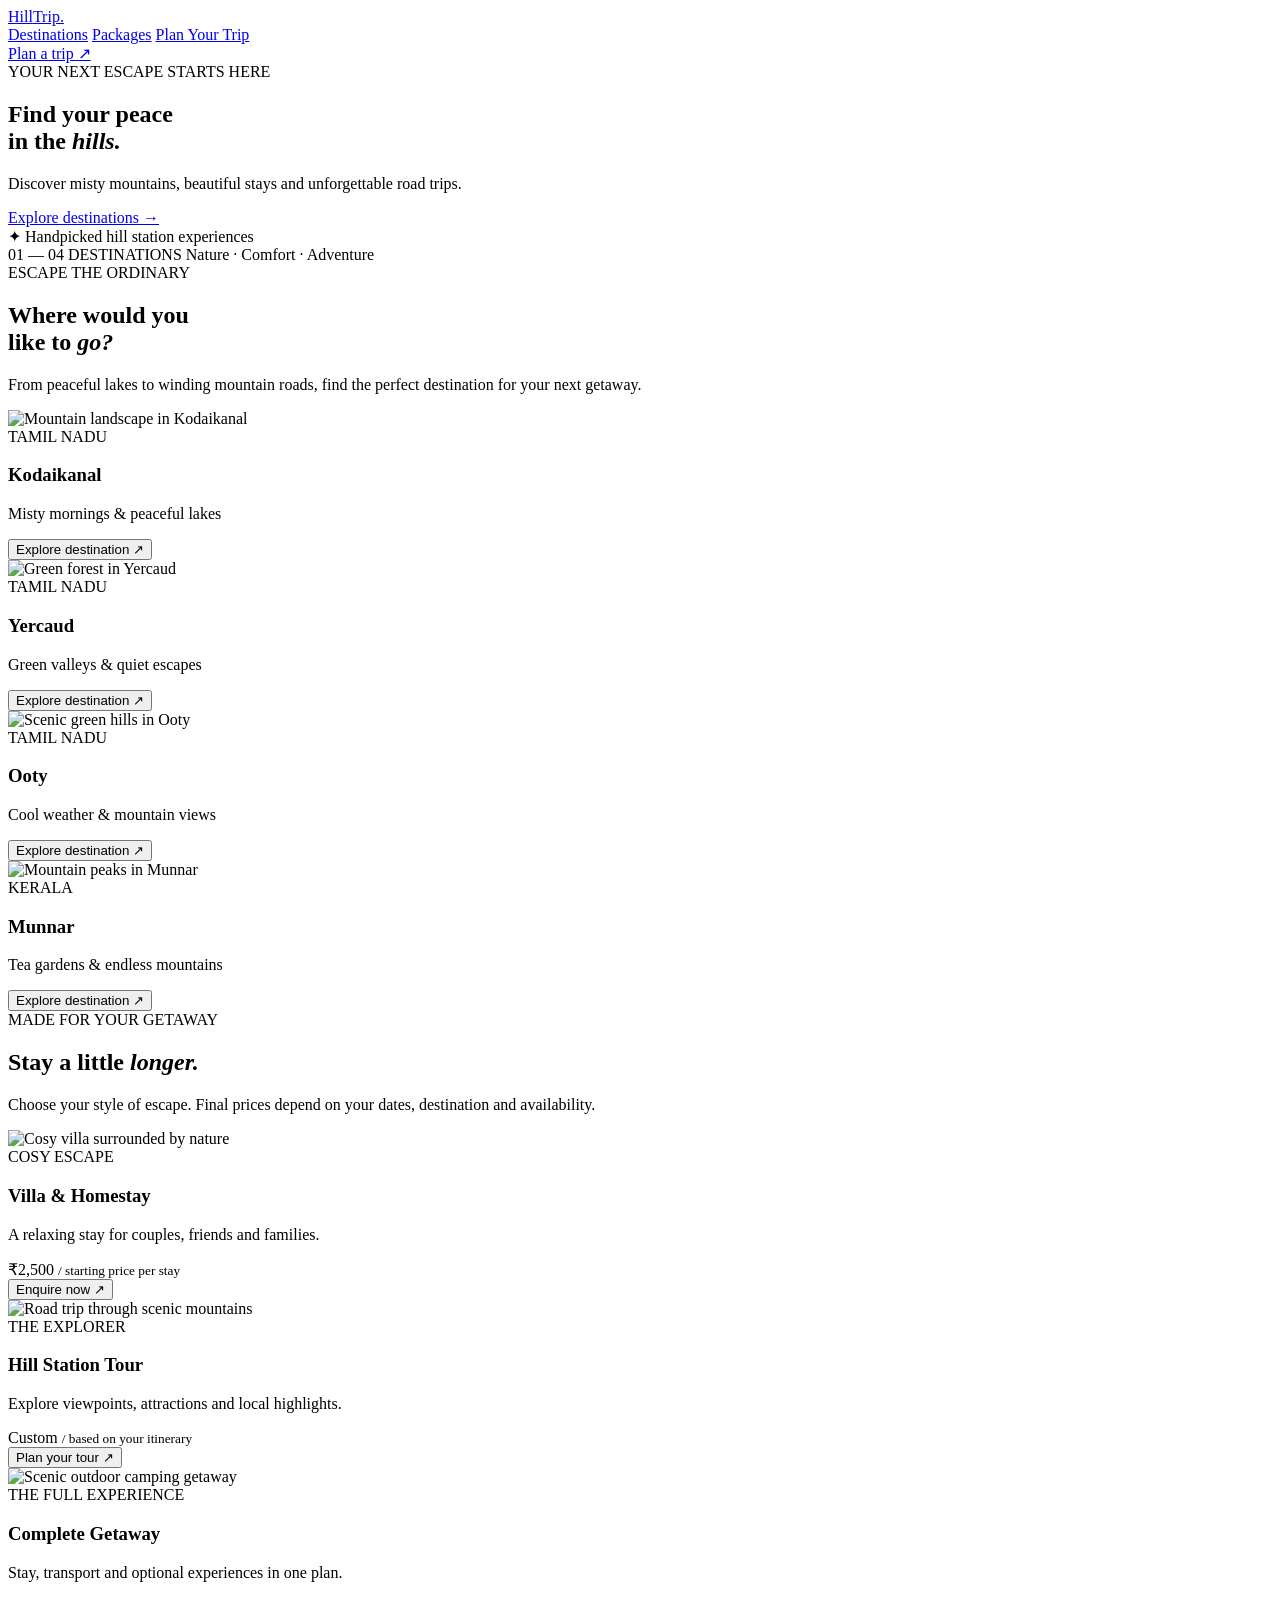
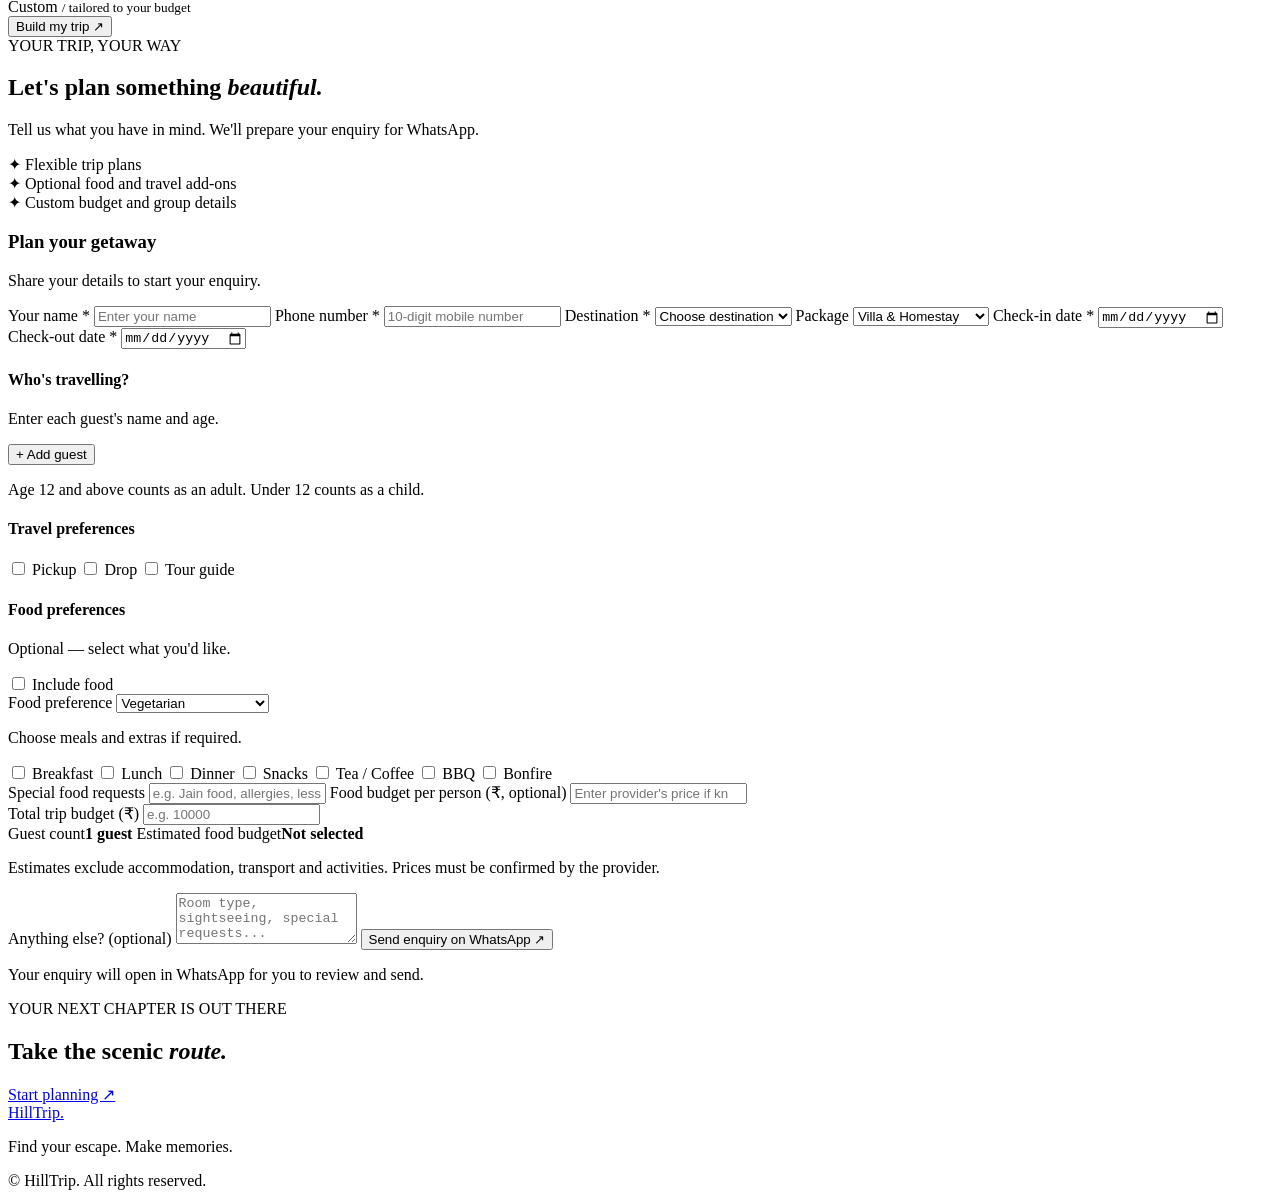
==== index.html @ aba10ba5 "Create index.html" ====
<!DOCTYPE html>
<html lang="en">
<head>
  <meta charset="UTF-8">
  <meta name="viewport" content="width=device-width, initial-scale=1.0">
  <meta name="description" content="Explore hill station trips, villa stays and holiday packages.">
  <title>HillTrip | Your Next Escape</title>
  <link rel="stylesheet" href="style.css">
  <link rel="preconnect" href="https://fonts.googleapis.com">
  <link rel="preconnect" href="https://fonts.gstatic.com" crossorigin>
  <link href="https://fonts.googleapis.com/css2?family=DM+Sans:wght@400;500;600;700&family=Playfair+Display:wght@600;700&display=swap" rel="stylesheet">
</head>
<body>
  <header class="navbar">
    <a href="#" class="logo">Hill<span>Trip.</span></a>
    <nav>
      <a href="#destinations">Destinations</a>
      <a href="#packages">Packages</a>
      <a href="#planner">Plan Your Trip</a>
    </nav>
    <a href="#planner" class="nav-btn">Plan a trip ↗</a>
  </header>

  <main>
    <section class="hero">
      <div class="hero-overlay"></div>
      <div class="hero-content">
        <span class="eyebrow">YOUR NEXT ESCAPE STARTS HERE</span>
        <h1>Find your peace<br>in the <em>hills.</em></h1>
        <p>Discover misty mountains, beautiful stays and unforgettable road trips.</p>
        <a href="#destinations" class="primary-btn">Explore destinations <span>→</span></a>
        <div class="hero-note">✦ Handpicked hill station experiences</div>
      </div>
      <div class="hero-bottom">
        <span>01 — 04 DESTINATIONS</span>
        <span>Nature · Comfort · Adventure</span>
      </div>
    </section>

    <section class="section intro" id="destinations">
      <div>
        <span class="eyebrow dark">ESCAPE THE ORDINARY</span>
        <h2>Where would you<br>like to <em>go?</em></h2>
      </div>
      <p class="section-desc">From peaceful lakes to winding mountain roads, find the perfect destination for your next getaway.</p>
    </section>

    <section class="destination-grid">
      <article class="destination-card">
        <img src="https://images.unsplash.com/photo-1626621341517-bbf3d9990a23?auto=format&fit=crop&w=900&q=85" alt="Mountain landscape in Kodaikanal" loading="lazy">
        <div class="card-shade"></div>
        <div class="destination-info">
          <span>TAMIL NADU</span>
          <h3>Kodaikanal</h3>
          <p>Misty mornings & peaceful lakes</p>
          <button class="text-btn" onclick="chooseDestination('Kodaikanal')">Explore destination ↗</button>
        </div>
      </article>

      <article class="destination-card">
        <img src="https://images.unsplash.com/photo-1511497584788-876760111969?auto=format&fit=crop&w=900&q=85" alt="Green forest in Yercaud" loading="lazy">
        <div class="card-shade"></div>
        <div class="destination-info">
          <span>TAMIL NADU</span>
          <h3>Yercaud</h3>
          <p>Green valleys & quiet escapes</p>
          <button class="text-btn" onclick="chooseDestination('Yercaud')">Explore destination ↗</button>
        </div>
      </article>

      <article class="destination-card">
        <img src="https://images.unsplash.com/photo-1500530855697-b586d89ba3ee?auto=format&fit=crop&w=900&q=85" alt="Scenic green hills in Ooty" loading="lazy">
        <div class="card-shade"></div>
        <div class="destination-info">
          <span>TAMIL NADU</span>
          <h3>Ooty</h3>
          <p>Cool weather & mountain views</p>
          <button class="text-btn" onclick="chooseDestination('Ooty')">Explore destination ↗</button>
        </div>
      </article>

      <article class="destination-card">
        <img src="https://images.unsplash.com/photo-1464822759023-fed622ff2c3b?auto=format&fit=crop&w=900&q=85" alt="Mountain peaks in Munnar" loading="lazy">
        <div class="card-shade"></div>
        <div class="destination-info">
          <span>KERALA</span>
          <h3>Munnar</h3>
          <p>Tea gardens & endless mountains</p>
          <button class="text-btn" onclick="chooseDestination('Munnar')">Explore destination ↗</button>
        </div>
      </article>
    </section>

    <section class="section packages" id="packages">
      <div class="section-heading">
        <div>
          <span class="eyebrow dark">MADE FOR YOUR GETAWAY</span>
          <h2>Stay a little <em>longer.</em></h2>
        </div>
        <p>Choose your style of escape. Final prices depend on your dates, destination and availability.</p>
      </div>

      <div class="package-grid">
        <article class="package-card">
          <img src="https://images.unsplash.com/photo-1449158743715-0a90ebb6d2d8?auto=format&fit=crop&w=800&q=85" alt="Cosy villa surrounded by nature" loading="lazy">
          <div class="package-body">
            <span class="package-tag">COSY ESCAPE</span>
            <h3>Villa & Homestay</h3>
            <p>A relaxing stay for couples, friends and families.</p>
            <div class="price">₹2,500 <small>/ starting price per stay</small></div>
            <button class="outline-btn" onclick="choosePackage('Villa & Homestay')">Enquire now ↗</button>
          </div>
        </article>

        <article class="package-card">
          <img src="https://images.unsplash.com/photo-1500534623283-312aade485b7?auto=format&fit=crop&w=800&q=85" alt="Road trip through scenic mountains" loading="lazy">
          <div class="package-body">
            <span class="package-tag">THE EXPLORER</span>
            <h3>Hill Station Tour</h3>
            <p>Explore viewpoints, attractions and local highlights.</p>
            <div class="price">Custom <small>/ based on your itinerary</small></div>
            <button class="outline-btn" onclick="choosePackage('Hill Station Tour')">Plan your tour ↗</button>
          </div>
        </article>

        <article class="package-card">
          <img src="https://images.unsplash.com/photo-1470770841072-f978cf4d019e?auto=format&fit=crop&w=800&q=85" alt="Scenic outdoor camping getaway" loading="lazy">
          <div class="package-body">
            <span class="package-tag">THE FULL EXPERIENCE</span>
            <h3>Complete Getaway</h3>
            <p>Stay, transport and optional experiences in one plan.</p>
            <div class="price">Custom <small>/ tailored to your budget</small></div>
            <button class="outline-btn" onclick="choosePackage('Complete Getaway')">Build my trip ↗</button>
          </div>
        </article>
      </div>
    </section>

    <section class="planner-section" id="planner">
      <div class="planner-intro">
        <span class="eyebrow">YOUR TRIP, YOUR WAY</span>
        <h2>Let's plan something <em>beautiful.</em></h2>
        <p>Tell us what you have in mind. We'll prepare your enquiry for WhatsApp.</p>
        <div class="planner-benefit">✦ Flexible trip plans</div>
        <div class="planner-benefit">✦ Optional food and travel add-ons</div>
        <div class="planner-benefit">✦ Custom budget and group details</div>
      </div>

      <form id="bookingForm" class="booking-form">
        <h3>Plan your getaway</h3>
        <p class="form-subtitle">Share your details to start your enquiry.</p>

        <div class="form-grid">
          <label>
            Your name *
            <input type="text" id="customerName" placeholder="Enter your name" required>
          </label>
          <label>
            Phone number *
            <input type="tel" id="customerPhone" placeholder="10-digit mobile number" pattern="[0-9+\-\s]{10,15}" required>
          </label>
          <label>
            Destination *
            <select id="destination" required>
              <option value="">Choose destination</option>
              <option>Kodaikanal</option>
              <option>Yercaud</option>
              <option>Ooty</option>
              <option>Munnar</option>
            </select>
          </label>
          <label>
            Package
            <select id="packageType">
              <option>Villa & Homestay</option>
              <option>Hill Station Tour</option>
              <option>Complete Getaway</option>
              <option>Custom Plan</option>
            </select>
          </label>
          <label>
            Check-in date *
            <input type="date" id="checkIn" required>
          </label>
          <label>
            Check-out date *
            <input type="date" id="checkOut" required>
          </label>
        </div>

        <div class="guest-heading">
          <div>
            <h4>Who's travelling?</h4>
            <p>Enter each guest's name and age.</p>
          </div>
          <button type="button" class="add-btn" id="addGuest">+ Add guest</button>
        </div>
        <div id="guestList"></div>
        <p class="hint">Age 12 and above counts as an adult. Under 12 counts as a child.</p>

        <div class="divider"></div>
        <h4>Travel preferences</h4>
        <div class="option-grid">
          <label class="check-option"><input type="checkbox" id="pickup"> Pickup</label>
          <label class="check-option"><input type="checkbox" id="drop"> Drop</label>
          <label class="check-option"><input type="checkbox" id="guide"> Tour guide</label>
        </div>

        <div class="divider"></div>
        <div class="food-heading">
          <div>
            <h4>Food preferences</h4>
            <p>Optional — select what you'd like.</p>
          </div>
          <label class="switch-label">
            <input type="checkbox" id="foodToggle">
            Include food
          </label>
        </div>

        <div id="foodOptions" class="food-options hidden">
          <label>
            Food preference
            <select id="foodType">
              <option>Vegetarian</option>
              <option>Non-vegetarian</option>
              <option>Both veg and non-veg</option>
            </select>
          </label>
          <p class="hint">Choose meals and extras if required.</p>
          <div class="option-grid">
            <label class="check-option"><input type="checkbox" name="meal" value="Breakfast"> Breakfast</label>
            <label class="check-option"><input type="checkbox" name="meal" value="Lunch"> Lunch</label>
            <label class="check-option"><input type="checkbox" name="meal" value="Dinner"> Dinner</label>
            <label class="check-option"><input type="checkbox" name="meal" value="Snacks"> Snacks</label>
            <label class="check-option"><input type="checkbox" name="meal" value="Tea/Coffee"> Tea / Coffee</label>
            <label class="check-option"><input type="checkbox" name="meal" value="BBQ"> BBQ</label>
            <label class="check-option"><input type="checkbox" name="meal" value="Bonfire"> Bonfire</label>
          </div>
          <label class="full-label">
            Special food requests
            <input type="text" id="foodNotes" placeholder="e.g. Jain food, allergies, less spicy">
          </label>
          <label class="full-label">
            Food budget per person (₹, optional)
            <input type="number" id="foodPrice" min="0" placeholder="Enter provider's price if known">
          </label>
        </div>

        <div class="divider"></div>
        <label>
          Total trip budget (₹)
          <input type="number" id="budget" min="0" placeholder="e.g. 10000">
        </label>
        <div class="budget-summary">
          <span>Guest count</span><strong id="guestSummary">1 guest</strong>
          <span>Estimated food budget</span><strong id="foodEstimate">Not selected</strong>
        </div>
        <p class="hint">Estimates exclude accommodation, transport and activities. Prices must be confirmed by the provider.</p>

        <label class="full-label">
          Anything else? (optional)
          <textarea id="extraNotes" rows="3" placeholder="Room type, sightseeing, special requests..."></textarea>
        </label>

        <button type="submit" class="submit-btn">Send enquiry on WhatsApp <span>↗</span></button>
        <p class="privacy-note">Your enquiry will open in WhatsApp for you to review and send.</p>
      </form>
    </section>

    <section class="closing">
      <span class="eyebrow">YOUR NEXT CHAPTER IS OUT THERE</span>
      <h2>Take the scenic <em>route.</em></h2>
      <a href="#planner" class="primary-btn">Start planning ↗</a>
    </section>
  </main>

  <footer>
    <a href="#" class="logo">Hill<span>Trip.</span></a>
    <p>Find your escape. Make memories.</p>
    <span>© <span id="year"></span> HillTrip. All rights reserved.</span>
  </footer>

  <script src="script.js"></script>
</body>
</html>
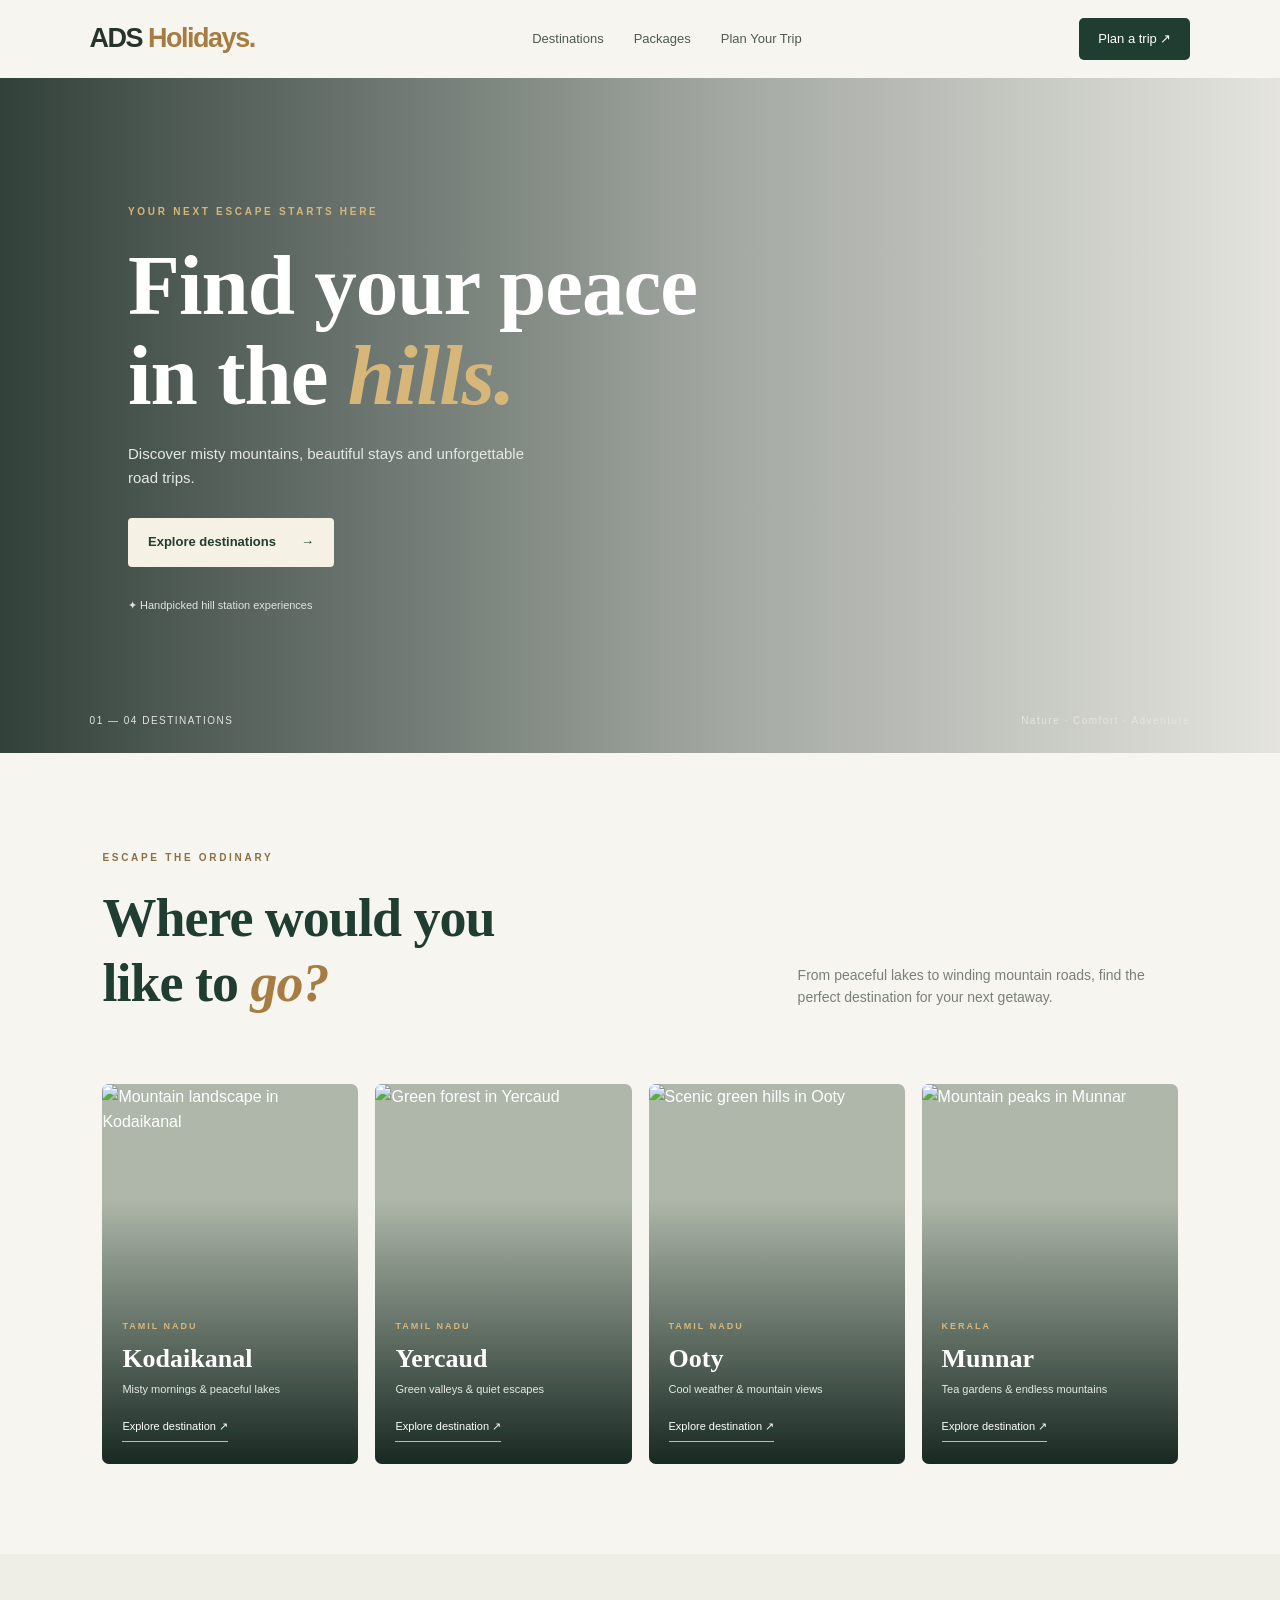
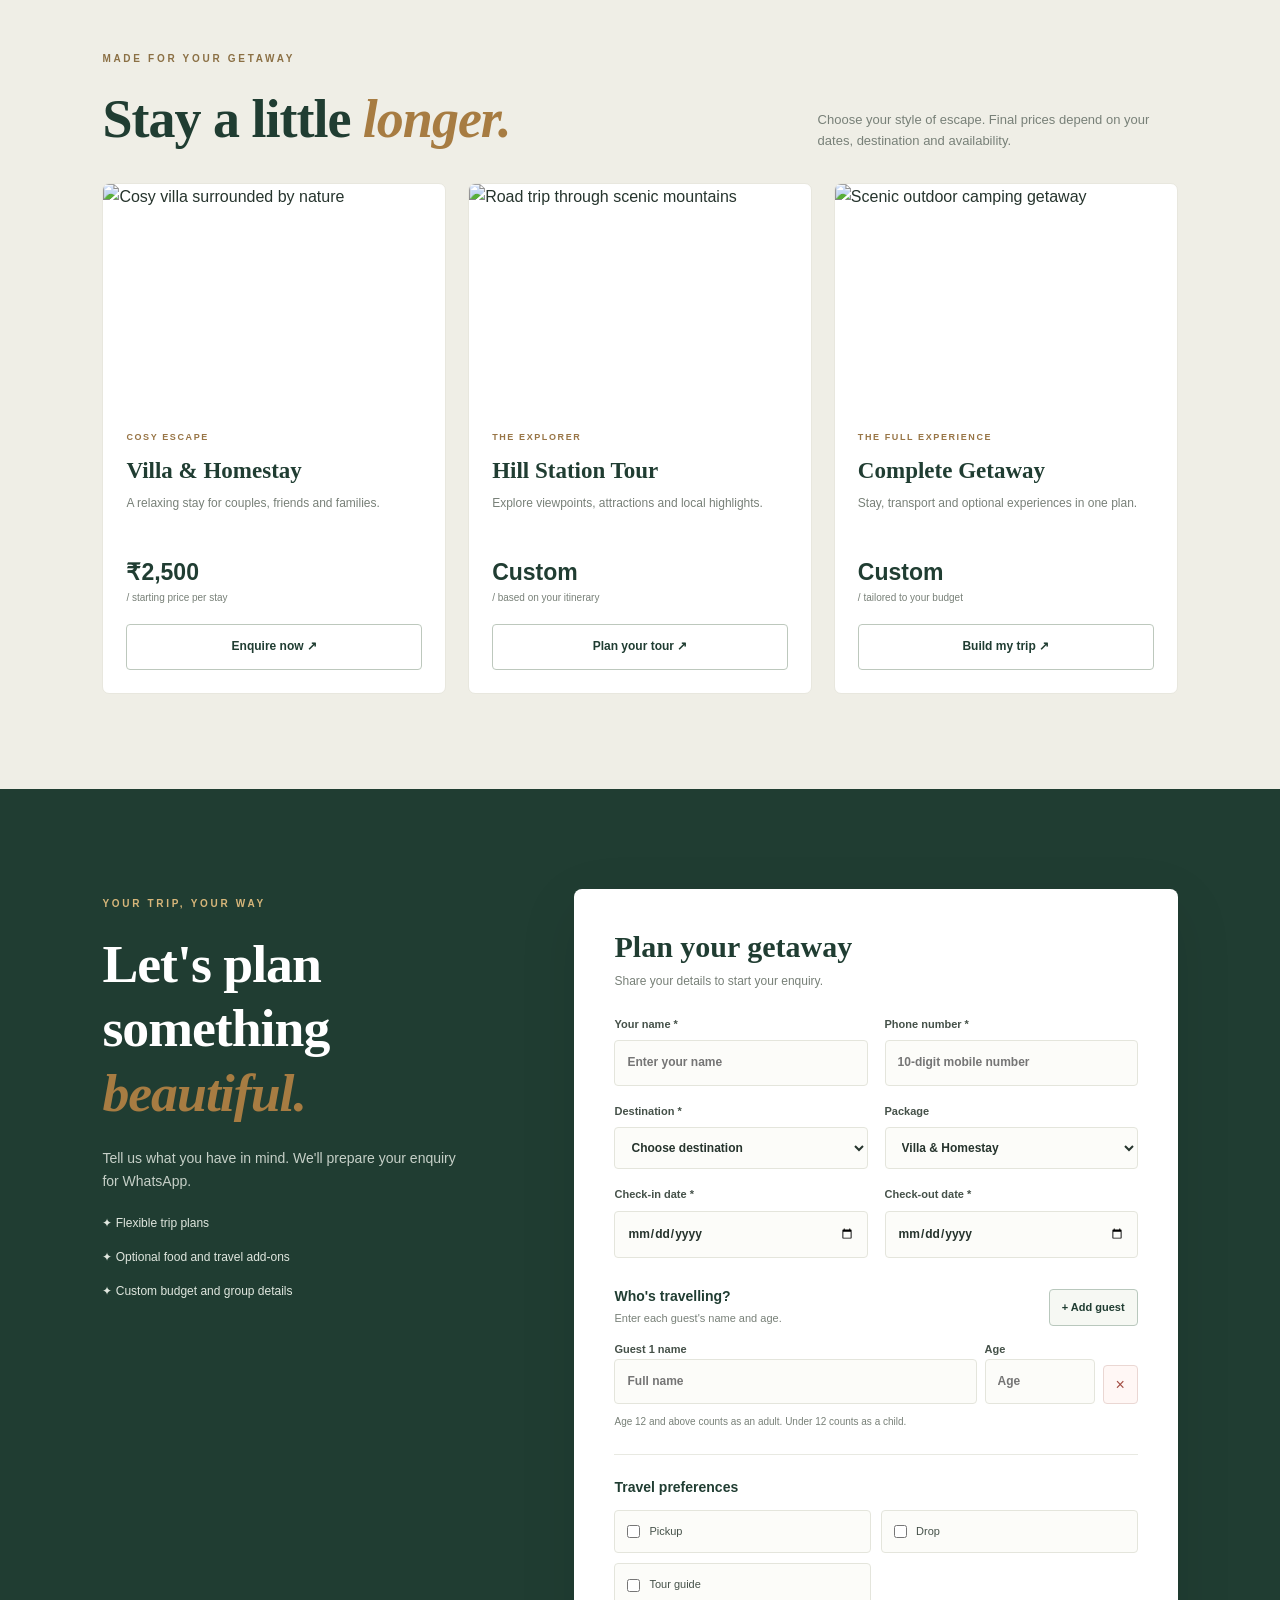
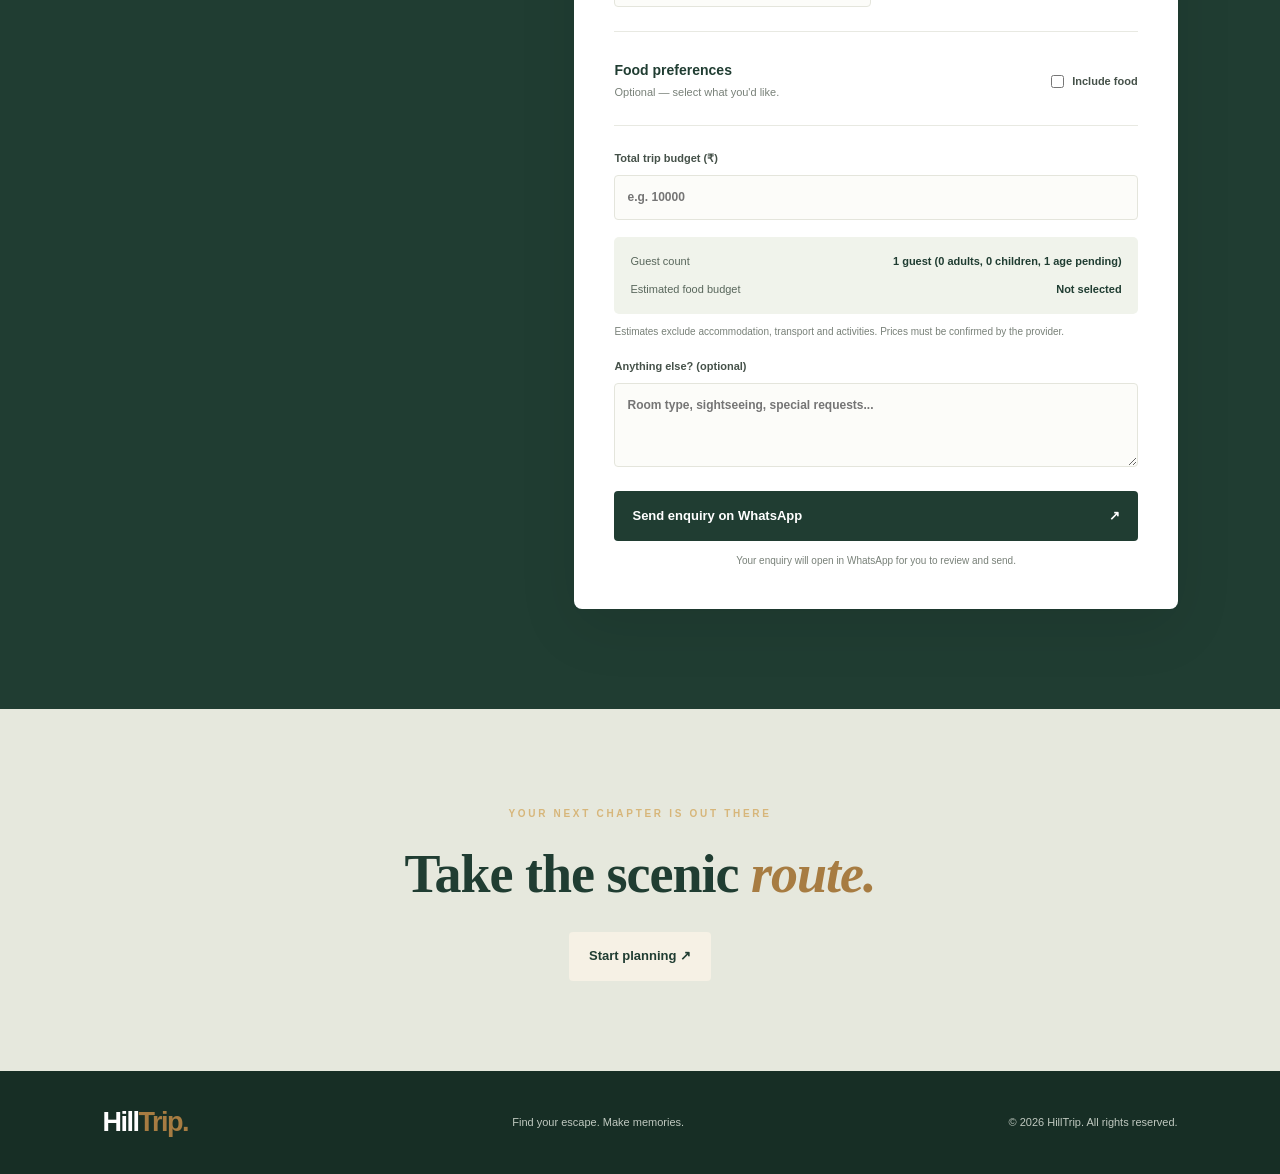
==== commit 21295dce: "Update index.html" ====
--- a/index.html
+++ b/index.html
@@ -4,7 +4,7 @@
   <meta charset="UTF-8">
   <meta name="viewport" content="width=device-width, initial-scale=1.0">
   <meta name="description" content="Explore hill station trips, villa stays and holiday packages.">
-  <title>HillTrip | Your Next Escape</title>
+  <title>ADS Holidays | Your Next Escape</title>
   <link rel="stylesheet" href="style.css">
   <link rel="preconnect" href="https://fonts.googleapis.com">
   <link rel="preconnect" href="https://fonts.gstatic.com" crossorigin>
@@ -12,7 +12,7 @@
 </head>
 <body>
   <header class="navbar">
-    <a href="#" class="logo">Hill<span>Trip.</span></a>
+    <a href="#" class="logo">ADS <span>Holidays.</span></a>
     <nav>
       <a href="#destinations">Destinations</a>
       <a href="#packages">Packages</a>
--- a/style.css
+++ b/style.css
@@ -0,0 +1,832 @@
+:root {
+  --green: #203d32;
+  --green-light: #315747;
+  --cream: #f7f5ef;
+  --white: #ffffff;
+  --text: #26342d;
+  --muted: #788078;
+  --gold: #d7b67a;
+  --border: #e4e5dc;
+}
+
+* {
+  box-sizing: border-box;
+  margin: 0;
+  padding: 0;
+}
+
+html {
+  scroll-behavior: smooth;
+  scroll-padding-top: 85px;
+}
+
+body {
+  font-family: "DM Sans", sans-serif;
+  color: var(--text);
+  background: var(--cream);
+  line-height: 1.6;
+}
+
+a {
+  text-decoration: none;
+  color: inherit;
+}
+
+button, input, select, textarea {
+  font: inherit;
+}
+
+button, .primary-btn, .nav-btn, .outline-btn {
+  cursor: pointer;
+}
+
+button:focus-visible, a:focus-visible,
+input:focus-visible, select:focus-visible,
+textarea:focus-visible {
+  outline: 3px solid var(--gold);
+  outline-offset: 3px;
+}
+
+.navbar {
+  height: 78px;
+  padding: 0 7%;
+  display: flex;
+  justify-content: space-between;
+  align-items: center;
+  background: var(--cream);
+  gap: 25px;
+}
+
+.logo {
+  font-size: 27px;
+  font-weight: 700;
+  letter-spacing: -1.5px;
+}
+
+.logo span {
+  color: #a77c42;
+}
+
+.navbar nav {
+  display: flex;
+  gap: 30px;
+  font-size: 13px;
+  color: #4f5a51;
+}
+
+.navbar nav a:hover {
+  color: #a77c42;
+}
+
+.nav-btn {
+  background: var(--green);
+  color: white;
+  padding: 11px 19px;
+  border-radius: 5px;
+  font-size: 13px;
+}
+
+.hero {
+  min-height: 590px;
+  height: min(75vh, 760px);
+  position: relative;
+  display: flex;
+  align-items: center;
+  background: url("https://images.unsplash.com/photo-1448375240586-882707db888b?auto=format&fit=crop&w=2000&q=90") center 48% / cover;
+  color: white;
+}
+
+.hero-overlay {
+  position: absolute;
+  inset: 0;
+  background: linear-gradient(90deg, rgba(13, 30, 24, .84), rgba(13, 30, 24, .35) 58%, rgba(13, 30, 24, .08));
+}
+
+.hero-content {
+  position: relative;
+  z-index: 1;
+  margin-left: 10%;
+  max-width: 600px;
+  padding: 60px 20px 80px 0;
+}
+
+.eyebrow {
+  display: inline-block;
+  font-size: 10px;
+  font-weight: 700;
+  letter-spacing: 2.7px;
+  margin-bottom: 20px;
+  color: var(--gold);
+}
+
+.eyebrow.dark {
+  color: #8b7045;
+}
+
+h1, h2, h3, h4 {
+  line-height: 1.2;
+}
+
+h1, h2 {
+  font-family: "Playfair Display", serif;
+  font-weight: 600;
+  letter-spacing: -1px;
+}
+
+.hero h1 {
+  font-size: clamp(52px, 7vw, 85px);
+  line-height: 1.06;
+  margin-bottom: 22px;
+}
+
+h1 em, h2 em {
+  font-weight: 600;
+  color: var(--gold);
+}
+
+.hero-content > p {
+  max-width: 430px;
+  color: #e5e9e4;
+  font-size: 15px;
+  margin-bottom: 28px;
+}
+
+.primary-btn {
+  display: inline-flex;
+  gap: 25px;
+  align-items: center;
+  background: #f6f1e5;
+  color: var(--green);
+  padding: 14px 20px;
+  border-radius: 4px;
+  font-size: 13px;
+  font-weight: 700;
+  transition: .25s ease;
+}
+
+.primary-btn:hover {
+  background: var(--gold);
+  transform: translateY(-2px);
+}
+
+.hero-note {
+  font-size: 11px;
+  color: #e2e4db;
+  margin-top: 30px;
+}
+
+.hero-bottom {
+  position: absolute;
+  bottom: 24px;
+  left: 7%;
+  right: 7%;
+  display: flex;
+  justify-content: space-between;
+  gap: 20px;
+  font-size: 10px;
+  letter-spacing: 1.5px;
+  color: #e5e5dd;
+}
+
+.section {
+  padding: 90px 8% 40px;
+}
+
+.intro, .section-heading {
+  display: flex;
+  justify-content: space-between;
+  align-items: end;
+  gap: 40px;
+}
+
+.section h2, .planner-intro h2, .closing h2 {
+  font-size: clamp(35px, 4.4vw, 54px);
+  color: var(--green);
+}
+
+.section h2 em, .planner-intro h2 em, .closing h2 em {
+  color: #a77c42;
+}
+
+.section-desc {
+  max-width: 380px;
+  color: var(--muted);
+  font-size: 14px;
+  padding-bottom: 7px;
+}
+
+.destination-grid {
+  display: grid;
+  grid-template-columns: repeat(4, minmax(0, 1fr));
+  gap: 17px;
+  padding: 28px 8% 90px;
+}
+
+.destination-card {
+  position: relative;
+  height: 380px;
+  min-width: 0;
+  overflow: hidden;
+  border-radius: 7px;
+  background: #aeb7aa;
+  color: white;
+}
+
+.destination-card img {
+  width: 100%;
+  height: 100%;
+  object-fit: cover;
+  transition: transform .6s ease;
+}
+
+.destination-card:hover img {
+  transform: scale(1.07);
+}
+
+.card-shade {
+  position: absolute;
+  inset: 0;
+  background: linear-gradient(0deg, rgba(11, 29, 22, .92), transparent 70%);
+}
+
+.destination-info {
+  position: absolute;
+  bottom: 22px;
+  left: 20px;
+  right: 15px;
+}
+
+.destination-info > span {
+  color: var(--gold);
+  font-size: 9px;
+  letter-spacing: 2px;
+  font-weight: 700;
+}
+
+.destination-info h3 {
+  font-family: "Playfair Display", serif;
+  font-size: 26px;
+  margin: 7px 0;
+}
+
+.destination-info p {
+  font-size: 11px;
+  color: #e5e9e5;
+  margin-bottom: 13px;
+}
+
+.text-btn {
+  color: white;
+  border: 0;
+  border-bottom: 1px solid var(--gold);
+  padding: 0 0 5px;
+  background: transparent;
+  font-size: 11px;
+}
+
+.packages {
+  background: #efeee6;
+  padding-bottom: 95px;
+}
+
+.section-heading {
+  margin-bottom: 32px;
+}
+
+.section-heading > p {
+  max-width: 360px;
+  font-size: 13px;
+  color: var(--muted);
+}
+
+.package-grid {
+  display: grid;
+  grid-template-columns: repeat(3, minmax(0, 1fr));
+  gap: 22px;
+}
+
+.package-card {
+  background: white;
+  border-radius: 7px;
+  overflow: hidden;
+  border: 1px solid #e8e7de;
+  transition: transform .25s ease, box-shadow .25s ease;
+}
+
+.package-card:hover {
+  transform: translateY(-5px);
+  box-shadow: 0 15px 35px #26342d12;
+}
+
+.package-card > img {
+  width: 100%;
+  height: 215px;
+  object-fit: cover;
+  display: block;
+}
+
+.package-body {
+  padding: 23px;
+}
+
+.package-tag {
+  color: #987546;
+  letter-spacing: 1.6px;
+  font-size: 9px;
+  font-weight: 700;
+}
+
+.package-body h3 {
+  font-family: "Playfair Display", serif;
+  font-size: 23px;
+  margin: 9px 0;
+  color: var(--green);
+}
+
+.package-body > p {
+  color: var(--muted);
+  font-size: 12px;
+  min-height: 42px;
+}
+
+.price {
+  font-size: 23px;
+  font-weight: 700;
+  margin: 18px 0;
+  color: var(--green);
+}
+
+.price small {
+  display: block;
+  font-size: 10px;
+  font-weight: 400;
+  color: var(--muted);
+}
+
+.outline-btn {
+  width: 100%;
+  background: transparent;
+  border: 1px solid #bdc8bd;
+  padding: 12px;
+  border-radius: 4px;
+  color: var(--green);
+  font-size: 12px;
+  font-weight: 700;
+  transition: .2s ease;
+}
+
+.outline-btn:hover {
+  background: var(--green);
+  color: white;
+}
+
+.planner-section {
+  background: var(--green);
+  color: white;
+  padding: 100px 8%;
+  display: grid;
+  grid-template-columns: .8fr 1.2fr;
+  gap: 70px;
+  align-items: start;
+}
+
+.planner-intro {
+  position: sticky;
+  top: 35px;
+}
+
+.planner-intro h2 {
+  color: white;
+  font-size: clamp(38px, 4.2vw, 54px);
+}
+
+.planner-intro > p {
+  color: #c6d0c8;
+  font-size: 14px;
+  margin: 22px 0;
+  max-width: 370px;
+}
+
+.planner-benefit {
+  margin-top: 15px;
+  font-size: 12px;
+  color: #e0e7df;
+}
+
+.booking-form {
+  background: white;
+  color: var(--text);
+  padding: clamp(22px, 4vw, 40px);
+  border-radius: 8px;
+  box-shadow: 0 18px 60px #00000018;
+}
+
+.booking-form > h3 {
+  font-family: "Playfair Display", serif;
+  color: var(--green);
+  font-size: 30px;
+}
+
+.form-subtitle {
+  font-size: 12px;
+  color: var(--muted);
+  margin: 7px 0 25px;
+}
+
+.form-grid {
+  display: grid;
+  grid-template-columns: repeat(2, minmax(0, 1fr));
+  gap: 17px;
+}
+
+.booking-form label {
+  display: block;
+  color: #455149;
+  font-size: 11px;
+  font-weight: 700;
+}
+
+.booking-form input:not([type="checkbox"]),
+.booking-form select,
+.booking-form textarea {
+  display: block;
+  width: 100%;
+  margin-top: 7px;
+  min-width: 0;
+  border: 1px solid var(--border);
+  border-radius: 4px;
+  padding: 12px;
+  color: var(--text);
+  background: #fcfcf9;
+  font-size: 12px;
+}
+
+.booking-form input:focus,
+.booking-form select:focus,
+.booking-form textarea:focus {
+  border-color: #7c9986;
+}
+
+.guest-heading, .food-heading {
+  display: flex;
+  justify-content: space-between;
+  align-items: center;
+  gap: 15px;
+  margin-top: 30px;
+  margin-bottom: 14px;
+}
+
+.booking-form h4 {
+  color: var(--green);
+  font-size: 14px;
+}
+
+.guest-heading p, .food-heading p {
+  color: var(--muted);
+  font-size: 11px;
+  margin-top: 5px;
+}
+
+.add-btn {
+  border: 1px solid #b9c8bd;
+  background: #f6f8f3;
+  color: var(--green);
+  border-radius: 4px;
+  padding: 9px 12px;
+  font-size: 11px;
+  font-weight: 700;
+}
+
+.guest-row {
+  display: grid;
+  grid-template-columns: 1fr 110px 35px;
+  gap: 8px;
+  align-items: end;
+  margin-bottom: 10px;
+}
+
+.guest-row input {
+  margin-top: 0 !important;
+}
+
+.guest-row .remove-guest {
+  width: 35px;
+  height: 39px;
+  border: 1px solid #ead7d3;
+  background: #fff7f5;
+  color: #a34d43;
+  border-radius: 4px;
+  cursor: pointer;
+}
+
+.hint {
+  color: var(--muted);
+  font-size: 10px;
+  margin-top: 10px;
+  line-height: 1.6;
+}
+
+.divider {
+  height: 1px;
+  background: #e8e9e2;
+  margin: 24px 0;
+}
+
+.option-grid {
+  display: grid;
+  grid-template-columns: repeat(2, minmax(0, 1fr));
+  gap: 10px;
+  margin-top: 14px;
+}
+
+.check-option {
+  display: flex !important;
+  align-items: center;
+  gap: 9px;
+  border: 1px solid var(--border);
+  padding: 12px;
+  border-radius: 4px;
+  background: #fcfcf9;
+  font-weight: 500 !important;
+  cursor: pointer;
+}
+
+.check-option input {
+  accent-color: var(--green);
+}
+
+.switch-label {
+  display: flex !important;
+  align-items: center;
+  gap: 8px;
+  white-space: nowrap;
+  cursor: pointer;
+}
+
+.switch-label input {
+  accent-color: var(--green);
+}
+
+.food-options {
+  margin-top: 18px;
+  padding: 17px;
+  border-radius: 5px;
+  background: #f6f7f1;
+}
+
+.food-options > label:first-child {
+  margin-bottom: 15px;
+}
+
+.food-options .option-grid {
+  margin-bottom: 17px;
+}
+
+.full-label {
+  display: block;
+  margin-top: 18px;
+}
+
+.budget-summary {
+  margin-top: 17px;
+  padding: 16px;
+  border-radius: 5px;
+  background: #f0f3eb;
+  display: grid;
+  grid-template-columns: 1fr auto;
+  gap: 10px;
+  font-size: 11px;
+  color: #58665b;
+}
+
+.budget-summary strong {
+  color: var(--green);
+  text-align: right;
+}
+
+.submit-btn {
+  display: flex;
+  justify-content: space-between;
+  align-items: center;
+  width: 100%;
+  margin-top: 24px;
+  padding: 15px 18px;
+  border: 0;
+  border-radius: 4px;
+  background: var(--green);
+  color: white;
+  font-size: 13px;
+  font-weight: 700;
+  transition: background .2s ease;
+}
+
+.submit-btn:hover {
+  background: var(--green-light);
+}
+
+.privacy-note {
+  text-align: center;
+  color: var(--muted);
+  font-size: 10px;
+  margin-top: 12px;
+}
+
+.hidden {
+  display: none !important;
+}
+
+.closing {
+  padding: 90px 20px;
+  text-align: center;
+  background: #e6e8dd;
+}
+
+.closing h2 {
+  margin-bottom: 25px;
+}
+
+footer {
+  background: #172e25;
+  color: white;
+  padding: 30px 8%;
+  display: flex;
+  align-items: center;
+  justify-content: space-between;
+  gap: 20px;
+}
+
+footer p, footer > span {
+  color: #c0c9c0;
+  font-size: 11px;
+}
+
+@media (max-width: 1000px) {
+  .destination-grid {
+    grid-template-columns: repeat(2, minmax(0, 1fr));
+  }
+
+  .destination-card {
+    height: 350px;
+  }
+
+  .planner-section {
+    grid-template-columns: 1fr;
+    gap: 35px;
+  }
+
+  .planner-intro {
+    position: static;
+  }
+}
+
+@media (max-width: 650px) {
+  .navbar {
+    height: 68px;
+    padding: 0 5%;
+  }
+
+  .navbar nav {
+    display: none;
+  }
+
+  .logo {
+    font-size: 25px;
+  }
+
+  .nav-btn {
+    padding: 10px 12px;
+    font-size: 11px;
+  }
+
+  .hero {
+    height: 660px;
+    min-height: 560px;
+    background-position: center;
+  }
+
+  .hero-content {
+    margin-left: 7%;
+    padding-right: 7%;
+  }
+
+  .hero h1 {
+    font-size: 57px;
+  }
+
+  .hero-content > p {
+    font-size: 13px;
+  }
+
+  .hero-bottom {
+    font-size: 8px;
+    letter-spacing: .8px;
+  }
+
+  .section {
+    padding: 65px 6% 25px;
+  }
+
+  .intro, .section-heading {
+    align-items: start;
+    flex-direction: column;
+    gap: 15px;
+  }
+
+  .section h2 {
+    font-size: 39px;
+  }
+
+  .destination-grid {
+    padding: 25px 6% 65px;
+    gap: 12px;
+  }
+
+  .destination-card {
+    height: 290px;
+  }
+
+  .destination-info {
+    left: 13px;
+    right: 10px;
+    bottom: 16px;
+  }
+
+  .destination-info h3 {
+    font-size: 21px;
+  }
+
+  .destination-info p {
+    font-size: 10px;
+  }
+
+  .destination-info > span {
+    font-size: 8px;
+  }
+
+  .text-btn {
+    font-size: 10px;
+  }
+
+  .package-grid {
+    grid-template-columns: 1fr;
+  }
+
+  .package-card > img {
+    height: 220px;
+  }
+
+  .planner-section {
+    padding: 65px 5%;
+  }
+
+  .planner-intro h2 {
+    font-size: 42px;
+  }
+
+  .booking-form {
+    padding: 22px 16px;
+  }
+
+  .form-grid {
+    grid-template-columns: 1fr;
+  }
+
+  .guest-row {
+    grid-template-columns: minmax(0, 1fr) 80px 32px;
+    gap: 5px;
+  }
+
+  .guest-row .remove-guest {
+    width: 32px;
+  }
+
+  .option-grid {
+    gap: 8px;
+  }
+
+  .check-option {
+    padding: 10px 8px;
+    font-size: 10px !important;
+  }
+
+  .food-heading, .guest-heading {
+    align-items: flex-start;
+  }
+
+  .switch-label {
+    font-size: 10px !important;
+  }
+
+  footer {
+    flex-direction: column;
+    text-align: center;
+  }
+}
+
+@media (prefers-reduced-motion: reduce) {
+  *, *::before, *::after {
+    scroll-behavior: auto !important;
+    transition-duration: .01ms !important;
+    animation-duration: .01ms !important;
+  }
+}
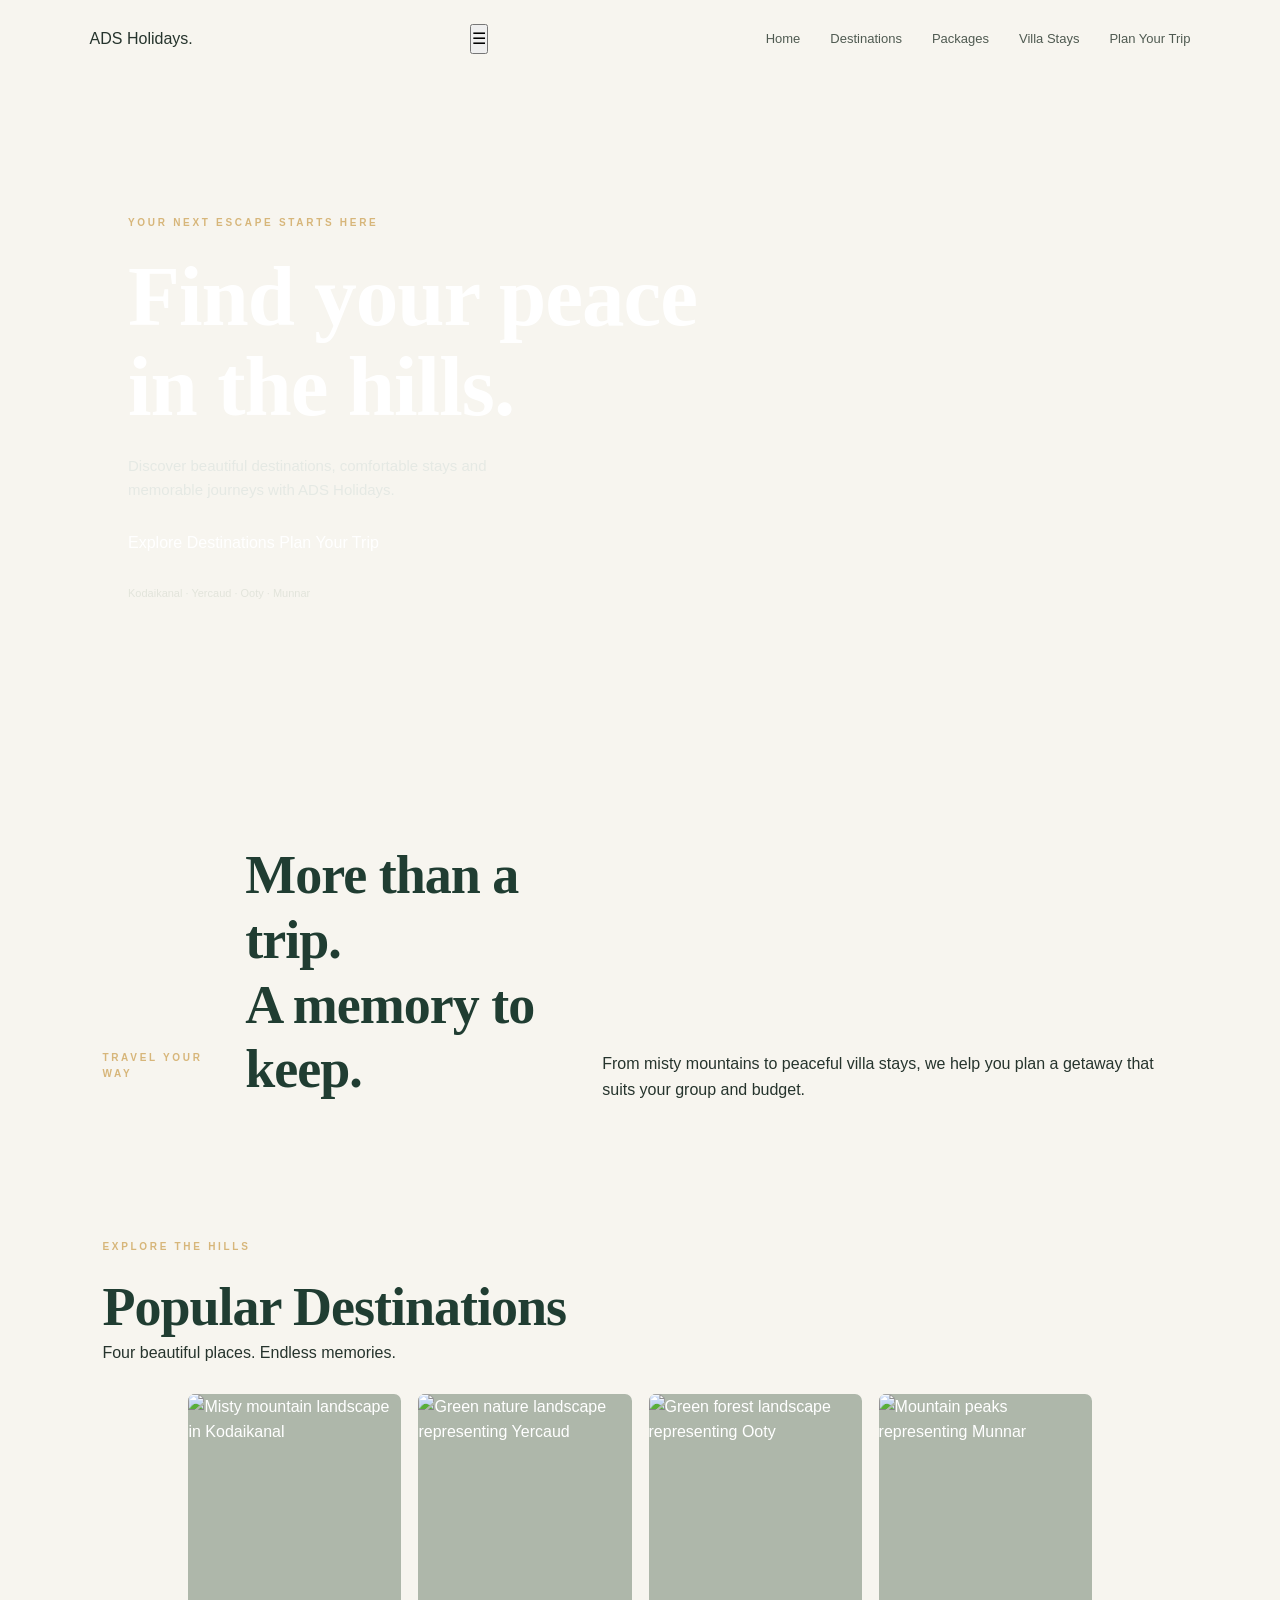
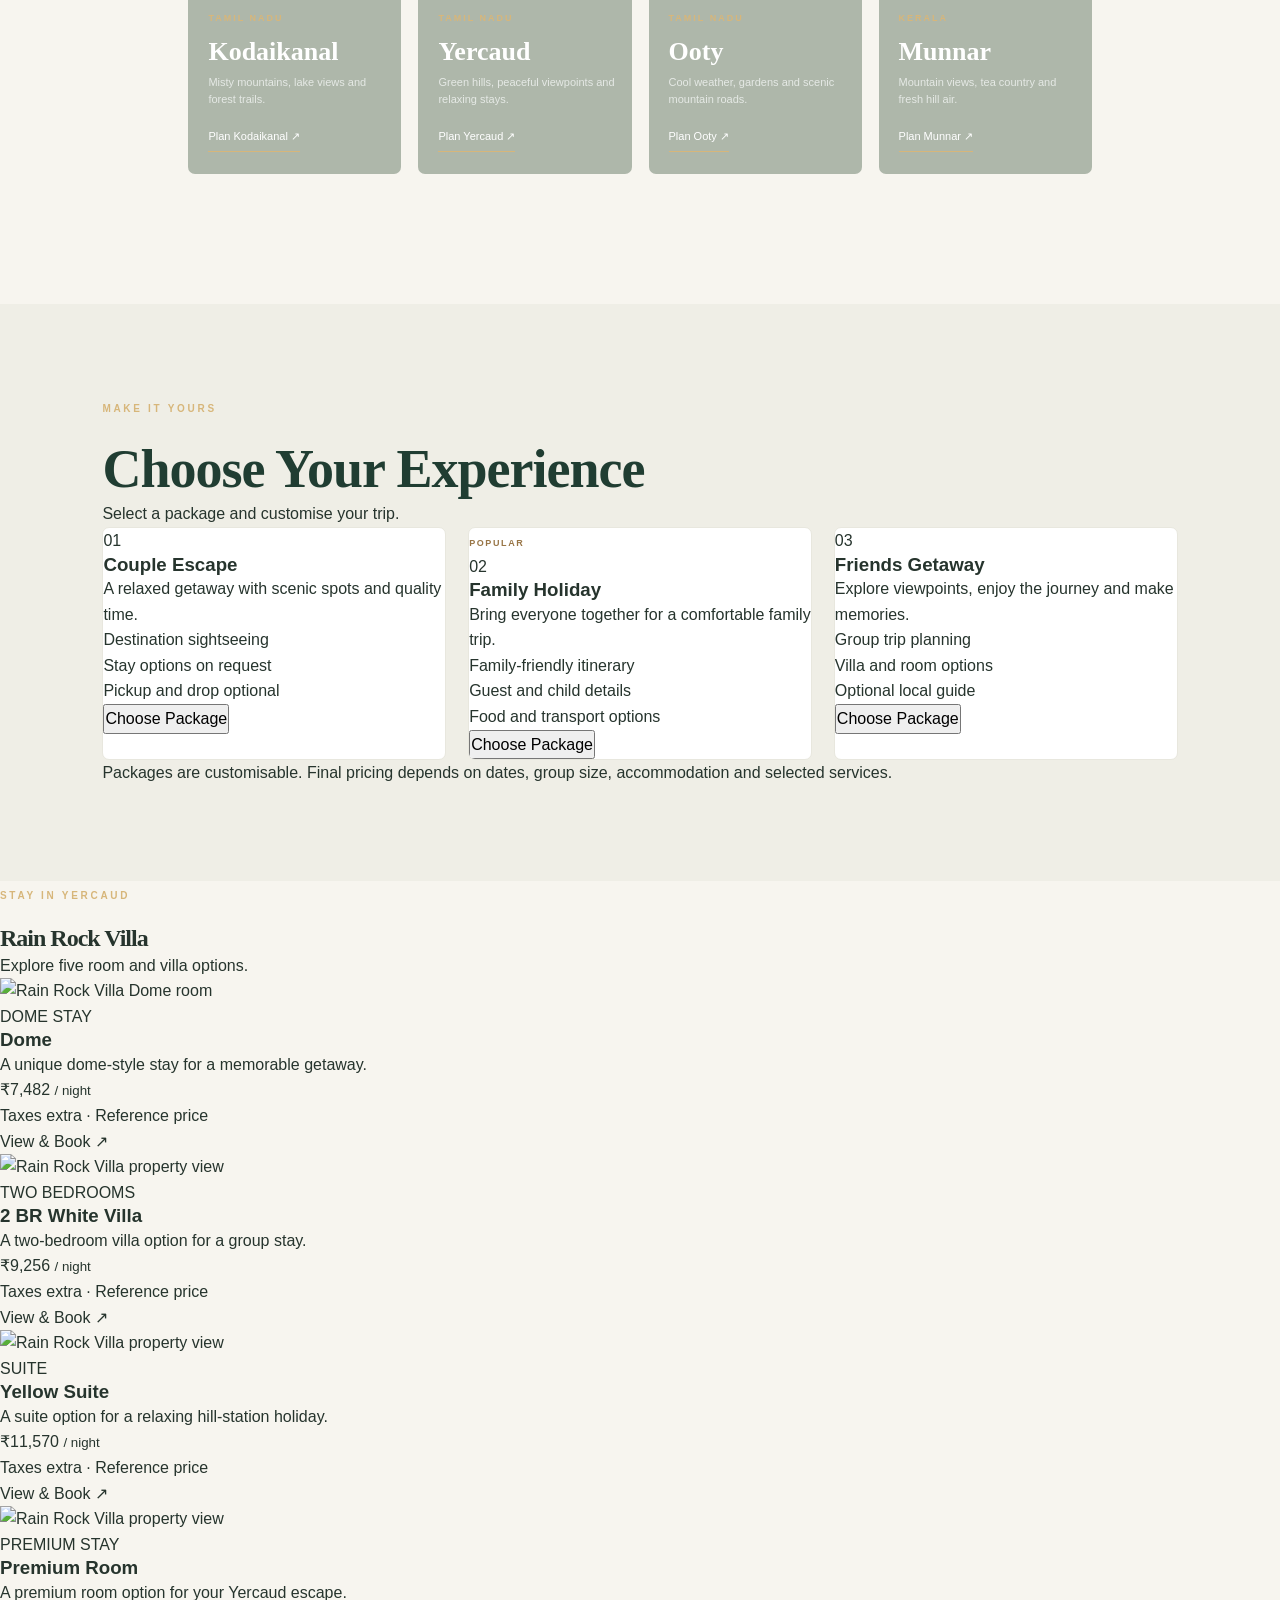
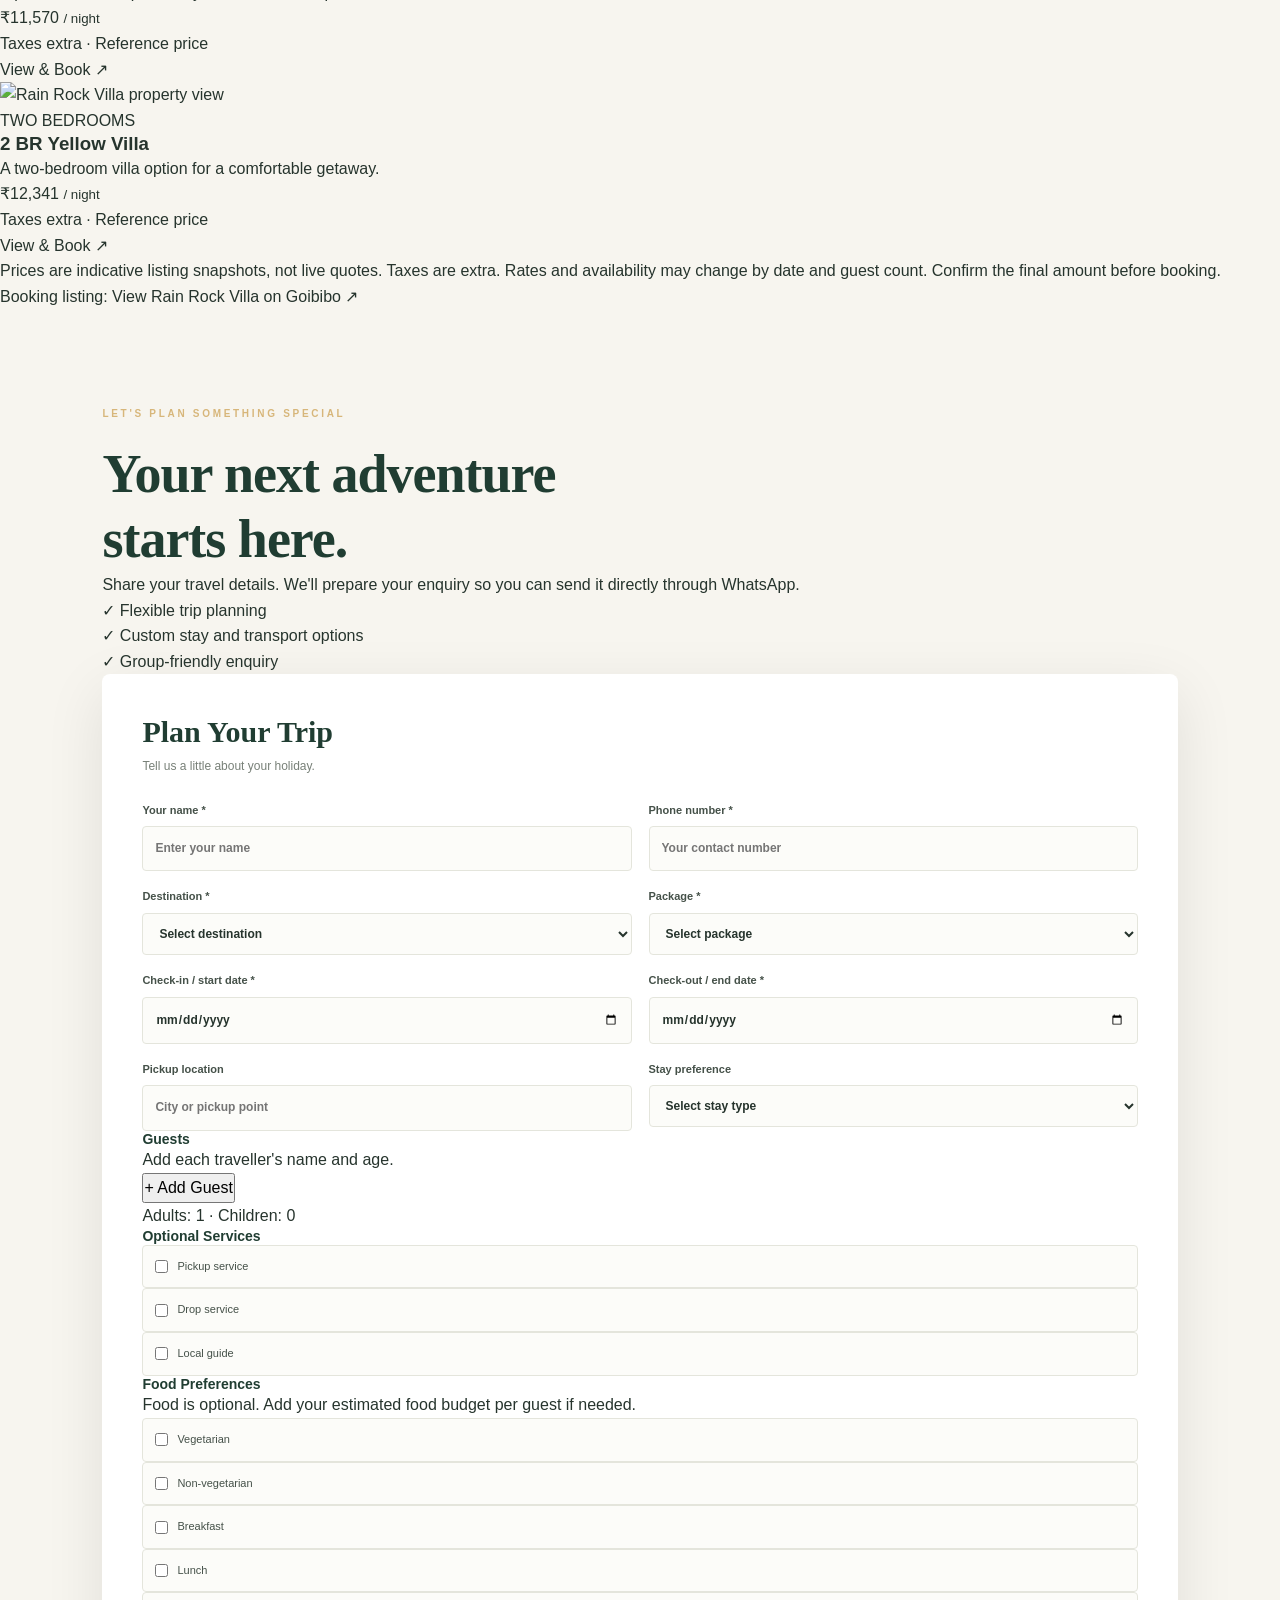
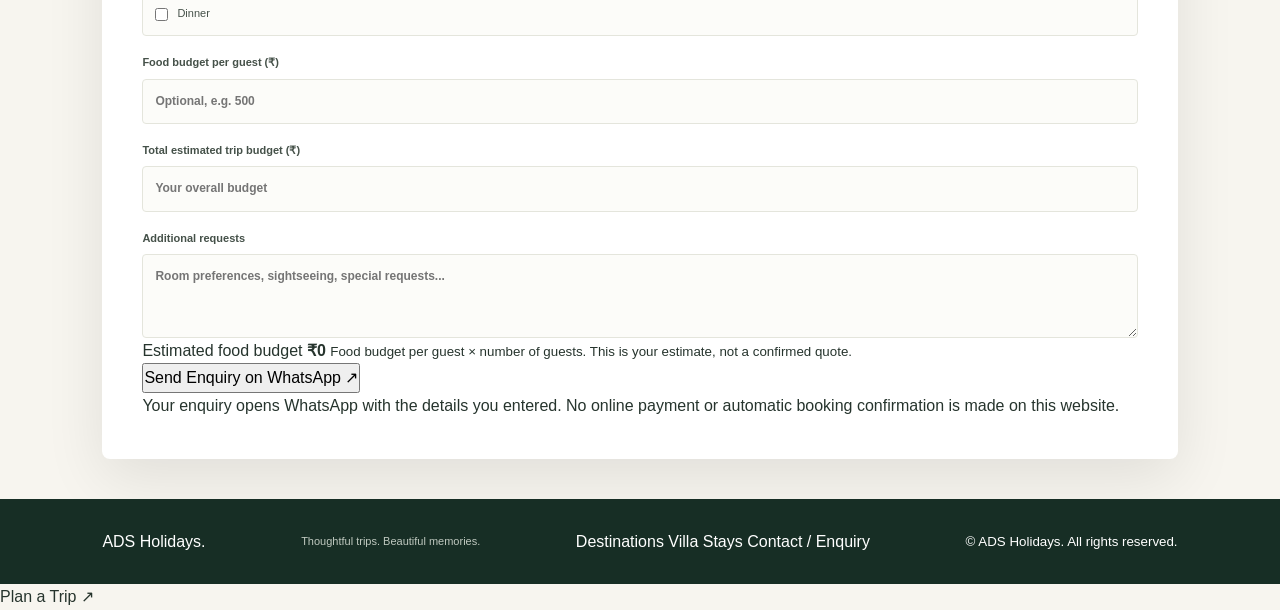
==== commit b069be6c: "Update index.html" ====
--- a/index.html
+++ b/index.html
@@ -1,285 +1,402 @@
+
 <!DOCTYPE html>
 <html lang="en">
 <head>
   <meta charset="UTF-8">
   <meta name="viewport" content="width=device-width, initial-scale=1.0">
-  <meta name="description" content="Explore hill station trips, villa stays and holiday packages.">
+  <meta name="theme-color" content="#173b2b">
+  <meta name="description" content="Explore hill station holidays, tour packages and villa stays with ADS Holidays.">
   <title>ADS Holidays | Your Next Escape</title>
   <link rel="stylesheet" href="style.css">
-  <link rel="preconnect" href="https://fonts.googleapis.com">
-  <link rel="preconnect" href="https://fonts.gstatic.com" crossorigin>
-  <link href="https://fonts.googleapis.com/css2?family=DM+Sans:wght@400;500;600;700&family=Playfair+Display:wght@600;700&display=swap" rel="stylesheet">
 </head>
 <body>
+
   <header class="navbar">
-    <a href="#" class="logo">ADS <span>Holidays.</span></a>
-    <nav>
+    <a class="brand" href="#home">ADS <span>Holidays.</span></a>
+    <button class="menu-toggle" id="menuToggle" aria-label="Toggle menu">☰</button>
+    <nav id="navMenu">
+      <a href="#home">Home</a>
       <a href="#destinations">Destinations</a>
       <a href="#packages">Packages</a>
-      <a href="#planner">Plan Your Trip</a>
+      <a href="#villas">Villa Stays</a>
+      <a href="#booking" class="nav-cta">Plan Your Trip</a>
     </nav>
-    <a href="#planner" class="nav-btn">Plan a trip ↗</a>
   </header>
 
   <main>
-    <section class="hero">
-      <div class="hero-overlay"></div>
+    <section class="hero" id="home">
       <div class="hero-content">
-        <span class="eyebrow">YOUR NEXT ESCAPE STARTS HERE</span>
-        <h1>Find your peace<br>in the <em>hills.</em></h1>
-        <p>Discover misty mountains, beautiful stays and unforgettable road trips.</p>
-        <a href="#destinations" class="primary-btn">Explore destinations <span>→</span></a>
-        <div class="hero-note">✦ Handpicked hill station experiences</div>
-      </div>
-      <div class="hero-bottom">
-        <span>01 — 04 DESTINATIONS</span>
-        <span>Nature · Comfort · Adventure</span>
-      </div>
-    </section>
-
-    <section class="section intro" id="destinations">
-      <div>
-        <span class="eyebrow dark">ESCAPE THE ORDINARY</span>
-        <h2>Where would you<br>like to <em>go?</em></h2>
-      </div>
-      <p class="section-desc">From peaceful lakes to winding mountain roads, find the perfect destination for your next getaway.</p>
-    </section>
-
-    <section class="destination-grid">
-      <article class="destination-card">
-        <img src="https://images.unsplash.com/photo-1626621341517-bbf3d9990a23?auto=format&fit=crop&w=900&q=85" alt="Mountain landscape in Kodaikanal" loading="lazy">
-        <div class="card-shade"></div>
-        <div class="destination-info">
-          <span>TAMIL NADU</span>
-          <h3>Kodaikanal</h3>
-          <p>Misty mornings & peaceful lakes</p>
-          <button class="text-btn" onclick="chooseDestination('Kodaikanal')">Explore destination ↗</button>
-        </div>
-      </article>
-
-      <article class="destination-card">
-        <img src="https://images.unsplash.com/photo-1511497584788-876760111969?auto=format&fit=crop&w=900&q=85" alt="Green forest in Yercaud" loading="lazy">
-        <div class="card-shade"></div>
-        <div class="destination-info">
-          <span>TAMIL NADU</span>
-          <h3>Yercaud</h3>
-          <p>Green valleys & quiet escapes</p>
-          <button class="text-btn" onclick="chooseDestination('Yercaud')">Explore destination ↗</button>
-        </div>
-      </article>
-
-      <article class="destination-card">
-        <img src="https://images.unsplash.com/photo-1500530855697-b586d89ba3ee?auto=format&fit=crop&w=900&q=85" alt="Scenic green hills in Ooty" loading="lazy">
-        <div class="card-shade"></div>
-        <div class="destination-info">
-          <span>TAMIL NADU</span>
-          <h3>Ooty</h3>
-          <p>Cool weather & mountain views</p>
-          <button class="text-btn" onclick="chooseDestination('Ooty')">Explore destination ↗</button>
-        </div>
-      </article>
-
-      <article class="destination-card">
-        <img src="https://images.unsplash.com/photo-1464822759023-fed622ff2c3b?auto=format&fit=crop&w=900&q=85" alt="Mountain peaks in Munnar" loading="lazy">
-        <div class="card-shade"></div>
-        <div class="destination-info">
-          <span>KERALA</span>
-          <h3>Munnar</h3>
-          <p>Tea gardens & endless mountains</p>
-          <button class="text-btn" onclick="chooseDestination('Munnar')">Explore destination ↗</button>
-        </div>
-      </article>
+        <span class="eyebrow light">YOUR NEXT ESCAPE STARTS HERE</span>
+        <h1>Find your peace<br>in the <span>hills.</span></h1>
+        <p>Discover beautiful destinations, comfortable stays and memorable journeys with ADS Holidays.</p>
+        <div class="hero-actions">
+          <a href="#destinations" class="btn btn-primary">Explore Destinations</a>
+          <a href="#booking" class="btn btn-outline">Plan Your Trip</a>
+        </div>
+        <div class="hero-note">Kodaikanal · Yercaud · Ooty · Munnar</div>
+      </div>
+    </section>
+
+    <section class="section intro">
+      <span class="eyebrow">TRAVEL YOUR WAY</span>
+      <h2>More than a trip.<br>A memory to keep.</h2>
+      <p>From misty mountains to peaceful villa stays, we help you plan a getaway that suits your group and budget.</p>
+    </section>
+
+    <section class="section destinations" id="destinations">
+      <div class="section-title">
+        <div>
+          <span class="eyebrow">EXPLORE THE HILLS</span>
+          <h2>Popular Destinations</h2>
+        </div>
+        <p>Four beautiful places. Endless memories.</p>
+      </div>
+
+      <div class="destination-grid">
+        <article class="destination-card">
+          <img src="https://images.unsplash.com/photo-1626621341517-bbf3d9990a23?auto=format&fit=crop&w=900&q=85" alt="Misty mountain landscape in Kodaikanal" loading="lazy">
+          <div class="destination-info">
+            <span>TAMIL NADU</span>
+            <h3>Kodaikanal</h3>
+            <p>Misty mountains, lake views and forest trails.</p>
+            <button class="text-btn choose-destination" data-destination="Kodaikanal">Plan Kodaikanal ↗</button>
+          </div>
+        </article>
+
+        <article class="destination-card">
+          <img src="https://images.unsplash.com/photo-1500530855697-b586d89ba3ee?auto=format&fit=crop&w=900&q=85" alt="Green nature landscape representing Yercaud" loading="lazy">
+          <div class="destination-info">
+            <span>TAMIL NADU</span>
+            <h3>Yercaud</h3>
+            <p>Green hills, peaceful viewpoints and relaxing stays.</p>
+            <button class="text-btn choose-destination" data-destination="Yercaud">Plan Yercaud ↗</button>
+          </div>
+        </article>
+
+        <article class="destination-card">
+          <img src="https://images.unsplash.com/photo-1511497584788-876760111969?auto=format&fit=crop&w=900&q=85" alt="Green forest landscape representing Ooty" loading="lazy">
+          <div class="destination-info">
+            <span>TAMIL NADU</span>
+            <h3>Ooty</h3>
+            <p>Cool weather, gardens and scenic mountain roads.</p>
+            <button class="text-btn choose-destination" data-destination="Ooty">Plan Ooty ↗</button>
+          </div>
+        </article>
+
+        <article class="destination-card">
+          <img src="https://images.unsplash.com/photo-1464822759023-fed622ff2c3b?auto=format&fit=crop&w=900&q=85" alt="Mountain peaks representing Munnar" loading="lazy">
+          <div class="destination-info">
+            <span>KERALA</span>
+            <h3>Munnar</h3>
+            <p>Mountain views, tea country and fresh hill air.</p>
+            <button class="text-btn choose-destination" data-destination="Munnar">Plan Munnar ↗</button>
+          </div>
+        </article>
+      </div>
     </section>
 
     <section class="section packages" id="packages">
-      <div class="section-heading">
+      <div class="section-title">
         <div>
-          <span class="eyebrow dark">MADE FOR YOUR GETAWAY</span>
-          <h2>Stay a little <em>longer.</em></h2>
-        </div>
-        <p>Choose your style of escape. Final prices depend on your dates, destination and availability.</p>
+          <span class="eyebrow">MAKE IT YOURS</span>
+          <h2>Choose Your Experience</h2>
+        </div>
+        <p>Select a package and customise your trip.</p>
       </div>
 
       <div class="package-grid">
         <article class="package-card">
-          <img src="https://images.unsplash.com/photo-1449158743715-0a90ebb6d2d8?auto=format&fit=crop&w=800&q=85" alt="Cosy villa surrounded by nature" loading="lazy">
-          <div class="package-body">
-            <span class="package-tag">COSY ESCAPE</span>
-            <h3>Villa & Homestay</h3>
-            <p>A relaxing stay for couples, friends and families.</p>
-            <div class="price">₹2,500 <small>/ starting price per stay</small></div>
-            <button class="outline-btn" onclick="choosePackage('Villa & Homestay')">Enquire now ↗</button>
-          </div>
+          <div class="package-number">01</div>
+          <h3>Couple Escape</h3>
+          <p>A relaxed getaway with scenic spots and quality time.</p>
+          <ul>
+            <li>Destination sightseeing</li>
+            <li>Stay options on request</li>
+            <li>Pickup and drop optional</li>
+          </ul>
+          <button class="btn btn-dark choose-package" data-package="Couple Escape">Choose Package</button>
+        </article>
+
+        <article class="package-card featured">
+          <span class="package-tag">POPULAR</span>
+          <div class="package-number">02</div>
+          <h3>Family Holiday</h3>
+          <p>Bring everyone together for a comfortable family trip.</p>
+          <ul>
+            <li>Family-friendly itinerary</li>
+            <li>Guest and child details</li>
+            <li>Food and transport options</li>
+          </ul>
+          <button class="btn btn-dark choose-package" data-package="Family Holiday">Choose Package</button>
         </article>
 
         <article class="package-card">
-          <img src="https://images.unsplash.com/photo-1500534623283-312aade485b7?auto=format&fit=crop&w=800&q=85" alt="Road trip through scenic mountains" loading="lazy">
-          <div class="package-body">
-            <span class="package-tag">THE EXPLORER</span>
-            <h3>Hill Station Tour</h3>
-            <p>Explore viewpoints, attractions and local highlights.</p>
-            <div class="price">Custom <small>/ based on your itinerary</small></div>
-            <button class="outline-btn" onclick="choosePackage('Hill Station Tour')">Plan your tour ↗</button>
-          </div>
-        </article>
-
-        <article class="package-card">
-          <img src="https://images.unsplash.com/photo-1470770841072-f978cf4d019e?auto=format&fit=crop&w=800&q=85" alt="Scenic outdoor camping getaway" loading="lazy">
-          <div class="package-body">
-            <span class="package-tag">THE FULL EXPERIENCE</span>
-            <h3>Complete Getaway</h3>
-            <p>Stay, transport and optional experiences in one plan.</p>
-            <div class="price">Custom <small>/ tailored to your budget</small></div>
-            <button class="outline-btn" onclick="choosePackage('Complete Getaway')">Build my trip ↗</button>
-          </div>
-        </article>
-      </div>
-    </section>
-
-    <section class="planner-section" id="planner">
-      <div class="planner-intro">
-        <span class="eyebrow">YOUR TRIP, YOUR WAY</span>
-        <h2>Let's plan something <em>beautiful.</em></h2>
-        <p>Tell us what you have in mind. We'll prepare your enquiry for WhatsApp.</p>
-        <div class="planner-benefit">✦ Flexible trip plans</div>
-        <div class="planner-benefit">✦ Optional food and travel add-ons</div>
-        <div class="planner-benefit">✦ Custom budget and group details</div>
-      </div>
-
-      <form id="bookingForm" class="booking-form">
-        <h3>Plan your getaway</h3>
-        <p class="form-subtitle">Share your details to start your enquiry.</p>
+          <div class="package-number">03</div>
+          <h3>Friends Getaway</h3>
+          <p>Explore viewpoints, enjoy the journey and make memories.</p>
+          <ul>
+            <li>Group trip planning</li>
+            <li>Villa and room options</li>
+            <li>Optional local guide</li>
+          </ul>
+          <button class="btn btn-dark choose-package" data-package="Friends Getaway">Choose Package</button>
+        </article>
+      </div>
+      <p class="section-footnote">Packages are customisable. Final pricing depends on dates, group size, accommodation and selected services.</p>
+    </section>
+
+    <section class="rainrock-section" id="villas">
+      <div class="section-title">
+        <div>
+          <span class="eyebrow">STAY IN YERCAUD</span>
+          <h2>Rain Rock Villa</h2>
+        </div>
+        <p>Explore five room and villa options.</p>
+      </div>
+
+      <div class="rainrock-grid">
+        <article class="rainrock-card">
+          <img src="https://gos3.ibcdn.com/016596de-1282-4c4f-9748-16f35f3abea9.jpeg" alt="Rain Rock Villa Dome room" loading="lazy">
+          <div class="rainrock-body">
+            <span class="room-label">DOME STAY</span>
+            <h3>Dome</h3>
+            <p>A unique dome-style stay for a memorable getaway.</p>
+            <div class="rainrock-price">₹7,482 <small>/ night</small></div>
+            <p class="tax-note">Taxes extra · Reference price</p>
+            <a class="room-btn" href="https://www.makemytrip.com/hotels/rainrock_villa_yercaud-details-yercaud.html" target="_blank" rel="noopener noreferrer">View &amp; Book ↗</a>
+          </div>
+        </article>
+
+        <article class="rainrock-card">
+          <img src="https://hillview-luxury-dome-rooms.hotelsintamilnadu.com/data/Pics/OriginalPhoto/17604/1760423/1760423864/rain-rock-villa-yercaud-pic-50.JPEG" alt="Rain Rock Villa property view" loading="lazy">
+          <div class="rainrock-body">
+            <span class="room-label">TWO BEDROOMS</span>
+            <h3>2 BR White Villa</h3>
+            <p>A two-bedroom villa option for a group stay.</p>
+            <div class="rainrock-price">₹9,256 <small>/ night</small></div>
+            <p class="tax-note">Taxes extra · Reference price</p>
+            <a class="room-btn" href="https://www.makemytrip.com/hotels/rainrock_villa_yercaud-details-yercaud.html" target="_blank" rel="noopener noreferrer">View &amp; Book ↗</a>
+          </div>
+        </article>
+
+        <article class="rainrock-card">
+          <img src="https://hillview-luxury-dome-rooms.hotelsintamilnadu.com/data/Pics/OriginalPhoto/17604/1760423/1760423864/rain-rock-villa-yercaud-pic-50.JPEG" alt="Rain Rock Villa property view" loading="lazy">
+          <div class="rainrock-body">
+            <span class="room-label">SUITE</span>
+            <h3>Yellow Suite</h3>
+            <p>A suite option for a relaxing hill-station holiday.</p>
+            <div class="rainrock-price">₹11,570 <small>/ night</small></div>
+            <p class="tax-note">Taxes extra · Reference price</p>
+            <a class="room-btn" href="https://www.makemytrip.com/hotels/rainrock_villa_yercaud-details-yercaud.html" target="_blank" rel="noopener noreferrer">View &amp; Book ↗</a>
+          </div>
+        </article>
+
+        <article class="rainrock-card">
+          <img src="https://hillview-luxury-dome-rooms.hotelsintamilnadu.com/data/Pics/OriginalPhoto/17604/1760423/1760423864/rain-rock-villa-yercaud-pic-50.JPEG" alt="Rain Rock Villa property view" loading="lazy">
+          <div class="rainrock-body">
+            <span class="room-label">PREMIUM STAY</span>
+            <h3>Premium Room</h3>
+            <p>A premium room option for your Yercaud escape.</p>
+            <div class="rainrock-price">₹11,570 <small>/ night</small></div>
+            <p class="tax-note">Taxes extra · Reference price</p>
+            <a class="room-btn" href="https://www.makemytrip.com/hotels/rainrock_villa_yercaud-details-yercaud.html" target="_blank" rel="noopener noreferrer">View &amp; Book ↗</a>
+          </div>
+        </article>
+
+        <article class="rainrock-card">
+          <img src="https://hillview-luxury-dome-rooms.hotelsintamilnadu.com/data/Pics/OriginalPhoto/17604/1760423/1760423864/rain-rock-villa-yercaud-pic-50.JPEG" alt="Rain Rock Villa property view" loading="lazy">
+          <div class="rainrock-body">
+            <span class="room-label">TWO BEDROOMS</span>
+            <h3>2 BR Yellow Villa</h3>
+            <p>A two-bedroom villa option for a comfortable getaway.</p>
+            <div class="rainrock-price">₹12,341 <small>/ night</small></div>
+            <p class="tax-note">Taxes extra · Reference price</p>
+            <a class="room-btn" href="https://www.makemytrip.com/hotels/rainrock_villa_yercaud-details-yercaud.html" target="_blank" rel="noopener noreferrer">View &amp; Book ↗</a>
+          </div>
+        </article>
+      </div>
+
+      <p class="price-disclaimer">Prices are indicative listing snapshots, not live quotes. Taxes are extra. Rates and availability may change by date and guest count. Confirm the final amount before booking.</p>
+      <p class="booking-source">Booking listing: <a href="https://www.goibibo.com/hotels/rainrock-villa-yercaud-hotel-in-yercaud-3707436642013032388/" target="_blank" rel="noopener noreferrer">View Rain Rock Villa on Goibibo ↗</a></p>
+    </section>
+
+    <section class="section booking-section" id="booking">
+      <div class="booking-intro">
+        <span class="eyebrow light">LET'S PLAN SOMETHING SPECIAL</span>
+        <h2>Your next adventure<br>starts here.</h2>
+        <p>Share your travel details. We'll prepare your enquiry so you can send it directly through WhatsApp.</p>
+        <div class="booking-benefit">✓ Flexible trip planning</div>
+        <div class="booking-benefit">✓ Custom stay and transport options</div>
+        <div class="booking-benefit">✓ Group-friendly enquiry</div>
+      </div>
+
+      <form class="booking-form" id="bookingForm">
+        <h3>Plan Your Trip</h3>
+        <p class="form-subtitle">Tell us a little about your holiday.</p>
 
         <div class="form-grid">
           <label>
             Your name *
             <input type="text" id="customerName" placeholder="Enter your name" required>
           </label>
+
           <label>
             Phone number *
-            <input type="tel" id="customerPhone" placeholder="10-digit mobile number" pattern="[0-9+\-\s]{10,15}" required>
-          </label>
+            <input type="tel" id="customerPhone" placeholder="Your contact number" required>
+          </label>
+
           <label>
             Destination *
             <select id="destination" required>
-              <option value="">Choose destination</option>
+              <option value="">Select destination</option>
               <option>Kodaikanal</option>
               <option>Yercaud</option>
               <option>Ooty</option>
               <option>Munnar</option>
             </select>
           </label>
-          <label>
-            Package
-            <select id="packageType">
-              <option>Villa & Homestay</option>
-              <option>Hill Station Tour</option>
-              <option>Complete Getaway</option>
-              <option>Custom Plan</option>
+
+          <label>
+            Package *
+            <select id="packageType" required>
+              <option value="">Select package</option>
+              <option>Couple Escape</option>
+              <option>Family Holiday</option>
+              <option>Friends Getaway</option>
+              <option>Custom Trip</option>
             </select>
           </label>
-          <label>
-            Check-in date *
-            <input type="date" id="checkIn" required>
-          </label>
-          <label>
-            Check-out date *
-            <input type="date" id="checkOut" required>
-          </label>
-        </div>
-
-        <div class="guest-heading">
+
+          <label>
+            Check-in / start date *
+            <input type="date" id="startDate" required>
+          </label>
+
+          <label>
+            Check-out / end date *
+            <input type="date" id="endDate" required>
+          </label>
+
+          <label>
+            Pickup location
+            <input type="text" id="pickupLocation" placeholder="City or pickup point">
+          </label>
+
+          <label>
+            Stay preference
+            <select id="stayType">
+              <option value="No stay selected">Select stay type</option>
+              <option>Hotel</option>
+              <option>Villa</option>
+              <option>Resort</option>
+              <option>Rain Rock Villa - Dome</option>
+              <option>Rain Rock Villa - 2 BR White Villa</option>
+              <option>Rain Rock Villa - Yellow Suite</option>
+              <option>Rain Rock Villa - Premium Room</option>
+              <option>Rain Rock Villa - 2 BR Yellow Villa</option>
+            </select>
+          </label>
+        </div>
+
+        <div class="form-divider"></div>
+
+        <div class="subheading-row">
           <div>
-            <h4>Who's travelling?</h4>
-            <p>Enter each guest's name and age.</p>
-          </div>
-          <button type="button" class="add-btn" id="addGuest">+ Add guest</button>
-        </div>
-        <div id="guestList"></div>
-        <p class="hint">Age 12 and above counts as an adult. Under 12 counts as a child.</p>
-
-        <div class="divider"></div>
-        <h4>Travel preferences</h4>
-        <div class="option-grid">
-          <label class="check-option"><input type="checkbox" id="pickup"> Pickup</label>
-          <label class="check-option"><input type="checkbox" id="drop"> Drop</label>
-          <label class="check-option"><input type="checkbox" id="guide"> Tour guide</label>
-        </div>
-
-        <div class="divider"></div>
-        <div class="food-heading">
-          <div>
-            <h4>Food preferences</h4>
-            <p>Optional — select what you'd like.</p>
-          </div>
-          <label class="switch-label">
-            <input type="checkbox" id="foodToggle">
-            Include food
-          </label>
-        </div>
-
-        <div id="foodOptions" class="food-options hidden">
-          <label>
-            Food preference
-            <select id="foodType">
-              <option>Vegetarian</option>
-              <option>Non-vegetarian</option>
-              <option>Both veg and non-veg</option>
-            </select>
-          </label>
-          <p class="hint">Choose meals and extras if required.</p>
-          <div class="option-grid">
-            <label class="check-option"><input type="checkbox" name="meal" value="Breakfast"> Breakfast</label>
-            <label class="check-option"><input type="checkbox" name="meal" value="Lunch"> Lunch</label>
-            <label class="check-option"><input type="checkbox" name="meal" value="Dinner"> Dinner</label>
-            <label class="check-option"><input type="checkbox" name="meal" value="Snacks"> Snacks</label>
-            <label class="check-option"><input type="checkbox" name="meal" value="Tea/Coffee"> Tea / Coffee</label>
-            <label class="check-option"><input type="checkbox" name="meal" value="BBQ"> BBQ</label>
-            <label class="check-option"><input type="checkbox" name="meal" value="Bonfire"> Bonfire</label>
-          </div>
-          <label class="full-label">
-            Special food requests
-            <input type="text" id="foodNotes" placeholder="e.g. Jain food, allergies, less spicy">
-          </label>
-          <label class="full-label">
-            Food budget per person (₹, optional)
-            <input type="number" id="foodPrice" min="0" placeholder="Enter provider's price if known">
-          </label>
-        </div>
-
-        <div class="divider"></div>
-        <label>
-          Total trip budget (₹)
-          <input type="number" id="budget" min="0" placeholder="e.g. 10000">
+            <h4>Guests</h4>
+            <p>Add each traveller's name and age.</p>
+          </div>
+          <button type="button" class="btn btn-small btn-light" id="addGuest">+ Add Guest</button>
+        </div>
+
+        <div id="guestList" class="guest-list"></div>
+        <p class="guest-count" id="guestCount">Adults: 1 · Children: 0</p>
+
+        <div class="form-divider"></div>
+
+        <h4>Optional Services</h4>
+        <div class="service-options">
+          <label class="check-option">
+            <input type="checkbox" id="pickupService">
+            <span>Pickup service</span>
+          </label>
+          <label class="check-option">
+            <input type="checkbox" id="dropService">
+            <span>Drop service</span>
+          </label>
+          <label class="check-option">
+            <input type="checkbox" id="guideService">
+            <span>Local guide</span>
+          </label>
+        </div>
+
+        <div class="form-divider"></div>
+
+        <h4>Food Preferences</h4>
+        <p class="small-muted">Food is optional. Add your estimated food budget per guest if needed.</p>
+
+        <div class="service-options">
+          <label class="check-option">
+            <input type="checkbox" id="foodVeg">
+            <span>Vegetarian</span>
+          </label>
+          <label class="check-option">
+            <input type="checkbox" id="foodNonVeg">
+            <span>Non-vegetarian</span>
+          </label>
+          <label class="check-option">
+            <input type="checkbox" id="foodBreakfast">
+            <span>Breakfast</span>
+          </label>
+          <label class="check-option">
+            <input type="checkbox" id="foodLunch">
+            <span>Lunch</span>
+          </label>
+          <label class="check-option">
+            <input type="checkbox" id="foodDinner">
+            <span>Dinner</span>
+          </label>
+        </div>
+
+        <label class="full-label">
+          Food budget per guest (₹)
+          <input type="number" id="foodBudget" min="0" step="50" placeholder="Optional, e.g. 500">
         </label>
-        <div class="budget-summary">
-          <span>Guest count</span><strong id="guestSummary">1 guest</strong>
-          <span>Estimated food budget</span><strong id="foodEstimate">Not selected</strong>
-        </div>
-        <p class="hint">Estimates exclude accommodation, transport and activities. Prices must be confirmed by the provider.</p>
 
         <label class="full-label">
-          Anything else? (optional)
-          <textarea id="extraNotes" rows="3" placeholder="Room type, sightseeing, special requests..."></textarea>
+          Total estimated trip budget (₹)
+          <input type="number" id="totalBudget" min="0" step="500" placeholder="Your overall budget">
         </label>
 
-        <button type="submit" class="submit-btn">Send enquiry on WhatsApp <span>↗</span></button>
-        <p class="privacy-note">Your enquiry will open in WhatsApp for you to review and send.</p>
+        <label class="full-label">
+          Additional requests
+          <textarea id="extraRequests" rows="3" placeholder="Room preferences, sightseeing, special requests..."></textarea>
+        </label>
+
+        <div class="estimate-panel">
+          <span>Estimated food budget</span>
+          <strong id="foodEstimate">₹0</strong>
+          <small>Food budget per guest × number of guests. This is your estimate, not a confirmed quote.</small>
+        </div>
+
+        <button type="submit" class="btn btn-whatsapp">Send Enquiry on WhatsApp ↗</button>
+        <p class="form-disclaimer">Your enquiry opens WhatsApp with the details you entered. No online payment or automatic booking confirmation is made on this website.</p>
+        <p id="formMessage" class="form-message" role="status"></p>
       </form>
     </section>
-
-    <section class="closing">
-      <span class="eyebrow">YOUR NEXT CHAPTER IS OUT THERE</span>
-      <h2>Take the scenic <em>route.</em></h2>
-      <a href="#planner" class="primary-btn">Start planning ↗</a>
-    </section>
   </main>
 
-  <footer>
-    <a href="#" class="logo">Hill<span>Trip.</span></a>
-    <p>Find your escape. Make memories.</p>
-    <span>© <span id="year"></span> HillTrip. All rights reserved.</span>
+  <footer class="footer">
+    <a class="brand footer-brand" href="#home">ADS <span>Holidays.</span></a>
+    <p>Thoughtful trips. Beautiful memories.</p>
+    <div class="footer-links">
+      <a href="#destinations">Destinations</a>
+      <a href="#villas">Villa Stays</a>
+      <a href="#booking">Contact / Enquiry</a>
+    </div>
+    <small>© <span id="currentYear"></span> ADS Holidays. All rights reserved.</small>
   </footer>
+
+  <a class="floating-whatsapp" id="floatingWhatsapp" href="#booking" aria-label="Plan your trip">Plan a Trip ↗</a>
 
   <script src="script.js"></script>
 </body>
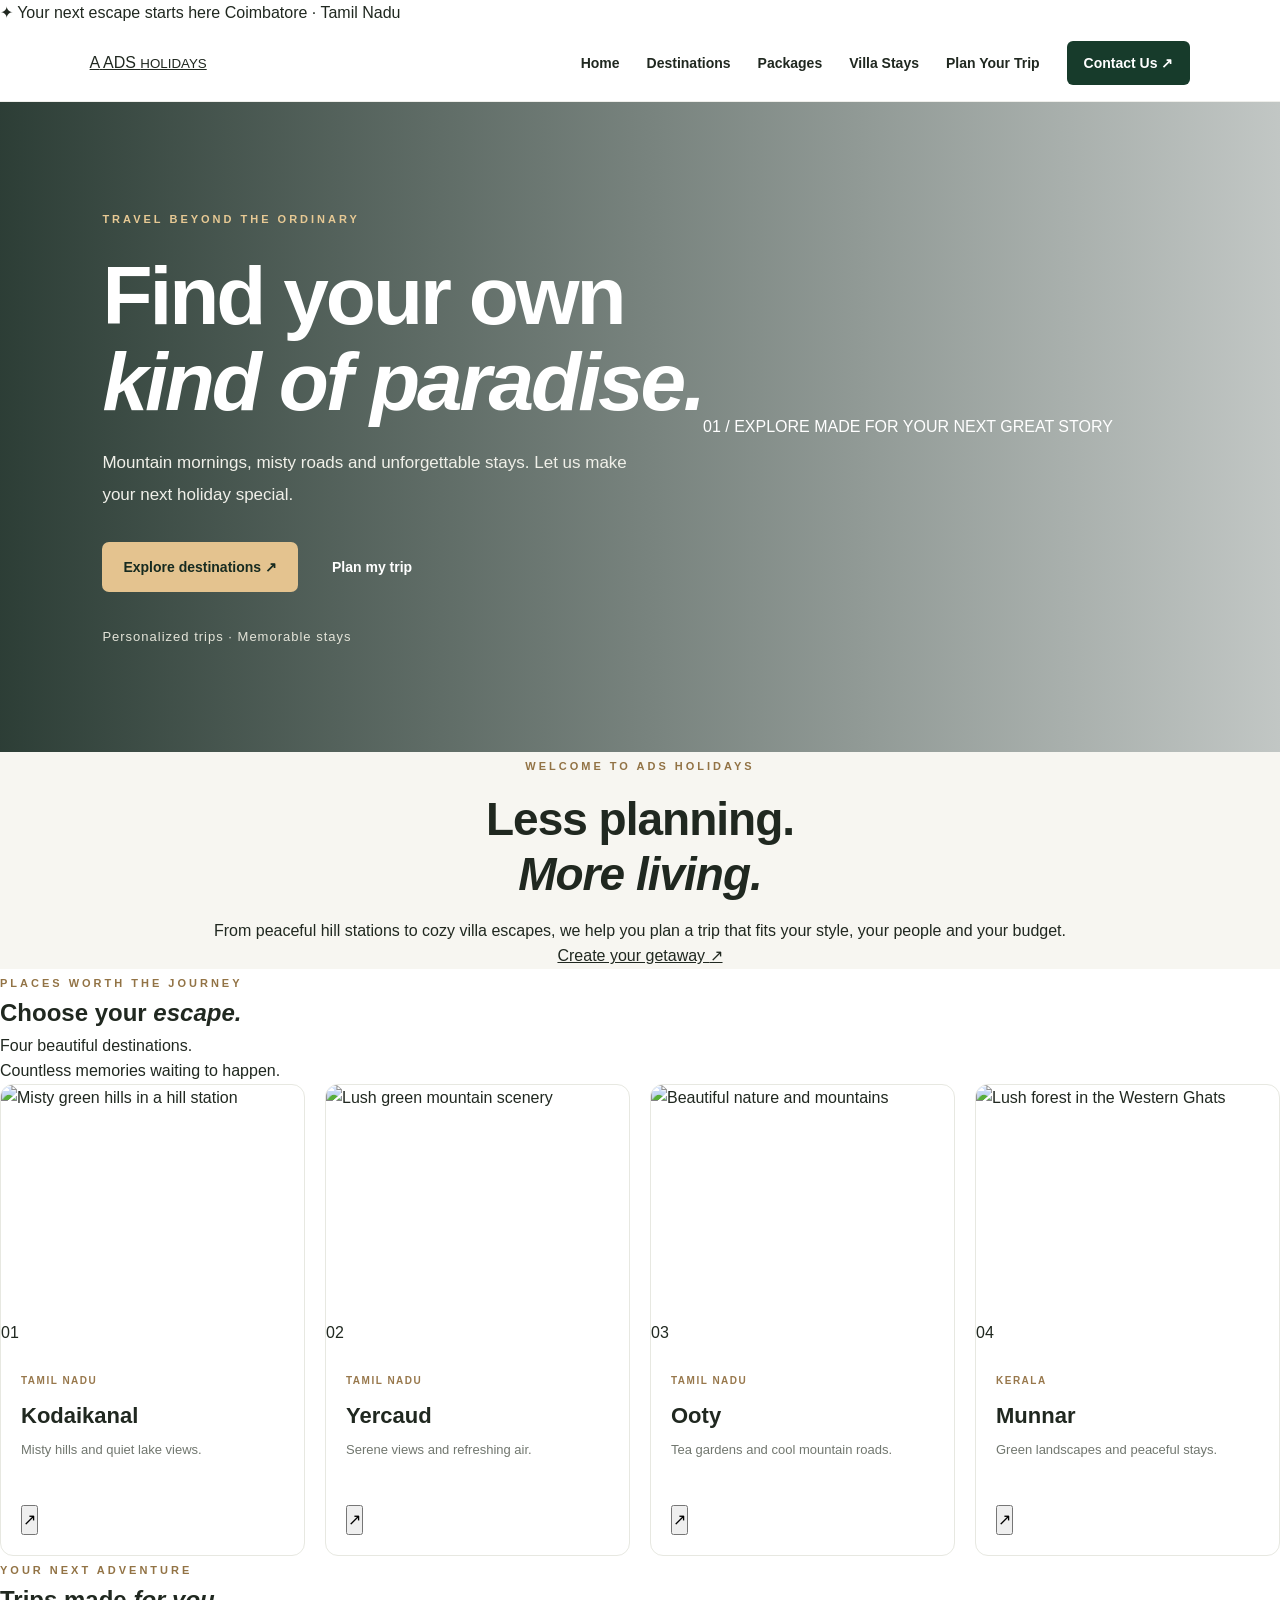
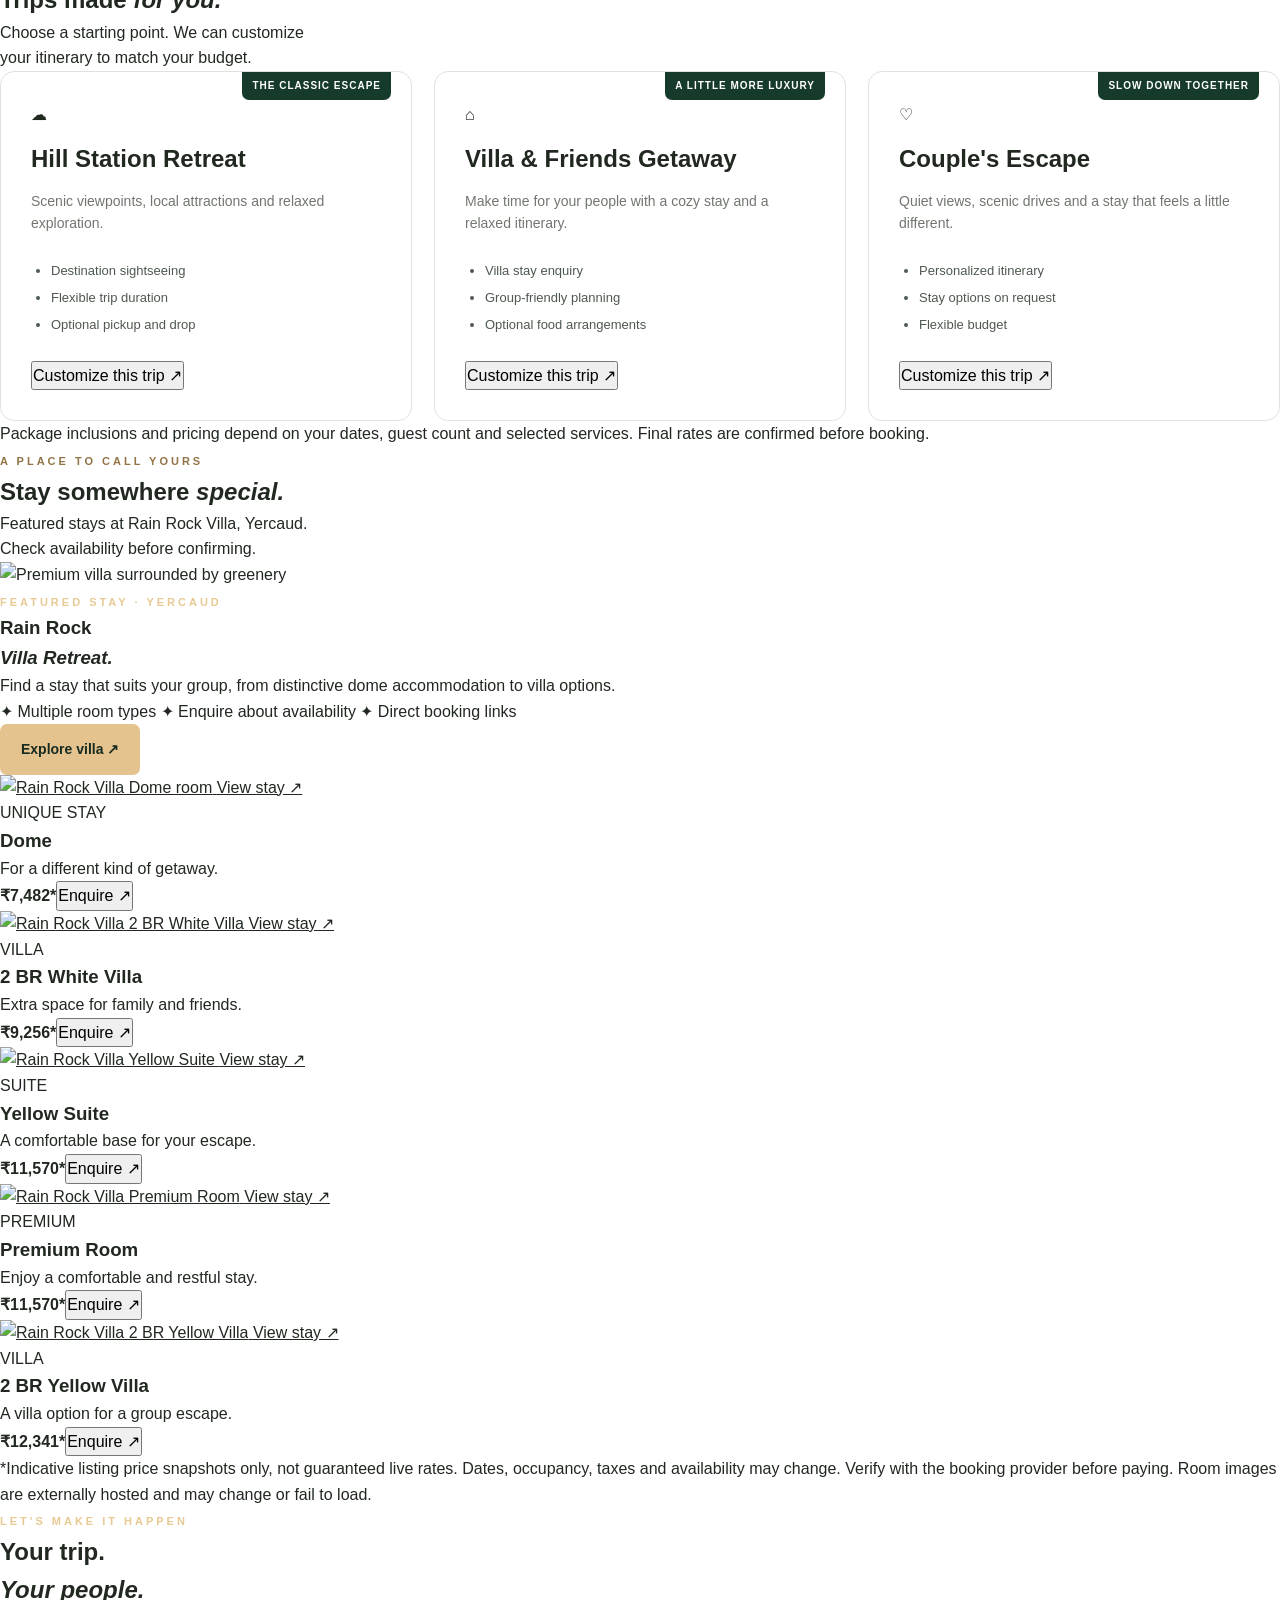
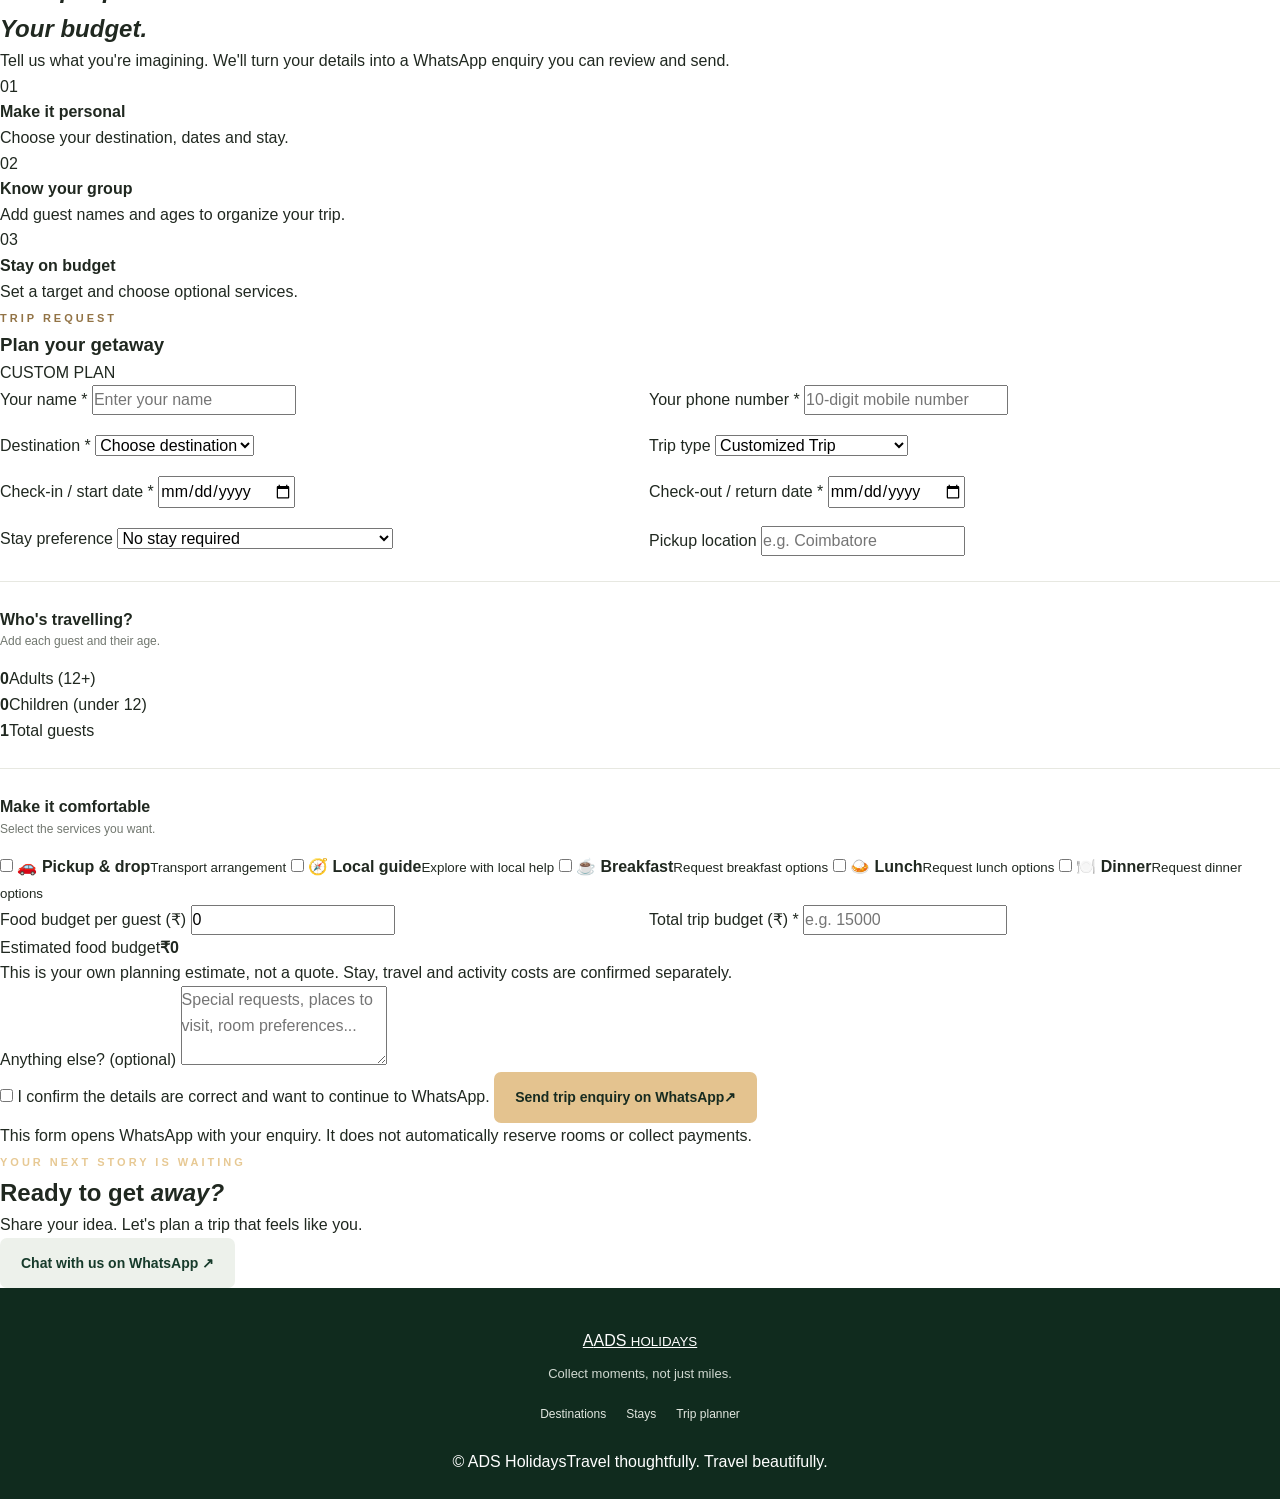
==== commit c0d17f60: "Update index.html" ====
--- a/index.html
+++ b/index.html
@@ -4,400 +4,423 @@
 <head>
   <meta charset="UTF-8">
   <meta name="viewport" content="width=device-width, initial-scale=1.0">
-  <meta name="theme-color" content="#173b2b">
-  <meta name="description" content="Explore hill station holidays, tour packages and villa stays with ADS Holidays.">
-  <title>ADS Holidays | Your Next Escape</title>
+  <meta name="theme-color" content="#101b17">
+  <meta name="description" content="Discover beautiful hill stations, premium villa stays and customized holiday packages with ADS Holidays.">
+  <title>ADS Holidays | Your Journey, Our Passion</title>
+  <link rel="preconnect" href="https://fonts.googleapis.com">
+  <link rel="preconnect" href="https://fonts.gstatic.com" crossorigin>
+  <link href="https://fonts.googleapis.com/css2?family=DM+Sans:wght@400;500;600;700&family=Playfair+Display:wght@500;600;700&display=swap" rel="stylesheet">
   <link rel="stylesheet" href="style.css">
 </head>
 <body>
 
+  <div class="topbar">
+    <span>✦ Your next escape starts here</span>
+    <span>Coimbatore · Tamil Nadu</span>
+  </div>
+
   <header class="navbar">
-    <a class="brand" href="#home">ADS <span>Holidays.</span></a>
-    <button class="menu-toggle" id="menuToggle" aria-label="Toggle menu">☰</button>
+    <a href="#home" class="logo">
+      <span class="logo-icon">A</span>
+      <span>ADS <small>HOLIDAYS</small></span>
+    </a>
+
+    <button class="menu-toggle" id="menuToggle" aria-label="Toggle navigation">☰</button>
+
     <nav id="navMenu">
       <a href="#home">Home</a>
       <a href="#destinations">Destinations</a>
       <a href="#packages">Packages</a>
-      <a href="#villas">Villa Stays</a>
-      <a href="#booking" class="nav-cta">Plan Your Trip</a>
+      <a href="#stays">Villa Stays</a>
+      <a href="#planner">Plan Your Trip</a>
+      <a href="#contact" class="nav-cta">Contact Us ↗</a>
     </nav>
   </header>
 
   <main>
     <section class="hero" id="home">
+      <div class="hero-overlay"></div>
       <div class="hero-content">
-        <span class="eyebrow light">YOUR NEXT ESCAPE STARTS HERE</span>
-        <h1>Find your peace<br>in the <span>hills.</span></h1>
-        <p>Discover beautiful destinations, comfortable stays and memorable journeys with ADS Holidays.</p>
+        <span class="eyebrow light">TRAVEL BEYOND THE ORDINARY</span>
+        <h1>Find your own<br><em>kind of paradise.</em></h1>
+        <p>Mountain mornings, misty roads and unforgettable stays. Let us make your next holiday special.</p>
         <div class="hero-actions">
-          <a href="#destinations" class="btn btn-primary">Explore Destinations</a>
-          <a href="#booking" class="btn btn-outline">Plan Your Trip</a>
-        </div>
-        <div class="hero-note">Kodaikanal · Yercaud · Ooty · Munnar</div>
-      </div>
-    </section>
-
-    <section class="section intro">
-      <span class="eyebrow">TRAVEL YOUR WAY</span>
-      <h2>More than a trip.<br>A memory to keep.</h2>
-      <p>From misty mountains to peaceful villa stays, we help you plan a getaway that suits your group and budget.</p>
-    </section>
-
-    <section class="section destinations" id="destinations">
-      <div class="section-title">
+          <a href="#destinations" class="btn btn-primary">Explore destinations ↗</a>
+          <a href="#planner" class="btn btn-glass">Plan my trip</a>
+        </div>
+        <div class="hero-note"><span class="live-dot"></span> Personalized trips · Memorable stays</div>
+      </div>
+      <div class="hero-bottom">
+        <span>01 / EXPLORE</span>
+        <span>MADE FOR YOUR NEXT GREAT STORY</span>
+      </div>
+    </section>
+
+    <section class="intro section-pad">
+      <div>
+        <span class="eyebrow">WELCOME TO ADS HOLIDAYS</span>
+        <h2>Less planning.<br><em>More living.</em></h2>
+      </div>
+      <div class="intro-copy">
+        <p>From peaceful hill stations to cozy villa escapes, we help you plan a trip that fits your style, your people and your budget.</p>
+        <a href="#planner" class="text-link">Create your getaway <span>↗</span></a>
+      </div>
+    </section>
+
+    <section class="section-pad destinations-section" id="destinations">
+      <div class="section-heading">
         <div>
-          <span class="eyebrow">EXPLORE THE HILLS</span>
-          <h2>Popular Destinations</h2>
-        </div>
-        <p>Four beautiful places. Endless memories.</p>
+          <span class="eyebrow">PLACES WORTH THE JOURNEY</span>
+          <h2>Choose your <em>escape.</em></h2>
+        </div>
+        <p>Four beautiful destinations.<br>Countless memories waiting to happen.</p>
       </div>
 
       <div class="destination-grid">
         <article class="destination-card">
-          <img src="https://images.unsplash.com/photo-1626621341517-bbf3d9990a23?auto=format&fit=crop&w=900&q=85" alt="Misty mountain landscape in Kodaikanal" loading="lazy">
+          <img src="https://images.unsplash.com/photo-1602216056096-3b40cc0c9944?auto=format&fit=crop&w=1000&q=85" alt="Misty green hills in a hill station" loading="lazy">
+          <div class="destination-shade"></div>
+          <div class="destination-number">01</div>
           <div class="destination-info">
             <span>TAMIL NADU</span>
             <h3>Kodaikanal</h3>
-            <p>Misty mountains, lake views and forest trails.</p>
-            <button class="text-btn choose-destination" data-destination="Kodaikanal">Plan Kodaikanal ↗</button>
+            <p>Misty hills and quiet lake views.</p>
+            <button class="circle-btn choose-destination" data-destination="Kodaikanal" aria-label="Choose Kodaikanal">↗</button>
           </div>
         </article>
 
         <article class="destination-card">
-          <img src="https://images.unsplash.com/photo-1500530855697-b586d89ba3ee?auto=format&fit=crop&w=900&q=85" alt="Green nature landscape representing Yercaud" loading="lazy">
+          <img src="https://images.unsplash.com/photo-1472396961693-142e6e269027?auto=format&fit=crop&w=1000&q=85" alt="Lush green mountain scenery" loading="lazy">
+          <div class="destination-shade"></div>
+          <div class="destination-number">02</div>
           <div class="destination-info">
             <span>TAMIL NADU</span>
             <h3>Yercaud</h3>
-            <p>Green hills, peaceful viewpoints and relaxing stays.</p>
-            <button class="text-btn choose-destination" data-destination="Yercaud">Plan Yercaud ↗</button>
+            <p>Serene views and refreshing air.</p>
+            <button class="circle-btn choose-destination" data-destination="Yercaud" aria-label="Choose Yercaud">↗</button>
           </div>
         </article>
 
         <article class="destination-card">
-          <img src="https://images.unsplash.com/photo-1511497584788-876760111969?auto=format&fit=crop&w=900&q=85" alt="Green forest landscape representing Ooty" loading="lazy">
+          <img src="https://images.unsplash.com/photo-1500530855697-b586d89ba3ee?auto=format&fit=crop&w=1000&q=85" alt="Beautiful nature and mountains" loading="lazy">
+          <div class="destination-shade"></div>
+          <div class="destination-number">03</div>
           <div class="destination-info">
             <span>TAMIL NADU</span>
             <h3>Ooty</h3>
-            <p>Cool weather, gardens and scenic mountain roads.</p>
-            <button class="text-btn choose-destination" data-destination="Ooty">Plan Ooty ↗</button>
+            <p>Tea gardens and cool mountain roads.</p>
+            <button class="circle-btn choose-destination" data-destination="Ooty" aria-label="Choose Ooty">↗</button>
           </div>
         </article>
 
         <article class="destination-card">
-          <img src="https://images.unsplash.com/photo-1464822759023-fed622ff2c3b?auto=format&fit=crop&w=900&q=85" alt="Mountain peaks representing Munnar" loading="lazy">
+          <img src="https://images.unsplash.com/photo-1441974231531-c6227db76b6e?auto=format&fit=crop&w=1000&q=85" alt="Lush forest in the Western Ghats" loading="lazy">
+          <div class="destination-shade"></div>
+          <div class="destination-number">04</div>
           <div class="destination-info">
             <span>KERALA</span>
             <h3>Munnar</h3>
-            <p>Mountain views, tea country and fresh hill air.</p>
-            <button class="text-btn choose-destination" data-destination="Munnar">Plan Munnar ↗</button>
-          </div>
-        </article>
-      </div>
-    </section>
-
-    <section class="section packages" id="packages">
-      <div class="section-title">
+            <p>Green landscapes and peaceful stays.</p>
+            <button class="circle-btn choose-destination" data-destination="Munnar" aria-label="Choose Munnar">↗</button>
+          </div>
+        </article>
+      </div>
+    </section>
+
+    <section class="packages-section section-pad" id="packages">
+      <div class="section-heading">
         <div>
-          <span class="eyebrow">MAKE IT YOURS</span>
-          <h2>Choose Your Experience</h2>
-        </div>
-        <p>Select a package and customise your trip.</p>
+          <span class="eyebrow">YOUR NEXT ADVENTURE</span>
+          <h2>Trips made <em>for you.</em></h2>
+        </div>
+        <p>Choose a starting point. We can customize<br>your itinerary to match your budget.</p>
       </div>
 
       <div class="package-grid">
         <article class="package-card">
-          <div class="package-number">01</div>
-          <h3>Couple Escape</h3>
-          <p>A relaxed getaway with scenic spots and quality time.</p>
+          <div class="package-icon">☁</div>
+          <span class="package-tag">THE CLASSIC ESCAPE</span>
+          <h3>Hill Station Retreat</h3>
+          <p>Scenic viewpoints, local attractions and relaxed exploration.</p>
           <ul>
             <li>Destination sightseeing</li>
+            <li>Flexible trip duration</li>
+            <li>Optional pickup and drop</li>
+          </ul>
+          <button class="text-link package-select" data-package="Hill Station Retreat">Customize this trip ↗</button>
+        </article>
+
+        <article class="package-card featured-package">
+          <div class="package-icon">⌂</div>
+          <span class="package-tag">A LITTLE MORE LUXURY</span>
+          <h3>Villa & Friends Getaway</h3>
+          <p>Make time for your people with a cozy stay and a relaxed itinerary.</p>
+          <ul>
+            <li>Villa stay enquiry</li>
+            <li>Group-friendly planning</li>
+            <li>Optional food arrangements</li>
+          </ul>
+          <button class="text-link package-select" data-package="Villa & Friends Getaway">Customize this trip ↗</button>
+        </article>
+
+        <article class="package-card">
+          <div class="package-icon">♡</div>
+          <span class="package-tag">SLOW DOWN TOGETHER</span>
+          <h3>Couple's Escape</h3>
+          <p>Quiet views, scenic drives and a stay that feels a little different.</p>
+          <ul>
+            <li>Personalized itinerary</li>
             <li>Stay options on request</li>
-            <li>Pickup and drop optional</li>
+            <li>Flexible budget</li>
           </ul>
-          <button class="btn btn-dark choose-package" data-package="Couple Escape">Choose Package</button>
-        </article>
-
-        <article class="package-card featured">
-          <span class="package-tag">POPULAR</span>
-          <div class="package-number">02</div>
-          <h3>Family Holiday</h3>
-          <p>Bring everyone together for a comfortable family trip.</p>
-          <ul>
-            <li>Family-friendly itinerary</li>
-            <li>Guest and child details</li>
-            <li>Food and transport options</li>
-          </ul>
-          <button class="btn btn-dark choose-package" data-package="Family Holiday">Choose Package</button>
-        </article>
-
-        <article class="package-card">
-          <div class="package-number">03</div>
-          <h3>Friends Getaway</h3>
-          <p>Explore viewpoints, enjoy the journey and make memories.</p>
-          <ul>
-            <li>Group trip planning</li>
-            <li>Villa and room options</li>
-            <li>Optional local guide</li>
-          </ul>
-          <button class="btn btn-dark choose-package" data-package="Friends Getaway">Choose Package</button>
-        </article>
-      </div>
-      <p class="section-footnote">Packages are customisable. Final pricing depends on dates, group size, accommodation and selected services.</p>
-    </section>
-
-    <section class="rainrock-section" id="villas">
-      <div class="section-title">
+          <button class="text-link package-select" data-package="Couple's Escape">Customize this trip ↗</button>
+        </article>
+      </div>
+      <p class="small-note">Package inclusions and pricing depend on your dates, guest count and selected services. Final rates are confirmed before booking.</p>
+    </section>
+
+    <section class="villa-section section-pad" id="stays">
+      <div class="section-heading">
         <div>
-          <span class="eyebrow">STAY IN YERCAUD</span>
-          <h2>Rain Rock Villa</h2>
-        </div>
-        <p>Explore five room and villa options.</p>
-      </div>
-
-      <div class="rainrock-grid">
-        <article class="rainrock-card">
-          <img src="https://gos3.ibcdn.com/016596de-1282-4c4f-9748-16f35f3abea9.jpeg" alt="Rain Rock Villa Dome room" loading="lazy">
-          <div class="rainrock-body">
-            <span class="room-label">DOME STAY</span>
+          <span class="eyebrow">A PLACE TO CALL YOURS</span>
+          <h2>Stay somewhere <em>special.</em></h2>
+        </div>
+        <p>Featured stays at Rain Rock Villa, Yercaud.<br>Check availability before confirming.</p>
+      </div>
+
+      <div class="villa-feature">
+        <div class="villa-feature-image">
+          <img src="https://images.unsplash.com/photo-1613977257363-707ba9348227?auto=format&fit=crop&w=1400&q=85" alt="Premium villa surrounded by greenery" loading="lazy">
+        </div>
+        <div class="villa-feature-copy">
+          <span class="eyebrow light">FEATURED STAY · YERCAUD</span>
+          <h3>Rain Rock<br><em>Villa Retreat.</em></h3>
+          <p>Find a stay that suits your group, from distinctive dome accommodation to villa options.</p>
+          <div class="feature-points">
+            <span>✦ Multiple room types</span>
+            <span>✦ Enquire about availability</span>
+            <span>✦ Direct booking links</span>
+          </div>
+          <a href="https://www.makemytrip.com/hotels/rainrock_villa_yercaud-details-yercaud.html" target="_blank" rel="noopener noreferrer" class="btn btn-primary">Explore villa ↗</a>
+        </div>
+      </div>
+
+      <div class="room-grid">
+        <article class="room-card">
+          <a href="https://www.goibibo.com/hotels/photos-of-rainrock-dome-hotel-in-yercaud-1679523939629920536/" target="_blank" rel="noopener noreferrer" class="room-image">
+            <img src="https://gos3.ibcdn.com/016596de-1282-4c4f-9748-16f35f3abea9.jpeg" alt="Rain Rock Villa Dome room" loading="lazy">
+            <span class="room-view">View stay ↗</span>
+          </a>
+          <div class="room-content">
+            <span class="room-type">UNIQUE STAY</span>
             <h3>Dome</h3>
-            <p>A unique dome-style stay for a memorable getaway.</p>
-            <div class="rainrock-price">₹7,482 <small>/ night</small></div>
-            <p class="tax-note">Taxes extra · Reference price</p>
-            <a class="room-btn" href="https://www.makemytrip.com/hotels/rainrock_villa_yercaud-details-yercaud.html" target="_blank" rel="noopener noreferrer">View &amp; Book ↗</a>
-          </div>
-        </article>
-
-        <article class="rainrock-card">
-          <img src="https://hillview-luxury-dome-rooms.hotelsintamilnadu.com/data/Pics/OriginalPhoto/17604/1760423/1760423864/rain-rock-villa-yercaud-pic-50.JPEG" alt="Rain Rock Villa property view" loading="lazy">
-          <div class="rainrock-body">
-            <span class="room-label">TWO BEDROOMS</span>
+            <p>For a different kind of getaway.</p>
+            <div class="room-bottom"><strong>₹7,482*</strong><button class="room-select" data-room="Dome">Enquire ↗</button></div>
+          </div>
+        </article>
+
+        <article class="room-card">
+          <a href="https://www.airbnb.com/rooms/1651188540623637386" target="_blank" rel="noopener noreferrer" class="room-image">
+            <img src="https://r1imghtlak.ibcdn.com/8bca2864-f962-4ca8-8c9b-8abb42072996.JPG?output-quality=75" alt="Rain Rock Villa 2 BR White Villa" loading="lazy">
+            <span class="room-view">View stay ↗</span>
+          </a>
+          <div class="room-content">
+            <span class="room-type">VILLA</span>
             <h3>2 BR White Villa</h3>
-            <p>A two-bedroom villa option for a group stay.</p>
-            <div class="rainrock-price">₹9,256 <small>/ night</small></div>
-            <p class="tax-note">Taxes extra · Reference price</p>
-            <a class="room-btn" href="https://www.makemytrip.com/hotels/rainrock_villa_yercaud-details-yercaud.html" target="_blank" rel="noopener noreferrer">View &amp; Book ↗</a>
-          </div>
-        </article>
-
-        <article class="rainrock-card">
-          <img src="https://hillview-luxury-dome-rooms.hotelsintamilnadu.com/data/Pics/OriginalPhoto/17604/1760423/1760423864/rain-rock-villa-yercaud-pic-50.JPEG" alt="Rain Rock Villa property view" loading="lazy">
-          <div class="rainrock-body">
-            <span class="room-label">SUITE</span>
+            <p>Extra space for family and friends.</p>
+            <div class="room-bottom"><strong>₹9,256*</strong><button class="room-select" data-room="2 BR White Villa">Enquire ↗</button></div>
+          </div>
+        </article>
+
+        <article class="room-card">
+          <a href="https://www.goibibo.com/hotels/rainrock-villa-yercaud-hotel-in-yercaud-3707436642013032388/" target="_blank" rel="noopener noreferrer" class="room-image">
+            <img src="https://r1imghtlak.ibcdn.com/889da882-8ace-40aa-8d4a-ad1e06a653fd.JPG?output-quality=75" alt="Rain Rock Villa Yellow Suite" loading="lazy">
+            <span class="room-view">View stay ↗</span>
+          </a>
+          <div class="room-content">
+            <span class="room-type">SUITE</span>
             <h3>Yellow Suite</h3>
-            <p>A suite option for a relaxing hill-station holiday.</p>
-            <div class="rainrock-price">₹11,570 <small>/ night</small></div>
-            <p class="tax-note">Taxes extra · Reference price</p>
-            <a class="room-btn" href="https://www.makemytrip.com/hotels/rainrock_villa_yercaud-details-yercaud.html" target="_blank" rel="noopener noreferrer">View &amp; Book ↗</a>
-          </div>
-        </article>
-
-        <article class="rainrock-card">
-          <img src="https://hillview-luxury-dome-rooms.hotelsintamilnadu.com/data/Pics/OriginalPhoto/17604/1760423/1760423864/rain-rock-villa-yercaud-pic-50.JPEG" alt="Rain Rock Villa property view" loading="lazy">
-          <div class="rainrock-body">
-            <span class="room-label">PREMIUM STAY</span>
+            <p>A comfortable base for your escape.</p>
+            <div class="room-bottom"><strong>₹11,570*</strong><button class="room-select" data-room="Yellow Suite">Enquire ↗</button></div>
+          </div>
+        </article>
+
+        <article class="room-card">
+          <a href="https://www.goibibo.com/hotels/rainrock-villa-yercaud-hotel-in-yercaud-3707436642013032388/" target="_blank" rel="noopener noreferrer" class="room-image">
+            <img src="https://r1imghtlak.ibcdn.com/42bebe67-2871-41eb-af16-17bad5a10a21.JPG?output-quality=75" alt="Rain Rock Villa Premium Room" loading="lazy">
+            <span class="room-view">View stay ↗</span>
+          </a>
+          <div class="room-content">
+            <span class="room-type">PREMIUM</span>
             <h3>Premium Room</h3>
-            <p>A premium room option for your Yercaud escape.</p>
-            <div class="rainrock-price">₹11,570 <small>/ night</small></div>
-            <p class="tax-note">Taxes extra · Reference price</p>
-            <a class="room-btn" href="https://www.makemytrip.com/hotels/rainrock_villa_yercaud-details-yercaud.html" target="_blank" rel="noopener noreferrer">View &amp; Book ↗</a>
-          </div>
-        </article>
-
-        <article class="rainrock-card">
-          <img src="https://hillview-luxury-dome-rooms.hotelsintamilnadu.com/data/Pics/OriginalPhoto/17604/1760423/1760423864/rain-rock-villa-yercaud-pic-50.JPEG" alt="Rain Rock Villa property view" loading="lazy">
-          <div class="rainrock-body">
-            <span class="room-label">TWO BEDROOMS</span>
+            <p>Enjoy a comfortable and restful stay.</p>
+            <div class="room-bottom"><strong>₹11,570*</strong><button class="room-select" data-room="Premium Room">Enquire ↗</button></div>
+          </div>
+        </article>
+
+        <article class="room-card">
+          <a href="https://www.airbnb.com.mt/rooms/1651222120081934945" target="_blank" rel="noopener noreferrer" class="room-image">
+            <img src="https://a0.muscache.com/im/pictures/hosting/Hosting-1651222120081934945/original/70fd07f8-00ce-461b-afb7-a3a6ad1342e2.jpeg?im_w=720" alt="Rain Rock Villa 2 BR Yellow Villa" loading="lazy">
+            <span class="room-view">View stay ↗</span>
+          </a>
+          <div class="room-content">
+            <span class="room-type">VILLA</span>
             <h3>2 BR Yellow Villa</h3>
-            <p>A two-bedroom villa option for a comfortable getaway.</p>
-            <div class="rainrock-price">₹12,341 <small>/ night</small></div>
-            <p class="tax-note">Taxes extra · Reference price</p>
-            <a class="room-btn" href="https://www.makemytrip.com/hotels/rainrock_villa_yercaud-details-yercaud.html" target="_blank" rel="noopener noreferrer">View &amp; Book ↗</a>
-          </div>
-        </article>
-      </div>
-
-      <p class="price-disclaimer">Prices are indicative listing snapshots, not live quotes. Taxes are extra. Rates and availability may change by date and guest count. Confirm the final amount before booking.</p>
-      <p class="booking-source">Booking listing: <a href="https://www.goibibo.com/hotels/rainrock-villa-yercaud-hotel-in-yercaud-3707436642013032388/" target="_blank" rel="noopener noreferrer">View Rain Rock Villa on Goibibo ↗</a></p>
-    </section>
-
-    <section class="section booking-section" id="booking">
-      <div class="booking-intro">
-        <span class="eyebrow light">LET'S PLAN SOMETHING SPECIAL</span>
-        <h2>Your next adventure<br>starts here.</h2>
-        <p>Share your travel details. We'll prepare your enquiry so you can send it directly through WhatsApp.</p>
-        <div class="booking-benefit">✓ Flexible trip planning</div>
-        <div class="booking-benefit">✓ Custom stay and transport options</div>
-        <div class="booking-benefit">✓ Group-friendly enquiry</div>
-      </div>
-
-      <form class="booking-form" id="bookingForm">
-        <h3>Plan Your Trip</h3>
-        <p class="form-subtitle">Tell us a little about your holiday.</p>
+            <p>A villa option for a group escape.</p>
+            <div class="room-bottom"><strong>₹12,341*</strong><button class="room-select" data-room="2 BR Yellow Villa">Enquire ↗</button></div>
+          </div>
+        </article>
+      </div>
+      <p class="small-note">*Indicative listing price snapshots only, not guaranteed live rates. Dates, occupancy, taxes and availability may change. Verify with the booking provider before paying. Room images are externally hosted and may change or fail to load.</p>
+    </section>
+
+    <section class="planner-section section-pad" id="planner">
+      <div class="planner-intro">
+        <span class="eyebrow light">LET'S MAKE IT HAPPEN</span>
+        <h2>Your trip.<br><em>Your people.<br>Your budget.</em></h2>
+        <p>Tell us what you're imagining. We'll turn your details into a WhatsApp enquiry you can review and send.</p>
+        <div class="planner-benefit"><span>01</span><div><strong>Make it personal</strong><p>Choose your destination, dates and stay.</p></div></div>
+        <div class="planner-benefit"><span>02</span><div><strong>Know your group</strong><p>Add guest names and ages to organize your trip.</p></div></div>
+        <div class="planner-benefit"><span>03</span><div><strong>Stay on budget</strong><p>Set a target and choose optional services.</p></div></div>
+      </div>
+
+      <form class="trip-form" id="tripForm">
+        <div class="form-title">
+          <div><span class="eyebrow">TRIP REQUEST</span><h3>Plan your getaway</h3></div>
+          <span class="step-pill">CUSTOM PLAN</span>
+        </div>
 
         <div class="form-grid">
-          <label>
-            Your name *
-            <input type="text" id="customerName" placeholder="Enter your name" required>
-          </label>
-
-          <label>
-            Phone number *
-            <input type="tel" id="customerPhone" placeholder="Your contact number" required>
-          </label>
-
-          <label>
-            Destination *
-            <select id="destination" required>
-              <option value="">Select destination</option>
+          <div class="field">
+            <label for="customerName">Your name *</label>
+            <input id="customerName" name="customerName" type="text" placeholder="Enter your name" required>
+          </div>
+          <div class="field">
+            <label for="customerPhone">Your phone number *</label>
+            <input id="customerPhone" name="customerPhone" type="tel" placeholder="10-digit mobile number" pattern="[0-9+\s()-]{10,16}" required>
+          </div>
+          <div class="field">
+            <label for="destination">Destination *</label>
+            <select id="destination" name="destination" required>
+              <option value="">Choose destination</option>
               <option>Kodaikanal</option>
               <option>Yercaud</option>
               <option>Ooty</option>
               <option>Munnar</option>
             </select>
-          </label>
-
-          <label>
-            Package *
-            <select id="packageType" required>
-              <option value="">Select package</option>
-              <option>Couple Escape</option>
+          </div>
+          <div class="field">
+            <label for="tripPackage">Trip type</label>
+            <select id="tripPackage" name="tripPackage">
+              <option>Customized Trip</option>
+              <option>Hill Station Retreat</option>
+              <option>Villa & Friends Getaway</option>
+              <option>Couple's Escape</option>
               <option>Family Holiday</option>
-              <option>Friends Getaway</option>
-              <option>Custom Trip</option>
+              <option>Adventure Trip</option>
             </select>
-          </label>
-
-          <label>
-            Check-in / start date *
-            <input type="date" id="startDate" required>
-          </label>
-
-          <label>
-            Check-out / end date *
-            <input type="date" id="endDate" required>
-          </label>
-
-          <label>
-            Pickup location
-            <input type="text" id="pickupLocation" placeholder="City or pickup point">
-          </label>
-
-          <label>
-            Stay preference
-            <select id="stayType">
-              <option value="No stay selected">Select stay type</option>
+          </div>
+          <div class="field">
+            <label for="startDate">Check-in / start date *</label>
+            <input type="date" id="startDate" name="startDate" required>
+          </div>
+          <div class="field">
+            <label for="endDate">Check-out / return date *</label>
+            <input type="date" id="endDate" name="endDate" required>
+          </div>
+          <div class="field">
+            <label for="stay">Stay preference</label>
+            <select id="stay" name="stay">
+              <option>No stay required</option>
               <option>Hotel</option>
               <option>Villa</option>
               <option>Resort</option>
-              <option>Rain Rock Villa - Dome</option>
-              <option>Rain Rock Villa - 2 BR White Villa</option>
-              <option>Rain Rock Villa - Yellow Suite</option>
-              <option>Rain Rock Villa - Premium Room</option>
-              <option>Rain Rock Villa - 2 BR Yellow Villa</option>
+              <option>Homestay</option>
+              <option>Rain Rock Villa — Dome</option>
+              <option>Rain Rock Villa — 2 BR White Villa</option>
+              <option>Rain Rock Villa — Yellow Suite</option>
+              <option>Rain Rock Villa — Premium Room</option>
+              <option>Rain Rock Villa — 2 BR Yellow Villa</option>
+              <option>Need recommendations</option>
             </select>
-          </label>
+          </div>
+          <div class="field">
+            <label for="pickup">Pickup location</label>
+            <input id="pickup" name="pickup" type="text" placeholder="e.g. Coimbatore">
+          </div>
         </div>
 
         <div class="form-divider"></div>
-
         <div class="subheading-row">
-          <div>
-            <h4>Guests</h4>
-            <p>Add each traveller's name and age.</p>
-          </div>
-          <button type="button" class="btn btn-small btn-light" id="addGuest">+ Add Guest</button>
+          <div><h4>Who's travelling?</h4><p>Add each guest and their age.</p></div>
+          <button type="button" class="btn btn-outline btn-small" id="addGuest">＋ Add guest</button>
         </div>
 
         <div id="guestList" class="guest-list"></div>
-        <p class="guest-count" id="guestCount">Adults: 1 · Children: 0</p>
+        <div class="guest-summary">
+          <div><strong id="adultCount">0</strong><span>Adults (12+)</span></div>
+          <div><strong id="childCount">0</strong><span>Children (under 12)</span></div>
+          <div><strong id="guestCount">1</strong><span>Total guests</span></div>
+        </div>
 
         <div class="form-divider"></div>
-
-        <h4>Optional Services</h4>
-        <div class="service-options">
-          <label class="check-option">
-            <input type="checkbox" id="pickupService">
-            <span>Pickup service</span>
-          </label>
-          <label class="check-option">
-            <input type="checkbox" id="dropService">
-            <span>Drop service</span>
-          </label>
-          <label class="check-option">
-            <input type="checkbox" id="guideService">
-            <span>Local guide</span>
-          </label>
-        </div>
-
-        <div class="form-divider"></div>
-
-        <h4>Food Preferences</h4>
-        <p class="small-muted">Food is optional. Add your estimated food budget per guest if needed.</p>
-
-        <div class="service-options">
-          <label class="check-option">
-            <input type="checkbox" id="foodVeg">
-            <span>Vegetarian</span>
-          </label>
-          <label class="check-option">
-            <input type="checkbox" id="foodNonVeg">
-            <span>Non-vegetarian</span>
-          </label>
-          <label class="check-option">
-            <input type="checkbox" id="foodBreakfast">
-            <span>Breakfast</span>
-          </label>
-          <label class="check-option">
-            <input type="checkbox" id="foodLunch">
-            <span>Lunch</span>
-          </label>
-          <label class="check-option">
-            <input type="checkbox" id="foodDinner">
-            <span>Dinner</span>
-          </label>
-        </div>
-
-        <label class="full-label">
-          Food budget per guest (₹)
-          <input type="number" id="foodBudget" min="0" step="50" placeholder="Optional, e.g. 500">
-        </label>
-
-        <label class="full-label">
-          Total estimated trip budget (₹)
-          <input type="number" id="totalBudget" min="0" step="500" placeholder="Your overall budget">
-        </label>
-
-        <label class="full-label">
-          Additional requests
-          <textarea id="extraRequests" rows="3" placeholder="Room preferences, sightseeing, special requests..."></textarea>
-        </label>
-
-        <div class="estimate-panel">
-          <span>Estimated food budget</span>
-          <strong id="foodEstimate">₹0</strong>
-          <small>Food budget per guest × number of guests. This is your estimate, not a confirmed quote.</small>
-        </div>
-
-        <button type="submit" class="btn btn-whatsapp">Send Enquiry on WhatsApp ↗</button>
-        <p class="form-disclaimer">Your enquiry opens WhatsApp with the details you entered. No online payment or automatic booking confirmation is made on this website.</p>
-        <p id="formMessage" class="form-message" role="status"></p>
+        <div class="subheading-row">
+          <div><h4>Make it comfortable</h4><p>Select the services you want.</p></div>
+        </div>
+        <div class="option-grid">
+          <label class="check-option"><input type="checkbox" id="pickupDrop"> <span><b>🚗 Pickup & drop</b><small>Transport arrangement</small></span></label>
+          <label class="check-option"><input type="checkbox" id="guide"> <span><b>🧭 Local guide</b><small>Explore with local help</small></span></label>
+          <label class="check-option"><input type="checkbox" id="breakfast"> <span><b>☕ Breakfast</b><small>Request breakfast options</small></span></label>
+          <label class="check-option"><input type="checkbox" id="lunch"> <span><b>🍛 Lunch</b><small>Request lunch options</small></span></label>
+          <label class="check-option"><input type="checkbox" id="dinner"> <span><b>🍽️ Dinner</b><small>Request dinner options</small></span></label>
+        </div>
+
+        <div class="form-grid budget-grid">
+          <div class="field">
+            <label for="foodBudget">Food budget per guest (₹)</label>
+            <input type="number" id="foodBudget" name="foodBudget" min="0" step="50" value="0" placeholder="0">
+          </div>
+          <div class="field">
+            <label for="totalBudget">Total trip budget (₹) *</label>
+            <input type="number" id="totalBudget" name="totalBudget" min="1" step="500" placeholder="e.g. 15000" required>
+          </div>
+        </div>
+
+        <div class="budget-preview">
+          <div><span>Estimated food budget</span><strong id="foodEstimate">₹0</strong></div>
+          <p>This is your own planning estimate, not a quote. Stay, travel and activity costs are confirmed separately.</p>
+        </div>
+
+        <div class="field message-field">
+          <label for="notes">Anything else? (optional)</label>
+          <textarea id="notes" name="notes" rows="3" placeholder="Special requests, places to visit, room preferences..."></textarea>
+        </div>
+
+        <label class="privacy-note"><input type="checkbox" id="confirmDetails" required> <span>I confirm the details are correct and want to continue to WhatsApp.</span></label>
+
+        <button type="submit" class="btn btn-primary submit-btn">Send trip enquiry on WhatsApp <span>↗</span></button>
+        <p class="form-footnote">This form opens WhatsApp with your enquiry. It does not automatically reserve rooms or collect payments.</p>
       </form>
     </section>
+
+    <section class="contact-banner section-pad" id="contact">
+      <div>
+        <span class="eyebrow light">YOUR NEXT STORY IS WAITING</span>
+        <h2>Ready to get <em>away?</em></h2>
+        <p>Share your idea. Let's plan a trip that feels like you.</p>
+      </div>
+      <button class="btn btn-light" id="contactWhatsApp">Chat with us on WhatsApp ↗</button>
+    </section>
   </main>
 
   <footer class="footer">
-    <a class="brand footer-brand" href="#home">ADS <span>Holidays.</span></a>
-    <p>Thoughtful trips. Beautiful memories.</p>
-    <div class="footer-links">
-      <a href="#destinations">Destinations</a>
-      <a href="#villas">Villa Stays</a>
-      <a href="#booking">Contact / Enquiry</a>
-    </div>
-    <small>© <span id="currentYear"></span> ADS Holidays. All rights reserved.</small>
+    <a href="#home" class="logo footer-logo"><span class="logo-icon">A</span><span>ADS <small>HOLIDAYS</small></span></a>
+    <p>Collect moments, not just miles.</p>
+    <div class="footer-links"><a href="#destinations">Destinations</a><a href="#stays">Stays</a><a href="#planner">Trip planner</a></div>
+    <div class="footer-bottom"><span>© <span id="year"></span> ADS Holidays</span><span>Travel thoughtfully. Travel beautifully.</span></div>
   </footer>
 
-  <a class="floating-whatsapp" id="floatingWhatsapp" href="#booking" aria-label="Plan your trip">Plan a Trip ↗</a>
-
+  <div class="toast" id="toast" role="status" aria-live="polite"></div>
   <script src="script.js"></script>
 </body>
 </html>
--- a/style.css
+++ b/style.css
@@ -1,12 +1,13 @@
+
 :root {
-  --green: #203d32;
-  --green-light: #315747;
-  --cream: #f7f5ef;
+  --green: #173b2b;
+  --green-light: #2e5a40;
+  --cream: #f7f6f1;
+  --gold: #c9a56b;
+  --text: #202820;
+  --muted: #71776f;
   --white: #ffffff;
-  --text: #26342d;
-  --muted: #788078;
-  --gold: #d7b67a;
-  --border: #e4e5dc;
+  --border: #e7e8e1;
 }
 
 * {
@@ -21,282 +22,296 @@
 }
 
 body {
-  font-family: "DM Sans", sans-serif;
+  font-family: Arial, Helvetica, sans-serif;
   color: var(--text);
-  background: var(--cream);
+  background: var(--white);
   line-height: 1.6;
 }
 
 a {
-  text-decoration: none;
   color: inherit;
 }
 
-button, input, select, textarea {
+button,
+input,
+select,
+textarea {
   font: inherit;
 }
 
-button, .primary-btn, .nav-btn, .outline-btn {
+button,
+a {
+  -webkit-tap-highlight-color: transparent;
+}
+
+button {
   cursor: pointer;
 }
 
-button:focus-visible, a:focus-visible,
-input:focus-visible, select:focus-visible,
-textarea:focus-visible {
-  outline: 3px solid var(--gold);
-  outline-offset: 3px;
-}
-
 .navbar {
-  height: 78px;
-  padding: 0 7%;
+  position: sticky;
+  top: 0;
+  z-index: 1000;
+  min-height: 76px;
   display: flex;
   justify-content: space-between;
   align-items: center;
-  background: var(--cream);
   gap: 25px;
-}
-
-.logo {
-  font-size: 27px;
-  font-weight: 700;
-  letter-spacing: -1.5px;
-}
-
-.logo span {
-  color: #a77c42;
+  padding: 15px 7%;
+  background: #fff;
+  border-bottom: 1px solid #eeeeea;
+}
+
+.brand {
+  text-decoration: none;
+  font-size: 25px;
+  font-weight: 800;
+  letter-spacing: -1px;
+  color: var(--green);
+  white-space: nowrap;
+}
+
+.brand span {
+  color: var(--gold);
 }
 
 .navbar nav {
   display: flex;
-  gap: 30px;
-  font-size: 13px;
-  color: #4f5a51;
+  align-items: center;
+  gap: 27px;
+}
+
+.navbar nav a {
+  text-decoration: none;
+  font-size: 14px;
+  font-weight: 600;
+  transition: color 0.2s ease;
 }
 
 .navbar nav a:hover {
-  color: #a77c42;
-}
-
-.nav-btn {
+  color: var(--gold);
+}
+
+.navbar nav .nav-cta {
+  padding: 11px 17px;
+  border-radius: 6px;
   background: var(--green);
-  color: white;
-  padding: 11px 19px;
-  border-radius: 5px;
-  font-size: 13px;
+  color: #fff;
+}
+
+.menu-toggle {
+  display: none;
+  border: 0;
+  background: transparent;
+  color: var(--green);
+  font-size: 27px;
 }
 
 .hero {
-  min-height: 590px;
-  height: min(75vh, 760px);
-  position: relative;
+  min-height: 650px;
   display: flex;
   align-items: center;
-  background: url("https://images.unsplash.com/photo-1448375240586-882707db888b?auto=format&fit=crop&w=2000&q=90") center 48% / cover;
-  color: white;
-}
-
-.hero-overlay {
-  position: absolute;
-  inset: 0;
-  background: linear-gradient(90deg, rgba(13, 30, 24, .84), rgba(13, 30, 24, .35) 58%, rgba(13, 30, 24, .08));
+  padding: 80px 8%;
+  color: #fff;
+  background:
+    linear-gradient(90deg, rgba(10, 30, 21, 0.86), rgba(10, 30, 21, 0.25)),
+    url("https://images.unsplash.com/photo-1464822759023-fed622ff2c3b?auto=format&fit=crop&w=2000&q=90")
+    center 48% / cover no-repeat;
 }
 
 .hero-content {
-  position: relative;
-  z-index: 1;
-  margin-left: 10%;
-  max-width: 600px;
-  padding: 60px 20px 80px 0;
+  max-width: 690px;
 }
 
 .eyebrow {
   display: inline-block;
-  font-size: 10px;
+  color: #927345;
+  font-size: 11px;
+  font-weight: 800;
+  letter-spacing: 3px;
+}
+
+.eyebrow.light {
+  color: #e7c994;
+}
+
+.hero h1 {
+  margin: 22px 0;
+  font-size: clamp(48px, 7vw, 82px);
+  line-height: 1.05;
+  letter-spacing: -3px;
+}
+
+.hero h1 span {
+  color: #e4c38f;
+}
+
+.hero-content > p {
+  max-width: 530px;
+  color: #f0f0e9;
+  font-size: 17px;
+  line-height: 1.9;
+}
+
+.hero-actions {
+  display: flex;
+  flex-wrap: wrap;
+  gap: 13px;
+  margin-top: 30px;
+}
+
+.btn {
+  display: inline-flex;
+  justify-content: center;
+  align-items: center;
+  border: 0;
+  border-radius: 7px;
+  padding: 14px 21px;
+  text-decoration: none;
   font-weight: 700;
-  letter-spacing: 2.7px;
-  margin-bottom: 20px;
-  color: var(--gold);
-}
-
-.eyebrow.dark {
-  color: #8b7045;
-}
-
-h1, h2, h3, h4 {
+  font-size: 14px;
+  transition: background 0.2s ease, transform 0.2s ease;
+}
+
+.btn:hover {
+  transform: translateY(-2px);
+}
+
+.btn-primary {
+  background: #e4c38f;
+  color: #172b20;
+}
+
+.btn-primary:hover {
+  background: #f0d6aa;
+}
+
+.btn-outline {
+  border: 1px solid #ffffffa6;
+  color: #fff;
+  background: #ffffff12;
+}
+
+.btn-outline:hover {
+  background: #ffffff25;
+}
+
+.hero-note {
+  margin-top: 35px;
+  color: #e4e4d9;
+  font-size: 13px;
+  letter-spacing: 1px;
+}
+
+.section {
+  padding: 85px 7%;
+}
+
+.intro {
+  text-align: center;
+  background: var(--cream);
+}
+
+.intro h2 {
+  margin: 15px 0;
+  font-size: clamp(30px, 4vw, 46px);
   line-height: 1.2;
-}
-
-h1, h2 {
-  font-family: "Playfair Display", serif;
-  font-weight: 600;
   letter-spacing: -1px;
 }
 
-.hero h1 {
-  font-size: clamp(52px, 7vw, 85px);
-  line-height: 1.06;
-  margin-bottom: 22px;
-}
-
-h1 em, h2 em {
-  font-weight: 600;
-  color: var(--gold);
-}
-
-.hero-content > p {
-  max-width: 430px;
-  color: #e5e9e4;
-  font-size: 15px;
-  margin-bottom: 28px;
-}
-
-.primary-btn {
-  display: inline-flex;
+.intro > p {
+  max-width: 620px;
+  margin: 0 auto;
+  color: var(--muted);
+}
+
+.section-title {
+  display: flex;
+  align-items: end;
+  justify-content: space-between;
   gap: 25px;
-  align-items: center;
-  background: #f6f1e5;
-  color: var(--green);
-  padding: 14px 20px;
-  border-radius: 4px;
-  font-size: 13px;
-  font-weight: 700;
-  transition: .25s ease;
-}
-
-.primary-btn:hover {
-  background: var(--gold);
-  transform: translateY(-2px);
-}
-
-.hero-note {
-  font-size: 11px;
-  color: #e2e4db;
-  margin-top: 30px;
-}
-
-.hero-bottom {
-  position: absolute;
-  bottom: 24px;
-  left: 7%;
-  right: 7%;
-  display: flex;
-  justify-content: space-between;
-  gap: 20px;
-  font-size: 10px;
-  letter-spacing: 1.5px;
-  color: #e5e5dd;
-}
-
-.section {
-  padding: 90px 8% 40px;
-}
-
-.intro, .section-heading {
-  display: flex;
-  justify-content: space-between;
-  align-items: end;
-  gap: 40px;
-}
-
-.section h2, .planner-intro h2, .closing h2 {
-  font-size: clamp(35px, 4.4vw, 54px);
-  color: var(--green);
-}
-
-.section h2 em, .planner-intro h2 em, .closing h2 em {
-  color: #a77c42;
-}
-
-.section-desc {
-  max-width: 380px;
+  margin-bottom: 35px;
+}
+
+.section-title h2 {
+  margin-top: 9px;
+  font-size: clamp(28px, 4vw, 39px);
+  line-height: 1.2;
+  letter-spacing: -1px;
+}
+
+.section-title > p {
+  max-width: 350px;
   color: var(--muted);
   font-size: 14px;
-  padding-bottom: 7px;
 }
 
 .destination-grid {
   display: grid;
   grid-template-columns: repeat(4, minmax(0, 1fr));
-  gap: 17px;
-  padding: 28px 8% 90px;
+  gap: 20px;
 }
 
 .destination-card {
-  position: relative;
-  height: 380px;
   min-width: 0;
+  border-radius: 13px;
   overflow: hidden;
-  border-radius: 7px;
-  background: #aeb7aa;
-  color: white;
+  background: #fff;
+  border: 1px solid var(--border);
+  transition: transform 0.25s ease, box-shadow 0.25s ease;
+}
+
+.destination-card:hover {
+  transform: translateY(-5px);
+  box-shadow: 0 15px 35px #00000012;
 }
 
 .destination-card img {
   width: 100%;
-  height: 100%;
+  height: 235px;
   object-fit: cover;
-  transition: transform .6s ease;
-}
-
-.destination-card:hover img {
-  transform: scale(1.07);
-}
-
-.card-shade {
-  position: absolute;
-  inset: 0;
-  background: linear-gradient(0deg, rgba(11, 29, 22, .92), transparent 70%);
+  display: block;
 }
 
 .destination-info {
-  position: absolute;
-  bottom: 22px;
-  left: 20px;
-  right: 15px;
-}
-
-.destination-info > span {
-  color: var(--gold);
-  font-size: 9px;
-  letter-spacing: 2px;
-  font-weight: 700;
+  padding: 20px;
+}
+
+.destination-info > span,
+.room-label {
+  color: #98784c;
+  font-size: 10px;
+  font-weight: 800;
+  letter-spacing: 1.5px;
 }
 
 .destination-info h3 {
-  font-family: "Playfair Display", serif;
-  font-size: 26px;
   margin: 7px 0;
+  font-size: 22px;
 }
 
 .destination-info p {
-  font-size: 11px;
-  color: #e5e9e5;
-  margin-bottom: 13px;
+  min-height: 65px;
+  color: var(--muted);
+  font-size: 13px;
 }
 
 .text-btn {
-  color: white;
+  margin-top: 14px;
   border: 0;
-  border-bottom: 1px solid var(--gold);
-  padding: 0 0 5px;
   background: transparent;
-  font-size: 11px;
+  color: var(--green);
+  font-size: 13px;
+  font-weight: 800;
+  text-align: left;
+}
+
+.text-btn:hover {
+  color: #9c7743;
 }
 
 .packages {
-  background: #efeee6;
-  padding-bottom: 95px;
-}
-
-.section-heading {
-  margin-bottom: 32px;
-}
-
-.section-heading > p {
-  max-width: 360px;
-  font-size: 13px;
-  color: var(--muted);
+  background: #f3f3ed;
 }
 
 .package-grid {
@@ -306,143 +321,238 @@
 }
 
 .package-card {
-  background: white;
+  position: relative;
+  padding: 30px;
+  border: 1px solid #e0e3da;
+  border-radius: 14px;
+  background: #fff;
+}
+
+.package-card.featured {
+  border: 2px solid var(--green);
+}
+
+.package-tag {
+  position: absolute;
+  top: 0;
+  right: 20px;
+  padding: 6px 10px;
+  border-radius: 0 0 7px 7px;
+  background: var(--green);
+  color: #fff;
+  font-size: 10px;
+  font-weight: 800;
+  letter-spacing: 1px;
+}
+
+.package-number {
+  color: #b8a27d;
+  font-size: 13px;
+  font-weight: 800;
+  letter-spacing: 2px;
+}
+
+.package-card h3 {
+  margin: 12px 0;
+  font-size: 24px;
+}
+
+.package-card > p {
+  color: var(--muted);
+  font-size: 14px;
+}
+
+.package-card ul {
+  margin: 22px 0;
+  padding-left: 20px;
+  color: #4e594f;
+  font-size: 13px;
+  line-height: 2.1;
+}
+
+.btn-dark {
+  width: 100%;
+  background: var(--green);
+  color: #fff;
+}
+
+.btn-dark:hover {
+  background: var(--green-light);
+}
+
+.section-footnote {
+  margin-top: 25px;
+  color: var(--muted);
+  font-size: 12px;
+  text-align: center;
+}
+
+.rainrock-section {
+  padding: 80px 7%;
+  background: #fff;
+}
+
+.rainrock-grid {
+  display: grid;
+  grid-template-columns: repeat(3, minmax(0, 1fr));
+  gap: 24px;
+}
+
+.rainrock-card {
+  min-width: 0;
+  overflow: hidden;
+  border: 1px solid var(--border);
+  border-radius: 14px;
+  background: #fff;
+  transition: transform 0.25s ease, box-shadow 0.25s ease;
+}
+
+.rainrock-card:hover {
+  transform: translateY(-5px);
+  box-shadow: 0 15px 35px #00000012;
+}
+
+.rainrock-card img {
+  display: block;
+  width: 100%;
+  height: 235px;
+  object-fit: cover;
+  background: #e9e9e2;
+}
+
+.rainrock-body {
+  padding: 23px;
+}
+
+.rainrock-body h3 {
+  margin: 8px 0;
+  font-size: 22px;
+}
+
+.rainrock-body > p:not(.tax-note) {
+  min-height: 48px;
+  color: var(--muted);
+  font-size: 13px;
+}
+
+.rainrock-price {
+  margin-top: 17px;
+  font-size: 27px;
+  font-weight: 800;
+  letter-spacing: -0.5px;
+}
+
+.rainrock-price small {
+  color: var(--muted);
+  font-size: 12px;
+  font-weight: 400;
+  letter-spacing: 0;
+}
+
+.tax-note {
+  margin-top: 2px;
+  color: #777d75;
+  font-size: 11px;
+}
+
+.room-btn {
+  display: block;
+  margin-top: 17px;
+  padding: 12px;
   border-radius: 7px;
-  overflow: hidden;
-  border: 1px solid #e8e7de;
-  transition: transform .25s ease, box-shadow .25s ease;
-}
-
-.package-card:hover {
-  transform: translateY(-5px);
-  box-shadow: 0 15px 35px #26342d12;
-}
-
-.package-card > img {
-  width: 100%;
-  height: 215px;
-  object-fit: cover;
-  display: block;
-}
-
-.package-body {
-  padding: 23px;
-}
-
-.package-tag {
-  color: #987546;
-  letter-spacing: 1.6px;
-  font-size: 9px;
+  background: var(--green);
+  color: #fff;
+  text-align: center;
+  text-decoration: none;
+  font-size: 13px;
   font-weight: 700;
 }
 
-.package-body h3 {
-  font-family: "Playfair Display", serif;
-  font-size: 23px;
-  margin: 9px 0;
+.room-btn:hover {
+  background: var(--green-light);
+}
+
+.price-disclaimer {
+  margin-top: 27px;
+  color: var(--muted);
+  font-size: 12px;
+  line-height: 1.8;
+  text-align: center;
+}
+
+.booking-source {
+  margin-top: 8px;
+  font-size: 12px;
+  text-align: center;
+}
+
+.booking-source a {
   color: var(--green);
-}
-
-.package-body > p {
-  color: var(--muted);
-  font-size: 12px;
-  min-height: 42px;
-}
-
-.price {
-  font-size: 23px;
   font-weight: 700;
+}
+
+.booking-section {
+  display: grid;
+  grid-template-columns: minmax(0, 0.8fr) minmax(0, 1.2fr);
+  align-items: start;
+  gap: 55px;
+  padding: 85px 7%;
+  background: var(--green);
+}
+
+.booking-intro {
+  position: sticky;
+  top: 110px;
+  color: #fff;
+}
+
+.booking-intro h2 {
   margin: 18px 0;
-  color: var(--green);
-}
-
-.price small {
-  display: block;
-  font-size: 10px;
-  font-weight: 400;
-  color: var(--muted);
-}
-
-.outline-btn {
-  width: 100%;
-  background: transparent;
-  border: 1px solid #bdc8bd;
-  padding: 12px;
-  border-radius: 4px;
-  color: var(--green);
-  font-size: 12px;
-  font-weight: 700;
-  transition: .2s ease;
-}
-
-.outline-btn:hover {
-  background: var(--green);
-  color: white;
-}
-
-.planner-section {
-  background: var(--green);
-  color: white;
-  padding: 100px 8%;
-  display: grid;
-  grid-template-columns: .8fr 1.2fr;
-  gap: 70px;
-  align-items: start;
-}
-
-.planner-intro {
-  position: sticky;
-  top: 35px;
-}
-
-.planner-intro h2 {
-  color: white;
-  font-size: clamp(38px, 4.2vw, 54px);
-}
-
-.planner-intro > p {
-  color: #c6d0c8;
+  font-size: clamp(35px, 5vw, 54px);
+  line-height: 1.13;
+  letter-spacing: -1.5px;
+}
+
+.booking-intro > p {
+  max-width: 440px;
+  margin-bottom: 27px;
+  color: #d9e2d9;
+  line-height: 1.9;
+}
+
+.booking-benefit {
+  margin-top: 15px;
+  color: #e8e6d8;
   font-size: 14px;
-  margin: 22px 0;
-  max-width: 370px;
-}
-
-.planner-benefit {
-  margin-top: 15px;
-  font-size: 12px;
-  color: #e0e7df;
 }
 
 .booking-form {
-  background: white;
-  color: var(--text);
-  padding: clamp(22px, 4vw, 40px);
-  border-radius: 8px;
-  box-shadow: 0 18px 60px #00000018;
+  min-width: 0;
+  padding: 30px;
+  border-radius: 15px;
+  background: #fff;
 }
 
 .booking-form > h3 {
-  font-family: "Playfair Display", serif;
-  color: var(--green);
-  font-size: 30px;
+  font-size: 27px;
 }
 
 .form-subtitle {
-  font-size: 12px;
-  color: var(--muted);
-  margin: 7px 0 25px;
+  margin: 5px 0 25px;
+  color: var(--muted);
+  font-size: 13px;
 }
 
 .form-grid {
   display: grid;
   grid-template-columns: repeat(2, minmax(0, 1fr));
-  gap: 17px;
+  gap: 18px;
 }
 
 .booking-form label {
   display: block;
-  color: #455149;
-  font-size: 11px;
+  color: #374137;
+  font-size: 12px;
   font-weight: 700;
 }
 
@@ -452,339 +562,349 @@
   display: block;
   width: 100%;
   margin-top: 7px;
-  min-width: 0;
-  border: 1px solid var(--border);
-  border-radius: 4px;
   padding: 12px;
+  border: 1px solid #dfe3dc;
+  border-radius: 7px;
+  outline: none;
+  background: #fff;
   color: var(--text);
-  background: #fcfcf9;
-  font-size: 12px;
+  font-size: 13px;
 }
 
 .booking-form input:focus,
 .booking-form select:focus,
 .booking-form textarea:focus {
-  border-color: #7c9986;
-}
-
-.guest-heading, .food-heading {
-  display: flex;
-  justify-content: space-between;
-  align-items: center;
-  gap: 15px;
-  margin-top: 30px;
-  margin-bottom: 14px;
-}
-
-.booking-form h4 {
-  color: var(--green);
-  font-size: 14px;
-}
-
-.guest-heading p, .food-heading p {
-  color: var(--muted);
-  font-size: 11px;
-  margin-top: 5px;
-}
-
-.add-btn {
-  border: 1px solid #b9c8bd;
-  background: #f6f8f3;
-  color: var(--green);
-  border-radius: 4px;
-  padding: 9px 12px;
-  font-size: 11px;
-  font-weight: 700;
-}
-
-.guest-row {
-  display: grid;
-  grid-template-columns: 1fr 110px 35px;
-  gap: 8px;
-  align-items: end;
-  margin-bottom: 10px;
-}
-
-.guest-row input {
-  margin-top: 0 !important;
-}
-
-.guest-row .remove-guest {
-  width: 35px;
-  height: 39px;
-  border: 1px solid #ead7d3;
-  background: #fff7f5;
-  color: #a34d43;
-  border-radius: 4px;
-  cursor: pointer;
-}
-
-.hint {
-  color: var(--muted);
-  font-size: 10px;
-  margin-top: 10px;
-  line-height: 1.6;
-}
-
-.divider {
+  border-color: #698b72;
+  box-shadow: 0 0 0 3px #698b721c;
+}
+
+.booking-form textarea {
+  resize: vertical;
+}
+
+.form-divider {
   height: 1px;
-  background: #e8e9e2;
-  margin: 24px 0;
-}
-
-.option-grid {
-  display: grid;
-  grid-template-columns: repeat(2, minmax(0, 1fr));
-  gap: 10px;
-  margin-top: 14px;
-}
-
-.check-option {
-  display: flex !important;
-  align-items: center;
-  gap: 9px;
-  border: 1px solid var(--border);
-  padding: 12px;
-  border-radius: 4px;
-  background: #fcfcf9;
-  font-weight: 500 !important;
-  cursor: pointer;
-}
-
-.check-option input {
-  accent-color: var(--green);
-}
-
-.switch-label {
-  display: flex !important;
-  align-items: center;
-  gap: 8px;
-  white-space: nowrap;
-  cursor: pointer;
-}
-
-.switch-label input {
-  accent-color: var(--green);
-}
-
-.food-options {
-  margin-top: 18px;
-  padding: 17px;
-  border-radius: 5px;
-  background: #f6f7f1;
-}
-
-.food-options > label:first-child {
-  margin-bottom: 15px;
-}
-
-.food-options .option-grid {
-  margin-bottom: 17px;
-}
-
-.full-label {
-  display: block;
-  margin-top: 18px;
-}
-
-.budget-summary {
-  margin-top: 17px;
-  padding: 16px;
-  border-radius: 5px;
-  background: #f0f3eb;
-  display: grid;
-  grid-template-columns: 1fr auto;
-  gap: 10px;
-  font-size: 11px;
-  color: #58665b;
-}
-
-.budget-summary strong {
-  color: var(--green);
-  text-align: right;
-}
-
-.submit-btn {
-  display: flex;
-  justify-content: space-between;
-  align-items: center;
-  width: 100%;
-  margin-top: 24px;
-  padding: 15px 18px;
-  border: 0;
-  border-radius: 4px;
-  background: var(--green);
-  color: white;
-  font-size: 13px;
-  font-weight: 700;
-  transition: background .2s ease;
-}
-
-.submit-btn:hover {
-  background: var(--green-light);
-}
-
-.privacy-note {
-  text-align: center;
-  color: var(--muted);
-  font-size: 10px;
-  margin-top: 12px;
-}
-
-.hidden {
-  display: none !important;
-}
-
-.closing {
-  padding: 90px 20px;
-  text-align: center;
-  background: #e6e8dd;
-}
-
-.closing h2 {
-  margin-bottom: 25px;
-}
-
-footer {
-  background: #172e25;
-  color: white;
-  padding: 30px 8%;
+  margin: 25px 0;
+  background: var(--border);
+}
+
+.subheading-row {
   display: flex;
   align-items: center;
   justify-content: space-between;
+  gap: 12px;
+  margin-bottom: 15px;
+}
+
+.booking-form h4 {
+  margin-bottom: 4px;
+  font-size: 16px;
+}
+
+.subheading-row p,
+.small-muted {
+  color: var(--muted);
+  font-size: 12px;
+}
+
+.btn-small {
+  padding: 9px 12px;
+  font-size: 12px;
+}
+
+.btn-light {
+  background: #edf1eb;
+  color: var(--green);
+}
+
+.btn-light:hover {
+  background: #dce7dc;
+}
+
+.guest-list {
+  display: grid;
+  gap: 12px;
+}
+
+.guest-row {
+  display: grid;
+  grid-template-columns: minmax(0, 1fr) 100px 40px;
+  align-items: end;
+  gap: 10px;
+  padding: 12px;
+  border: 1px solid var(--border);
+  border-radius: 8px;
+  background: #fbfcf9;
+}
+
+.guest-row label {
+  min-width: 0;
+}
+
+.guest-row input {
+  min-width: 0;
+}
+
+.remove-guest {
+  height: 40px;
+  border: 1px solid #ead4d0;
+  border-radius: 7px;
+  background: #fff3f1;
+  color: #a03f32;
+  font-size: 19px;
+}
+
+.guest-count {
+  margin-top: 12px;
+  color: var(--green);
+  font-size: 12px;
+  font-weight: 700;
+}
+
+.service-options {
+  display: flex;
+  flex-wrap: wrap;
+  gap: 10px;
+  margin: 15px 0;
+}
+
+.booking-form .check-option {
+  display: inline-flex;
+  align-items: center;
+  gap: 8px;
+  padding: 10px 12px;
+  border: 1px solid var(--border);
+  border-radius: 7px;
+  background: #fff;
+  cursor: pointer;
+  font-weight: 500;
+}
+
+.check-option input {
+  accent-color: var(--green);
+}
+
+.full-label {
+  margin-top: 17px;
+}
+
+.estimate-panel {
+  display: flex;
+  flex-direction: column;
+  gap: 5px;
+  margin: 23px 0;
+  padding: 17px;
+  border-radius: 9px;
+  background: #f0f4ee;
+}
+
+.estimate-panel span {
+  color: #4d594d;
+  font-size: 12px;
+}
+
+.estimate-panel strong {
+  color: var(--green);
+  font-size: 25px;
+}
+
+.estimate-panel small {
+  color: var(--muted);
+  font-size: 11px;
+  line-height: 1.6;
+}
+
+.btn-whatsapp {
+  width: 100%;
+  background: #168c54;
+  color: #fff;
+}
+
+.btn-whatsapp:hover {
+  background: #117442;
+}
+
+.form-disclaimer {
+  margin-top: 13px;
+  color: var(--muted);
+  font-size: 11px;
+  line-height: 1.7;
+}
+
+.form-message {
+  margin-top: 10px;
+  color: #a03f32;
+  font-size: 12px;
+}
+
+.footer {
+  padding: 40px 7% 25px;
+  background: #102b1e;
+  color: #fff;
+  text-align: center;
+}
+
+.footer-brand {
+  display: inline-block;
+  color: #fff;
+}
+
+.footer > p {
+  margin: 10px 0 20px;
+  color: #d1d9d1;
+  font-size: 13px;
+}
+
+.footer-links {
+  display: flex;
+  justify-content: center;
+  flex-wrap: wrap;
   gap: 20px;
-}
-
-footer p, footer > span {
-  color: #c0c9c0;
+  margin-bottom: 25px;
+}
+
+.footer-links a {
+  color: #e2e7e0;
+  text-decoration: none;
+  font-size: 12px;
+}
+
+.footer-links a:hover {
+  color: var(--gold);
+}
+
+.footer > small {
+  color: #aebcaf;
   font-size: 11px;
 }
 
-@media (max-width: 1000px) {
+.floating-whatsapp {
+  position: fixed;
+  right: 20px;
+  bottom: 20px;
+  z-index: 900;
+  padding: 13px 18px;
+  border-radius: 30px;
+  background: #168c54;
+  color: #fff;
+  text-decoration: none;
+  font-size: 13px;
+  font-weight: 700;
+  box-shadow: 0 6px 25px #00000025;
+}
+
+.floating-whatsapp:hover {
+  background: #117442;
+}
+
+@media (max-width: 1100px) {
   .destination-grid {
     grid-template-columns: repeat(2, minmax(0, 1fr));
   }
 
-  .destination-card {
-    height: 350px;
-  }
-
-  .planner-section {
-    grid-template-columns: 1fr;
-    gap: 35px;
-  }
-
-  .planner-intro {
-    position: static;
-  }
-}
-
-@media (max-width: 650px) {
+  .destination-card img {
+    height: 260px;
+  }
+
+  .rainrock-grid {
+    grid-template-columns: repeat(2, minmax(0, 1fr));
+  }
+
+  .booking-section {
+    gap: 30px;
+  }
+}
+
+@media (max-width: 760px) {
   .navbar {
-    height: 68px;
-    padding: 0 5%;
+    min-height: 68px;
+    padding: 13px 5%;
+  }
+
+  .menu-toggle {
+    display: block;
   }
 
   .navbar nav {
+    position: absolute;
+    top: 100%;
+    left: 0;
+    right: 0;
     display: none;
-  }
-
-  .logo {
-    font-size: 25px;
-  }
-
-  .nav-btn {
-    padding: 10px 12px;
-    font-size: 11px;
+    align-items: stretch;
+    gap: 0;
+    padding: 10px 5% 18px;
+    border-top: 1px solid var(--border);
+    background: #fff;
+    box-shadow: 0 12px 18px #0000000d;
+  }
+
+  .navbar nav.open {
+    display: flex;
+    flex-direction: column;
+  }
+
+  .navbar nav a {
+    padding: 12px 4px;
+  }
+
+  .navbar nav .nav-cta {
+    margin-top: 5px;
+    padding: 12px;
+    text-align: center;
   }
 
   .hero {
-    height: 660px;
-    min-height: 560px;
+    min-height: 590px;
+    padding: 65px 6%;
     background-position: center;
   }
 
-  .hero-content {
-    margin-left: 7%;
-    padding-right: 7%;
-  }
-
   .hero h1 {
-    font-size: 57px;
+    letter-spacing: -2px;
   }
 
   .hero-content > p {
-    font-size: 13px;
-  }
-
-  .hero-bottom {
-    font-size: 8px;
-    letter-spacing: .8px;
-  }
-
-  .section {
-    padding: 65px 6% 25px;
-  }
-
-  .intro, .section-heading {
+    font-size: 15px;
+  }
+
+  .section,
+  .rainrock-section {
+    padding: 60px 5%;
+  }
+
+  .section-title {
     align-items: start;
     flex-direction: column;
-    gap: 15px;
-  }
-
-  .section h2 {
-    font-size: 39px;
-  }
-
-  .destination-grid {
-    padding: 25px 6% 65px;
-    gap: 12px;
-  }
-
-  .destination-card {
-    height: 290px;
-  }
-
-  .destination-info {
-    left: 13px;
-    right: 10px;
-    bottom: 16px;
-  }
-
-  .destination-info h3 {
-    font-size: 21px;
-  }
-
-  .destination-info p {
-    font-size: 10px;
-  }
-
-  .destination-info > span {
-    font-size: 8px;
-  }
-
-  .text-btn {
-    font-size: 10px;
-  }
-
-  .package-grid {
+    gap: 10px;
+  }
+
+  .destination-grid,
+  .package-grid,
+  .rainrock-grid {
     grid-template-columns: 1fr;
   }
 
-  .package-card > img {
-    height: 220px;
-  }
-
-  .planner-section {
-    padding: 65px 5%;
-  }
-
-  .planner-intro h2 {
-    font-size: 42px;
+  .destination-card img,
+  .rainrock-card img {
+    height: 250px;
+  }
+
+  .package-card {
+    padding: 25px;
+  }
+
+  .booking-section {
+    grid-template-columns: 1fr;
+    padding: 60px 5%;
+  }
+
+  .booking-intro {
+    position: static;
   }
 
   .booking-form {
-    padding: 22px 16px;
+    padding: 22px 17px;
   }
 
   .form-grid {
@@ -792,41 +912,32 @@
   }
 
   .guest-row {
-    grid-template-columns: minmax(0, 1fr) 80px 32px;
-    gap: 5px;
-  }
-
-  .guest-row .remove-guest {
-    width: 32px;
-  }
-
-  .option-grid {
-    gap: 8px;
-  }
-
-  .check-option {
-    padding: 10px 8px;
-    font-size: 10px !important;
-  }
-
-  .food-heading, .guest-heading {
-    align-items: flex-start;
-  }
-
-  .switch-label {
-    font-size: 10px !important;
-  }
-
-  footer {
+    grid-template-columns: minmax(0, 1fr) 80px 35px;
+    gap: 7px;
+    padding: 9px;
+  }
+
+  .guest-row input {
+    padding: 10px 7px !important;
+  }
+
+  .floating-whatsapp {
+    right: 12px;
+    bottom: 12px;
+  }
+}
+
+@media (max-width: 360px) {
+  .hero-actions {
     flex-direction: column;
-    text-align: center;
-  }
-}
-
-@media (prefers-reduced-motion: reduce) {
-  *, *::before, *::after {
-    scroll-behavior: auto !important;
-    transition-duration: .01ms !important;
-    animation-duration: .01ms !important;
-  }
-}
+    align-items: stretch;
+  }
+
+  .guest-row {
+    grid-template-columns: minmax(0, 1fr) 70px 32px;
+  }
+
+  .booking-form {
+    padding: 18px 12px;
+  }
+}
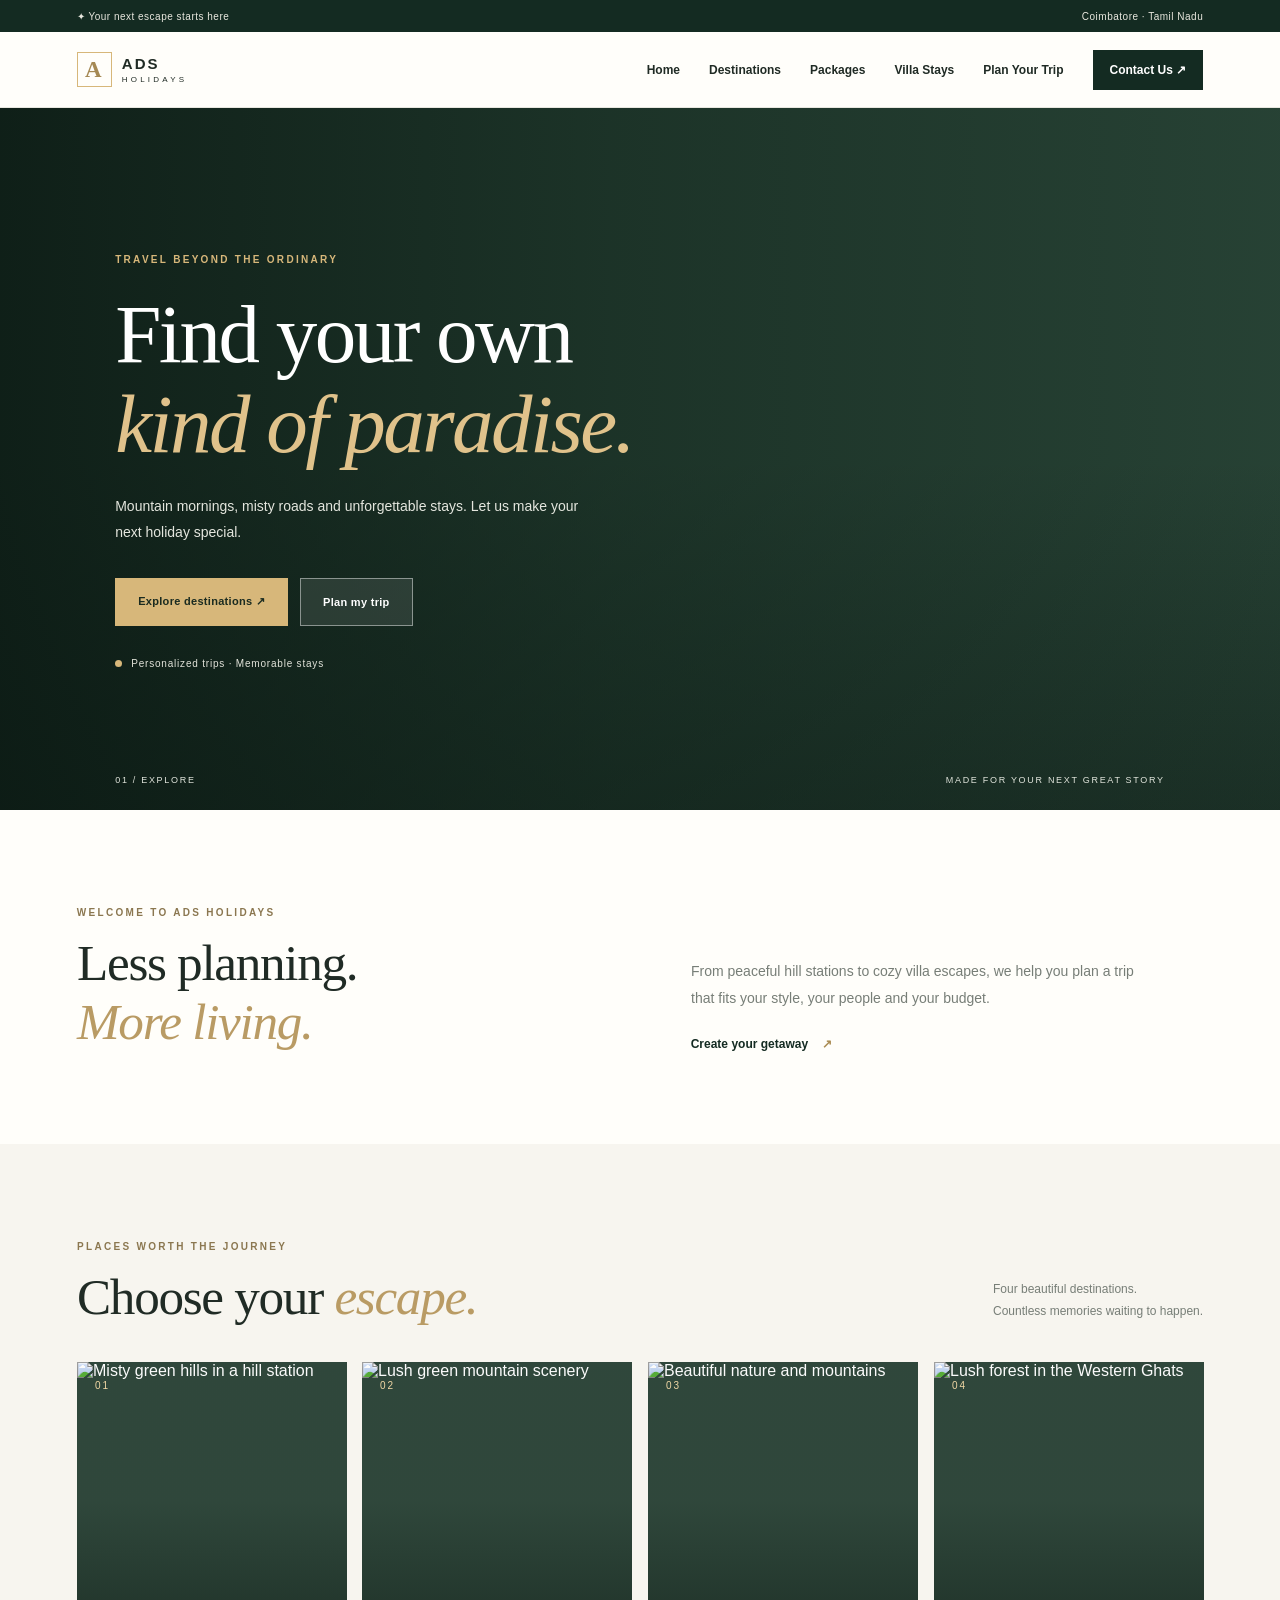
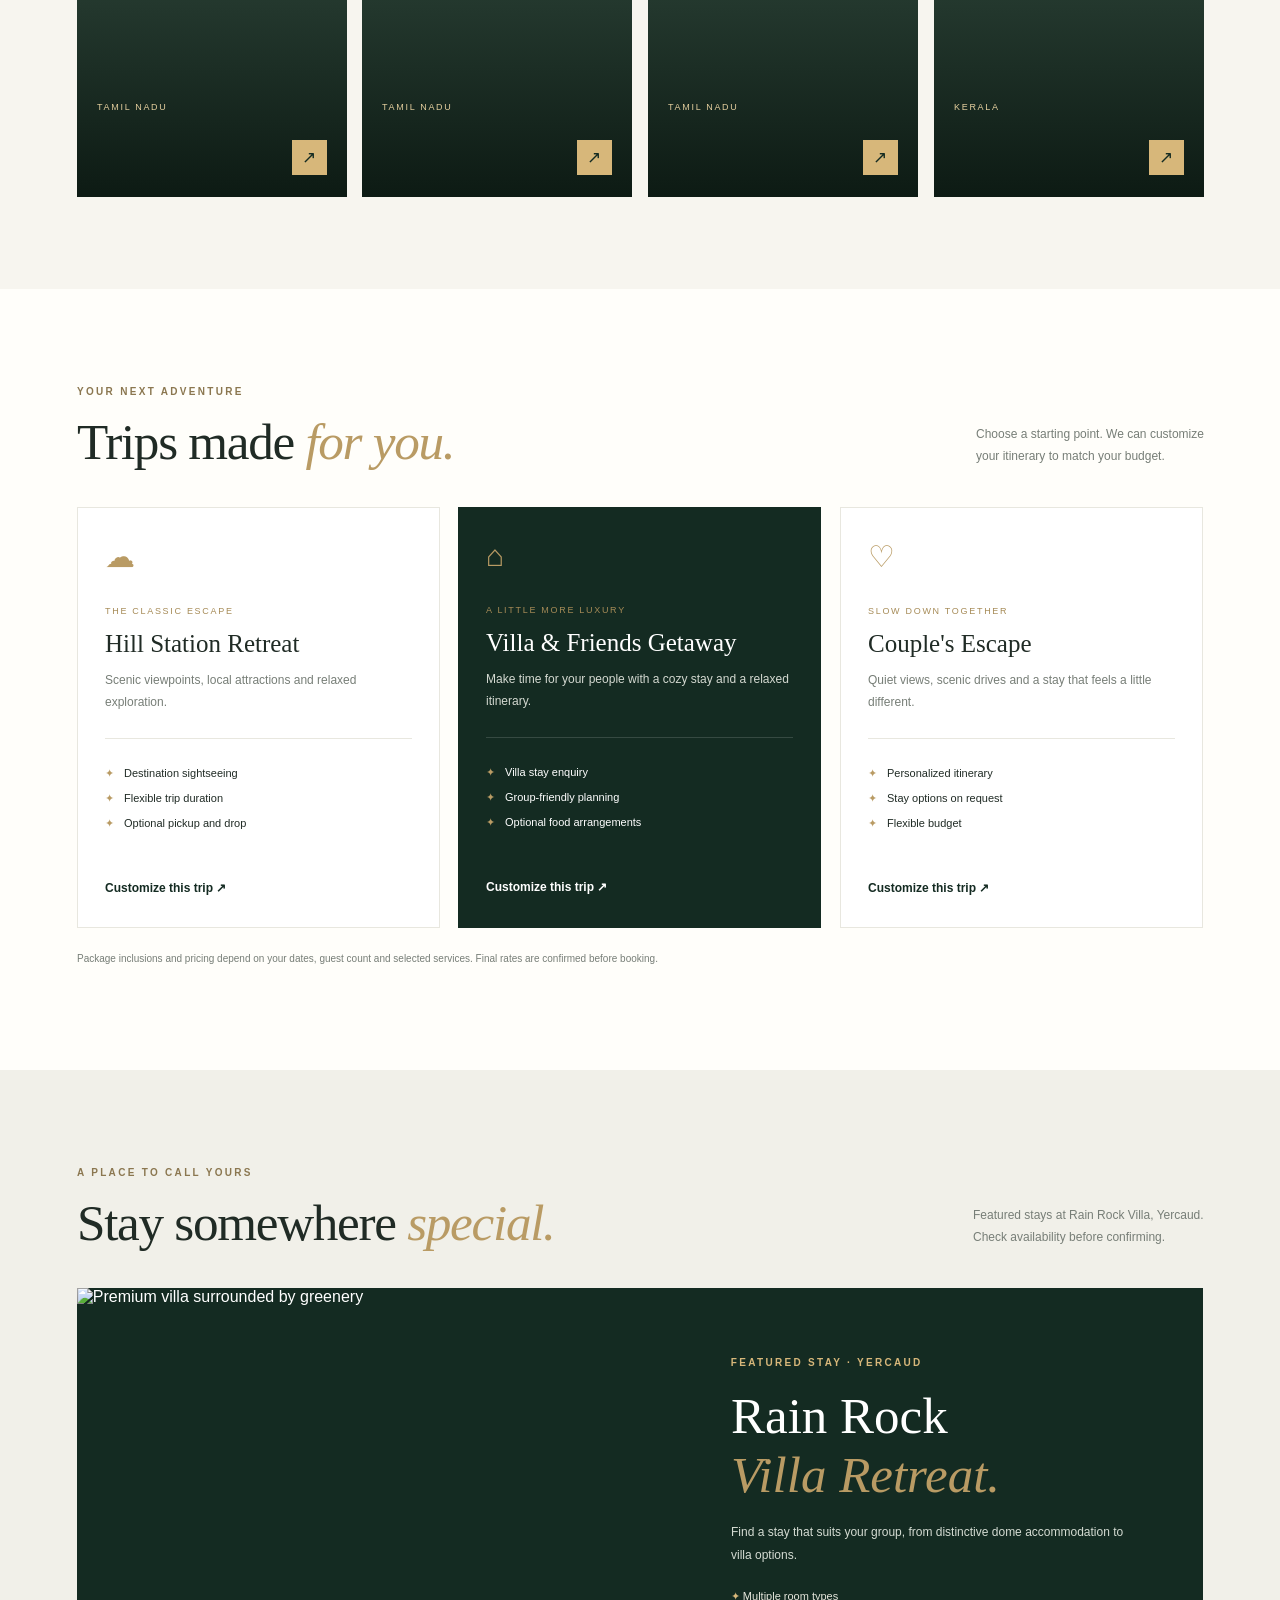
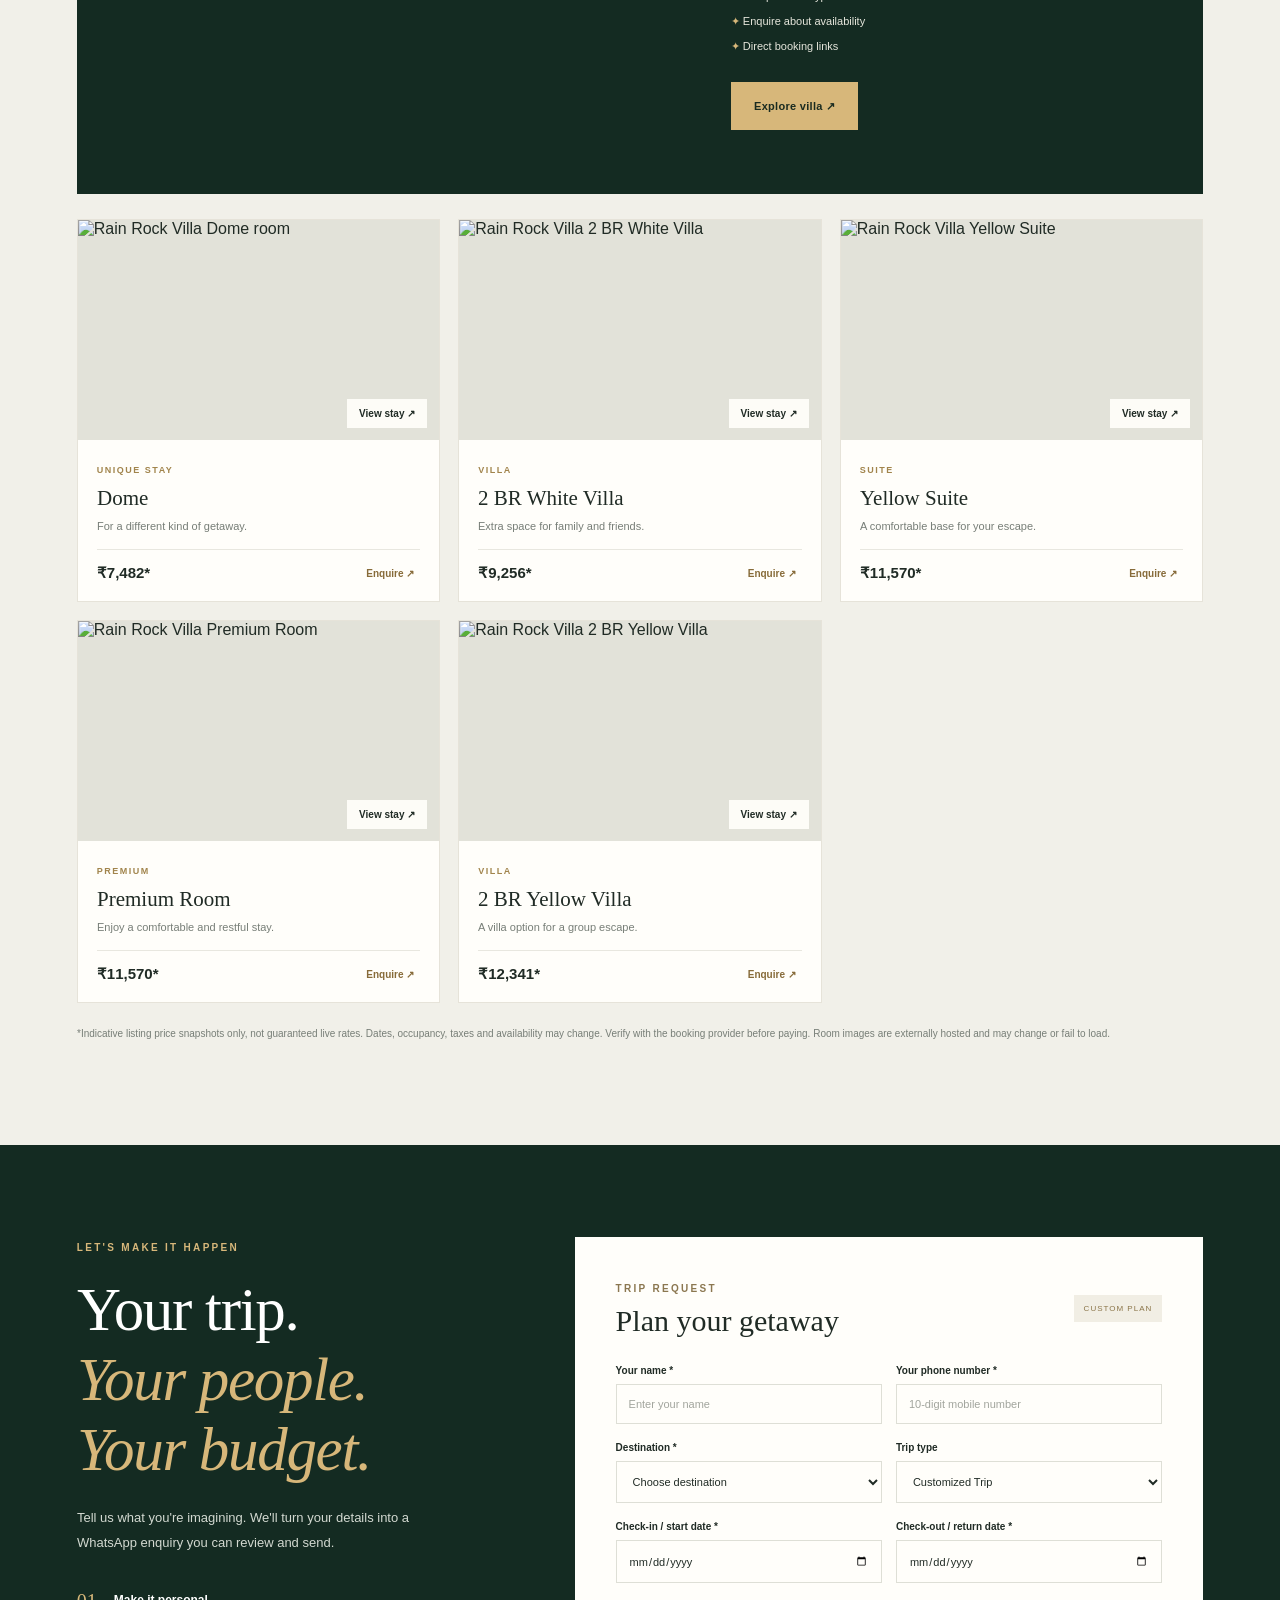
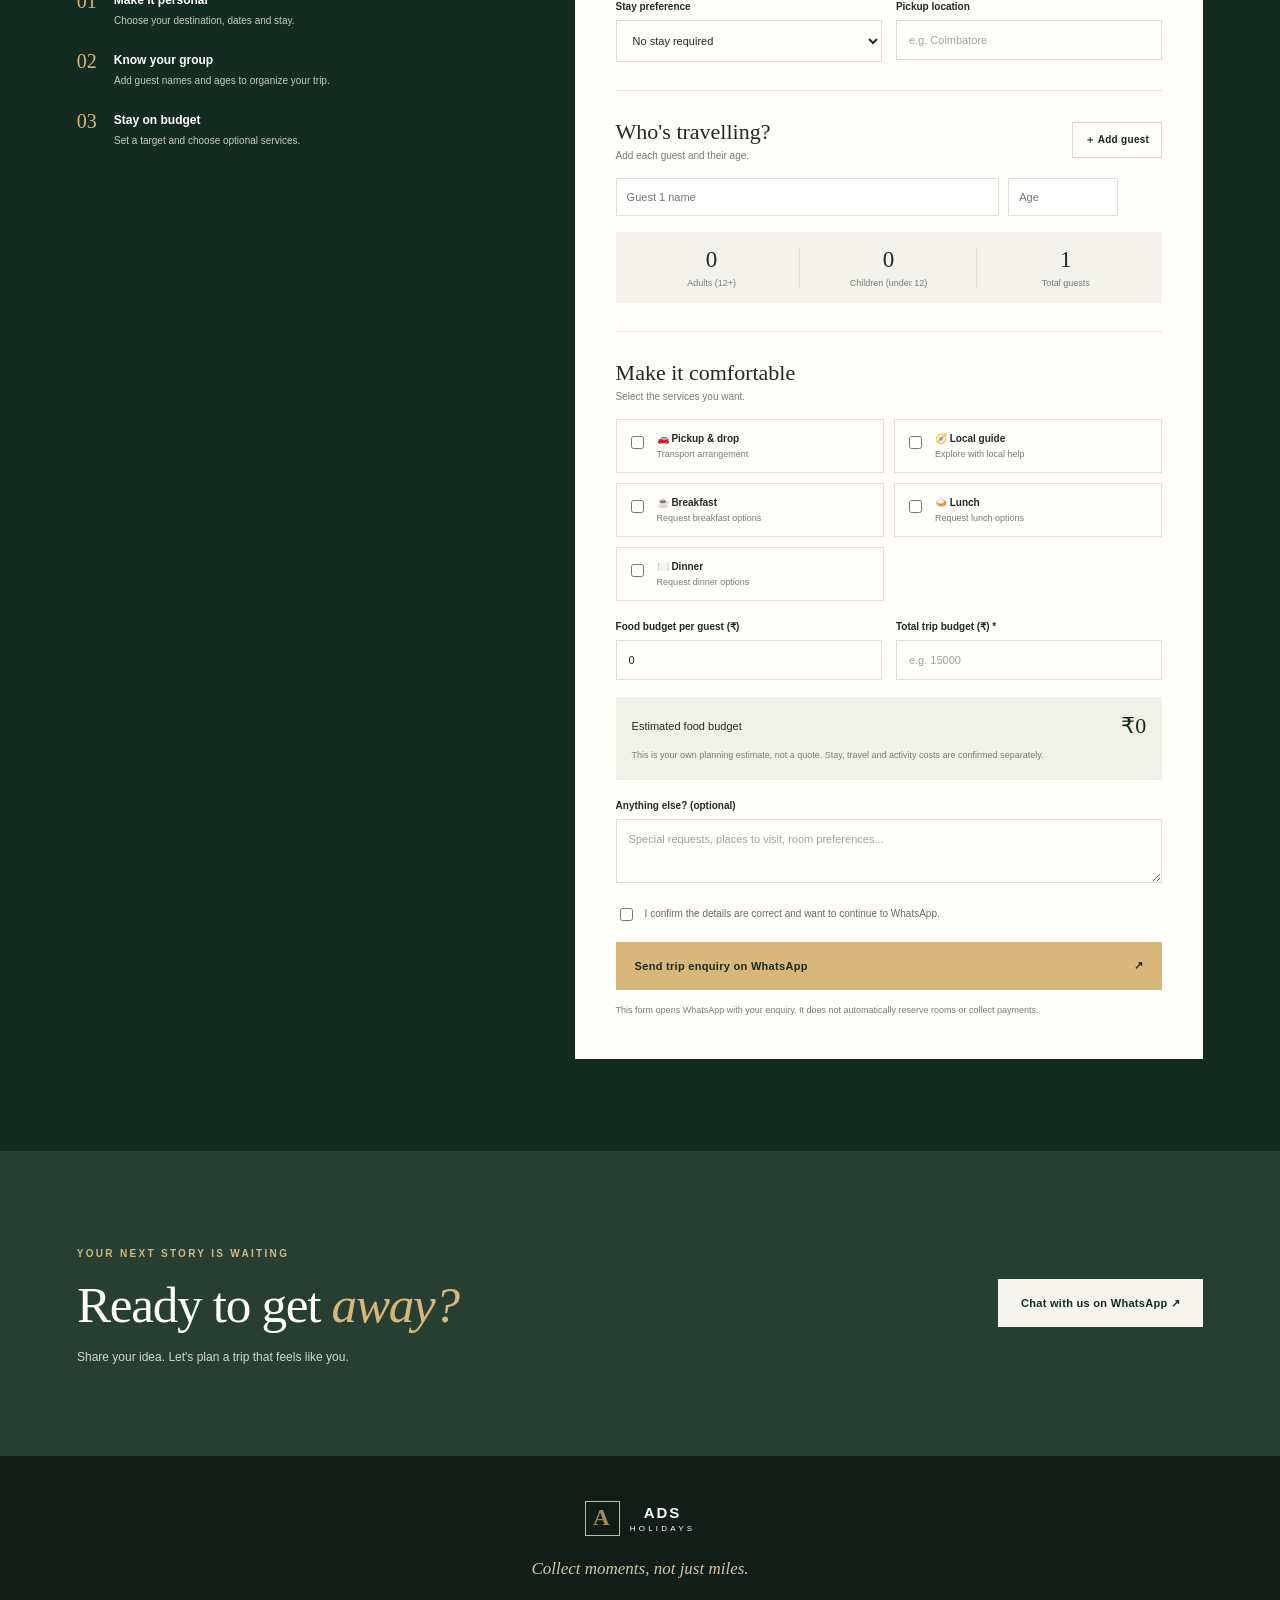
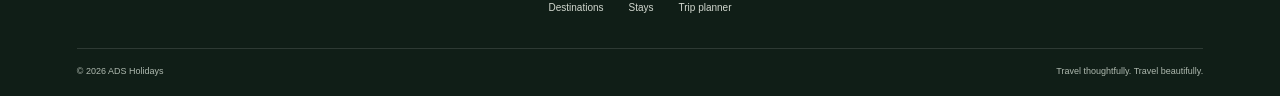
==== commit 5a41d6cf: "Update index.html" ====
--- a/index.html
+++ b/index.html
@@ -2,6 +2,7 @@
 <!DOCTYPE html>
 <html lang="en">
 <head>
+<link rel="stylesheet" href="style.css">
   <meta charset="UTF-8">
   <meta name="viewport" content="width=device-width, initial-scale=1.0">
   <meta name="theme-color" content="#101b17">
@@ -421,6 +422,8 @@
   </footer>
 
   <div class="toast" id="toast" role="status" aria-live="polite"></div>
-  <script src="script.js"></script>
+  
+<script src="script.js"></script>
+
 </body>
 </html>
--- a/style.css
+++ b/style.css
@@ -1,943 +1,460 @@
 
 :root {
-  --green: #173b2b;
-  --green-light: #2e5a40;
-  --cream: #f7f6f1;
-  --gold: #c9a56b;
-  --text: #202820;
-  --muted: #71776f;
-  --white: #ffffff;
-  --border: #e7e8e1;
-}
-
-* {
-  box-sizing: border-box;
-  margin: 0;
-  padding: 0;
-}
+  --forest: #142b22;
+  --forest-light: #203b30;
+  --cream: #f7f5ef;
+  --paper: #fffefa;
+  --gold: #d7b77a;
+  --text: #202b25;
+  --muted: #777e77;
+  --border: #e8e7df;
+  --serif: "Playfair Display", Georgia, serif;
+  --sans: "DM Sans", Arial, sans-serif;
+}
+
+* { box-sizing: border-box; }
+html { scroll-behavior: smooth; scroll-padding-top: 90px; }
+body { margin: 0; background: var(--paper); color: var(--text); font-family: var(--sans); }
+a { color: inherit; text-decoration: none; }
+button, input, select, textarea { font: inherit; }
+button { cursor: pointer; }
+img { display: block; width: 100%; object-fit: cover; }
+.section-pad { padding: 92px max(6%, calc((100% - 1280px) / 2)); }
+.eyebrow { color: #8b7750; font-size: 10px; letter-spacing: 2.3px; font-weight: 700; }
+.eyebrow.light { color: var(--gold); }
+h1, h2, h3, h4, p { margin-top: 0; }
+h2 { font: 500 clamp(36px, 4vw, 53px)/1.15 var(--serif); letter-spacing: -1.3px; margin: 14px 0 0; }
+h2 em, h1 em, .villa-feature-copy h3 em { color: #b99b64; font-weight: 500; }
+.topbar { height: 32px; padding: 0 6%; background: var(--forest); color: #e9e8df; display: flex; justify-content: space-between; align-items: center; font-size: 10px; letter-spacing: .5px; }
+.navbar { position: sticky; z-index: 20; top: 0; height: 76px; display: flex; justify-content: space-between; align-items: center; padding: 0 6%; background: rgba(255,254,250,.97); border-bottom: 1px solid var(--border); backdrop-filter: blur(12px); }
+.logo { display: flex; align-items: center; gap: 10px; font-weight: 700; letter-spacing: 2px; font-size: 15px; }
+.logo-icon { width: 35px; height: 35px; border: 1px solid var(--gold); display: grid; place-items: center; font: 600 23px var(--serif); color: #a58954; }
+.logo small { display: block; font-size: 8px; letter-spacing: 3.2px; margin-top: 3px; font-weight: 500; }
+.navbar nav { display: flex; align-items: center; gap: 29px; font-size: 12px; font-weight: 600; }
+.navbar nav a { transition: color .2s; }
+.navbar nav a:hover { color: #a38349; }
+.navbar nav .nav-cta { background: var(--forest); color: white; padding: 13px 17px; }
+.menu-toggle { display: none; border: 0; background: transparent; font-size: 25px; }
+
+.hero { min-height: 650px; height: min(78vh, 790px); position: relative; background: #294537 url("https://images.unsplash.com/photo-1448375240586-882707db888b?auto=format&fit=crop&w=2200&q=90") center 48%/cover no-repeat; color: white; display: flex; align-items: center; padding: 70px 9%; }
+.hero-overlay { position: absolute; inset: 0; background: linear-gradient(90deg,rgba(10,24,18,.84),rgba(13,30,22,.46) 48%,rgba(11,25,20,.08)),linear-gradient(0deg,rgba(9,20,16,.4),transparent 50%); }
+.hero-content { position: relative; z-index: 1; max-width: 650px; animation: appear .8s ease both; }
+.hero h1 { font: 500 clamp(48px,7vw,83px)/1.08 var(--serif); letter-spacing: -2.5px; margin: 23px 0; }
+.hero h1 em { color: #e0c28b; font-weight: 500; }
+.hero-content > p { max-width: 470px; line-height: 1.9; font-size: 14px; color: #e4e6de; }
+.hero-actions { display: flex; flex-wrap: wrap; gap: 12px; margin-top: 32px; }
+.btn { border: 1px solid transparent; min-height: 48px; display: inline-flex; align-items: center; justify-content: center; gap: 20px; padding: 14px 22px; font-weight: 700; font-size: 11px; letter-spacing: .3px; transition: transform .2s, background .2s; }
+.btn:hover { transform: translateY(-2px); }
+.btn-primary { background: var(--gold); color: #1a2b20; }
+.btn-primary:hover { background: #e7ca92; }
+.btn-glass { background: rgba(255,255,255,.1); color: white; border-color: rgba(255,255,255,.45); }
+.btn-light { background: var(--cream); color: var(--forest); }
+.hero-note { margin-top: 32px; font-size: 10px; letter-spacing: .8px; color: #e2e3da; display: flex; align-items: center; gap: 9px; }
+.live-dot { width: 7px; height: 7px; background: #d7b77a; border-radius: 50%; }
+.hero-bottom { position: absolute; z-index: 1; left: 9%; right: 9%; bottom: 25px; display: flex; justify-content: space-between; color: #e1e5dc; font-size: 9px; letter-spacing: 1.7px; }
+
+.intro { display: grid; grid-template-columns: 1fr 1fr; gap: 9%; align-items: end; }
+.intro-copy { max-width: 460px; }
+.intro-copy p { color: var(--muted); line-height: 1.9; font-size: 14px; margin-bottom: 23px; }
+.text-link { border: 0; padding: 0; background: transparent; color: var(--forest); font-size: 12px; font-weight: 700; display: inline-flex; align-items: center; gap: 14px; }
+.text-link span { color: #aa8c53; }
+.section-heading { display: flex; justify-content: space-between; align-items: end; gap: 20px; margin-bottom: 35px; }
+.section-heading > p { color: var(--muted); line-height: 1.8; font-size: 12px; margin-bottom: 5px; }
+.destinations-section { background: var(--cream); }
+.destination-grid { display: grid; grid-template-columns: repeat(4,minmax(0,1fr)); gap: 16px; }
+.destination-card { position: relative; min-height: 400px; height: 34vw; max-height: 480px; overflow: hidden; background: #30483c; color: white; }
+.destination-card > img { height: 100%; transition: transform .6s; }
+.destination-card:hover > img { transform: scale(1.06); }
+.destination-shade { position: absolute; inset: 0; background: linear-gradient(0deg,rgba(8,20,14,.88),rgba(8,20,14,.02) 68%); }
+.destination-number { position: absolute; top: 18px; left: 18px; font-size: 10px; letter-spacing: 2px; color: #f0d7a4; }
+.destination-info { position: absolute; left: 20px; right: 20px; bottom: 22px; }
+.destination-info > span { font-size: 9px; letter-spacing: 1.7px; color: #e5cf9e; }
+.destination-info h3 { font: 500 29px var(--serif); margin: 8px 0; }
+.destination-info p { font-size: 11px; color: #e4e6df; padding-right: 25px; margin-bottom: 0; }
+.circle-btn { position: absolute; bottom: 0; right: 0; width: 35px; height: 35px; border: 0; background: var(--gold); color: var(--forest); font-size: 17px; }
+
+.packages-section { background: var(--paper); }
+.package-grid { display: grid; grid-template-columns: repeat(3,minmax(0,1fr)); gap: 18px; }
+.package-card { padding: 31px 27px; border: 1px solid var(--border); background: white; transition: transform .2s, box-shadow .2s; }
+.package-card:hover { transform: translateY(-4px); box-shadow: 0 14px 35px #1a30200c; }
+.featured-package { background: var(--forest); color: white; border-color: var(--forest); }
+.package-icon { font: 30px var(--serif); color: #b99b64; margin-bottom: 26px; }
+.package-tag { font-size: 9px; letter-spacing: 1.7px; color: #a68b57; }
+.package-card h3 { font: 500 25px var(--serif); margin: 12px 0; }
+.package-card > p { min-height: 48px; font-size: 12px; line-height: 1.8; color: var(--muted); }
+.featured-package > p { color: #d4d9d1; }
+.package-card ul { list-style: none; padding: 16px 0; margin: 20px 0; border-top: 1px solid var(--border); }
+.featured-package ul { border-color: #ffffff25; }
+.package-card li { font-size: 11px; margin: 12px 0; }
+.package-card li::before { content: "✦"; color: #b99b64; margin-right: 10px; }
+.featured-package .text-link { color: white; }
+.small-note { font-size: 10px; line-height: 1.8; color: var(--muted); margin-top: 22px; }
+
+.villa-section { background: #f1f0e9; }
+.villa-feature { display: grid; grid-template-columns: 1.1fr 1fr; background: var(--forest); color: white; margin-bottom: 25px; }
+.villa-feature-image { min-height: 360px; }
+.villa-feature-image img { height: 100%; min-height: 360px; }
+.villa-feature-copy { padding: clamp(28px,5vw,65px); align-self: center; }
+.villa-feature-copy h3 { font: 500 clamp(34px,4vw,51px)/1.15 var(--serif); margin: 17px 0; }
+.villa-feature-copy > p { color: #d5dcd3; font-size: 12px; line-height: 1.9; max-width: 400px; }
+.feature-points { display: grid; gap: 12px; margin: 24px 0 29px; font-size: 11px; color: #e6e6dc; }
+.feature-points span::first-letter { color: var(--gold); }
+.room-grid { display: grid; grid-template-columns: repeat(3,minmax(0,1fr)); gap: 18px; }
+.room-card { background: var(--paper); border: 1px solid #e6e3d9; min-width: 0; }
+.room-image { height: 220px; display: block; position: relative; overflow: hidden; background: #e2e2d9; }
+.room-image img { height: 100%; transition: transform .5s; }
+.room-image:hover img { transform: scale(1.04); }
+.room-view { position: absolute; right: 12px; bottom: 12px; background: #fffefaed; padding: 9px 12px; font-size: 10px; font-weight: 700; }
+.room-content { padding: 19px; }
+.room-type { font-size: 9px; letter-spacing: 1.5px; color: #a1844c; font-weight: 700; }
+.room-content h3 { font: 500 21px var(--serif); margin: 9px 0; }
+.room-content > p { color: var(--muted); font-size: 11px; min-height: 18px; }
+.room-bottom { display: flex; justify-content: space-between; align-items: center; padding-top: 14px; border-top: 1px solid var(--border); gap: 8px; }
+.room-bottom strong { font-size: 15px; }
+.room-select { border: 0; background: transparent; color: #876b39; font-weight: 700; font-size: 10px; }
+
+.planner-section { display: grid; grid-template-columns: .8fr 1.2fr; gap: 7%; background: var(--forest); color: white; align-items: start; }
+.planner-intro { position: sticky; top: 115px; }
+.planner-intro h2 { margin: 20px 0; font-size: clamp(39px,5vw,61px); }
+.planner-intro h2 em { color: var(--gold); }
+.planner-intro > p { color: #d3d9d1; font-size: 13px; line-height: 1.9; max-width: 390px; margin-bottom: 35px; }
+.planner-benefit { display: flex; gap: 17px; margin-top: 24px; }
+.planner-benefit > span { color: var(--gold); font: 20px var(--serif); }
+.planner-benefit strong { font-size: 12px; }
+.planner-benefit p { font-size: 10px; color: #c3ccc2; margin: 7px 0 0; }
+.trip-form { padding: clamp(23px,3.2vw,42px); background: var(--paper); color: var(--text); }
+.form-title { display: flex; justify-content: space-between; align-items: center; gap: 10px; margin-bottom: 27px; }
+.form-title h3 { font: 500 30px var(--serif); margin: 8px 0 0; }
+.step-pill { background: #f1eee4; color: #8b7549; padding: 9px 10px; font-size: 8px; letter-spacing: 1px; white-space: nowrap; }
+.form-grid { display: grid; grid-template-columns: 1fr 1fr; gap: 18px 14px; }
+.field { min-width: 0; }
+.field label { display: block; font-size: 10px; font-weight: 700; margin-bottom: 8px; }
+.field input, .field select, .field textarea { width: 100%; border: 1px solid #dedfd6; border-radius: 0; background: #fffefa; padding: 13px 12px; font-size: 11px; color: var(--text); outline: none; }
+.field input:focus, .field select:focus, .field textarea:focus { border-color: #b29a67; box-shadow: 0 0 0 2px #d7b77a22; }
+.field input::placeholder, .field textarea::placeholder { color: #a2a59d; }
+.form-divider { height: 1px; background: var(--border); margin: 28px 0; }
+.subheading-row { display: flex; justify-content: space-between; align-items: center; gap: 10px; margin-bottom: 17px; }
+.subheading-row h4 { font: 500 22px var(--serif); margin: 0 0 5px; }
+.subheading-row p { font-size: 10px; color: var(--muted); margin: 0; }
+.btn-outline { border: 1px solid #d7d7cb; background: transparent; color: var(--forest); }
+.btn-small { min-height: 36px; padding: 9px 12px; font-size: 10px; white-space: nowrap; }
+.guest-list { display: grid; gap: 10px; }
+.guest-row { display: grid; grid-template-columns: 1fr 110px 35px; gap: 9px; align-items: center; }
+.guest-row input { min-width: 0; width: 100%; padding: 12px 10px; font-size: 11px; border: 1px solid #dedfd6; outline: none; }
+.guest-row input:focus { border-color: #b29a67; }
+.remove-guest { height: 37px; border: 1px solid #e5ddd3; background: #fbf4ee; color: #995c45; font-size: 17px; }
+.guest-summary { display: grid; grid-template-columns: repeat(3,1fr); background: #f3f2ec; margin-top: 16px; padding: 15px 8px; text-align: center; }
+.guest-summary > div { display: grid; gap: 5px; border-right: 1px solid #dfdfd5; }
+.guest-summary > div:last-child { border: 0; }
+.guest-summary strong { font: 500 23px var(--serif); }
+.guest-summary span { color: var(--muted); font-size: 9px; }
+.option-grid { display: grid; grid-template-columns: 1fr 1fr; gap: 10px; }
+.check-option { display: flex; gap: 10px; align-items: flex-start; border: 1px solid #e3e3d9; padding: 13px 10px; cursor: pointer; }
+.check-option input { margin-top: 3px; accent-color: var(--forest); }
+.check-option b { display: block; font-size: 10px; }
+.check-option small { display: block; color: var(--muted); font-size: 9px; margin-top: 5px; }
+.budget-grid { margin-top: 20px; }
+.budget-preview { background: #f0f1e9; padding: 16px; margin-top: 17px; }
+.budget-preview > div { display: flex; justify-content: space-between; gap: 10px; align-items: center; }
+.budget-preview span { font-size: 11px; }
+.budget-preview strong { font: 500 22px var(--serif); color: var(--forest); }
+.budget-preview p { font-size: 9px; line-height: 1.7; color: var(--muted); margin: 9px 0 0; }
+.message-field { margin-top: 20px; }
+.privacy-note { display: flex; gap: 9px; margin-top: 19px; font-size: 10px; line-height: 1.6; color: #656c64; }
+.privacy-note input { accent-color: var(--forest); margin-top: 2px; }
+.submit-btn { width: 100%; margin-top: 18px; justify-content: space-between; padding: 16px 18px; }
+.form-footnote { font-size: 9px; color: var(--muted); line-height: 1.7; margin: 13px 0 0; }
+
+.contact-banner { display: flex; justify-content: space-between; align-items: center; gap: 25px; background: #263f32; color: white; }
+.contact-banner h2 { margin: 15px 0; }
+.contact-banner h2 em { color: var(--gold); }
+.contact-banner p { color: #d2d9d1; font-size: 12px; margin-bottom: 0; }
+.footer { padding: 45px 6% 20px; background: #101e17; color: white; text-align: center; }
+.footer-logo { justify-content: center; }
+.footer > p { font: italic 17px var(--serif); color: #d5c5a3; margin: 23px 0; }
+.footer-links { display: flex; justify-content: center; gap: 25px; font-size: 10px; color: #d1d7ce; margin: 22px 0 35px; }
+.footer-bottom { border-top: 1px solid #ffffff20; padding-top: 17px; display: flex; justify-content: space-between; gap: 12px; font-size: 9px; color: #aeb9af; }
+.toast { position: fixed; z-index: 99; bottom: 22px; left: 50%; transform: translate(-50%,20px); background: #fffefa; color: var(--forest); padding: 14px 20px; font-size: 12px; box-shadow: 0 10px 35px #0002; opacity: 0; pointer-events: none; transition: .25s; max-width: 90%; }
+.toast.show { opacity: 1; transform: translate(-50%,0); }
+@keyframes appear { from { opacity: 0; transform: translateY(15px); } to { opacity: 1; transform: translateY(0); } }
+
+@media (max-width: 1000px) {
+  .navbar nav { gap: 16px; }
+  .destination-grid { grid-template-columns: repeat(2,minmax(0,1fr)); }
+  .destination-card { height: 420px; }
+  .planner-section { grid-template-columns: 1fr; gap: 35px; }
+  .planner-intro { position: static; }
+  .planner-intro h2 br { display: none; }
+  .planner-benefit { display: inline-flex; width: 32%; vertical-align: top; padding-right: 10px; }
+  .room-grid { grid-template-columns: repeat(2,minmax(0,1fr)); }
+}
+
+@media (max-width: 700px) {
+  .section-pad { padding: 65px 5%; }
+  .topbar { padding: 0 5%; font-size: 9px; }
+  .topbar span:last-child { display: none; }
+  .navbar { height: 67px; padding: 0 5%; }
+  .menu-toggle { display: block; }
+  .navbar nav { display: none; position: absolute; left: 0; right: 0; top: 66px; padding: 18px 5% 23px; background: var(--paper); border-bottom: 1px solid var(--border); flex-direction: column; align-items: stretch; gap: 0; }
+  .navbar nav.open { display: flex; }
+  .navbar nav a { padding: 13px 0; }
+  .navbar nav .nav-cta { text-align: center; margin-top: 8px; padding: 14px; }
+  .hero { min-height: 590px; height: 76vh; padding: 60px 6%; background-position: 58% center; }
+  .hero-overlay { background: linear-gradient(90deg,rgba(10,24,18,.8),rgba(13,30,22,.4)),linear-gradient(0deg,rgba(9,20,16,.4),transparent); }
+  .hero h1 { font-size: clamp(45px,12vw,68px); }
+  .hero-content > p { font-size: 12px; }
+  .hero-bottom { left: 6%; right: 6%; font-size: 8px; }
+  .hero-bottom span:last-child { text-align: right; }
+  .intro { grid-template-columns: 1fr; gap: 20px; }
+  .section-heading { align-items: flex-start; flex-direction: column; gap: 12px; }
+  .destination-grid { gap: 10px; }
+  .destination-card { min-height: 290px; height: 65vw; }
+  .destination-info { left: 13px; right: 13px; bottom: 15px; }
+  .destination-info h3 { font-size: 24px; }
+  .destination-info p { font-size: 10px; padding-right: 0; }
+  .circle-btn { position: static; margin-top: 12px; width: 31px; height: 31px; }
+  .package-grid { grid-template-columns: 1fr; }
+  .package-card > p { min-height: auto; }
+  .villa-feature { grid-template-columns: 1fr; }
+  .villa-feature-image, .villa-feature-image img { min-height: 240px; height: 58vw; }
+  .villa-feature-copy { padding: 30px 24px; }
+  .room-grid { grid-template-columns: 1fr 1fr; gap: 10px; }
+  .room-image { height: 155px; }
+  .room-content { padding: 12px; }
+  .room-content h3 { font-size: 17px; }
+  .room-content > p { font-size: 10px; line-height: 1.5; }
+  .room-bottom { align-items: flex-start; flex-direction: column; gap: 9px; }
+  .planner-benefit { width: 100%; display: flex; }
+  .trip-form { padding: 22px 15px; }
+  .form-title h3 { font-size: 26px; }
+  .form-grid { gap: 15px 10px; }
+  .field input, .field select, .field textarea { padding: 12px 9px; }
+  .guest-row { grid-template-columns: minmax(0,1fr) 82px 31px; gap: 6px; }
+  .guest-row input { padding: 11px 7px; }
+  .option-grid { gap: 7px; }
+  .check-option { padding: 10px 7px; gap: 6px; }
+  .check-option b { font-size: 9px; }
+  .contact-banner { flex-direction: column; align-items: flex-start; }
+  .footer-bottom { flex-direction: column; }
+}
+
+@media (max-width: 380px) {
+  .room-grid { grid-template-columns: 1fr; }
+  .room-image { height: 220px; }
+  .form-grid { grid-template-columns: 1fr; }
+  .guest-row { grid-template-columns: minmax(0,1fr) 76px 30px; }
+}
+
+/* ==========================================
+   ADS HOLIDAYS — PREMIUM SCROLL ANIMATIONS
+========================================== */
 
 html {
   scroll-behavior: smooth;
-  scroll-padding-top: 85px;
-}
-
-body {
-  font-family: Arial, Helvetica, sans-serif;
-  color: var(--text);
-  background: var(--white);
-  line-height: 1.6;
-}
-
-a {
-  color: inherit;
-}
-
+}
+
+:root {
+  --reveal-distance: 42px;
+  --reveal-duration: 750ms;
+  --animation-ease: cubic-bezier(0.22, 1, 0.36, 1);
+}
+
+/* Main scroll reveal */
+.reveal,
+.reveal-left,
+.reveal-right,
+.reveal-scale {
+  opacity: 0;
+  transition:
+    opacity var(--reveal-duration) ease,
+    transform var(--reveal-duration) var(--animation-ease);
+  will-change: opacity, transform;
+}
+
+.reveal {
+  transform: translateY(var(--reveal-distance));
+}
+
+.reveal-left {
+  transform: translateX(-var(--reveal-distance));
+}
+
+.reveal-right {
+  transform: translateX(var(--reveal-distance));
+}
+
+.reveal-scale {
+  transform: scale(0.94);
+}
+
+.reveal.visible,
+.reveal-left.visible,
+.reveal-right.visible,
+.reveal-scale.visible {
+  opacity: 1;
+  transform: translate3d(0, 0, 0) scale(1);
+}
+
+/* Hero entrance animation */
+.hero-content,
+.hero h1,
+.hero h2,
+.hero p,
+.hero .btn,
+.hero .button {
+  animation: heroEntrance 900ms var(--animation-ease) both;
+}
+
+.hero h1 {
+  animation-delay: 100ms;
+}
+
+.hero p {
+  animation-delay: 220ms;
+}
+
+.hero .btn,
+.hero .button {
+  animation-delay: 340ms;
+}
+
+@keyframes heroEntrance {
+  from {
+    opacity: 0;
+    transform: translateY(28px);
+  }
+
+  to {
+    opacity: 1;
+    transform: translateY(0);
+  }
+}
+
+/* Premium image movement */
+img {
+  max-width: 100%;
+}
+
+.destination-card img,
+.package-card img,
+.villa-card img,
+.tour-card img,
+.destination img,
+.package img,
+.villa img {
+  transition: transform 650ms var(--animation-ease);
+}
+
+.destination-card:hover img,
+.package-card:hover img,
+.villa-card:hover img,
+.tour-card:hover img,
+.destination:hover img,
+.package:hover img,
+.villa:hover img {
+  transform: scale(1.055);
+}
+
+/* Card elevation */
+.destination-card,
+.package-card,
+.villa-card,
+.tour-card,
+.feature-card {
+  transition:
+    transform 350ms var(--animation-ease),
+    box-shadow 350ms ease;
+}
+
+.destination-card:hover,
+.package-card:hover,
+.villa-card:hover,
+.tour-card:hover,
+.feature-card:hover {
+  transform: translateY(-7px);
+  box-shadow: 0 18px 38px rgba(0, 0, 0, 0.13);
+}
+
+/* Buttons */
 button,
+.btn,
+.button,
+a.btn,
+a.button {
+  transition:
+    transform 250ms ease,
+    box-shadow 250ms ease,
+    background-color 250ms ease;
+}
+
+button:hover,
+.btn:hover,
+.button:hover,
+a.btn:hover,
+a.button:hover {
+  transform: translateY(-2px);
+}
+
+/* Navbar scroll effect — enabled by JS */
+nav,
+.navbar,
+header {
+  transition:
+    background-color 300ms ease,
+    box-shadow 300ms ease,
+    backdrop-filter 300ms ease;
+}
+
+.nav-scrolled {
+  box-shadow: 0 8px 25px rgba(0, 0, 0, 0.1);
+  backdrop-filter: blur(14px);
+}
+
+/* Form controls */
 input,
 select,
 textarea {
-  font: inherit;
-}
-
-button,
-a {
-  -webkit-tap-highlight-color: transparent;
-}
-
-button {
-  cursor: pointer;
-}
-
-.navbar {
-  position: sticky;
-  top: 0;
-  z-index: 1000;
-  min-height: 76px;
-  display: flex;
-  justify-content: space-between;
-  align-items: center;
-  gap: 25px;
-  padding: 15px 7%;
-  background: #fff;
-  border-bottom: 1px solid #eeeeea;
-}
-
-.brand {
-  text-decoration: none;
-  font-size: 25px;
-  font-weight: 800;
-  letter-spacing: -1px;
-  color: var(--green);
-  white-space: nowrap;
-}
-
-.brand span {
-  color: var(--gold);
-}
-
-.navbar nav {
-  display: flex;
-  align-items: center;
-  gap: 27px;
-}
-
-.navbar nav a {
-  text-decoration: none;
-  font-size: 14px;
-  font-weight: 600;
-  transition: color 0.2s ease;
-}
-
-.navbar nav a:hover {
-  color: var(--gold);
-}
-
-.navbar nav .nav-cta {
-  padding: 11px 17px;
-  border-radius: 6px;
-  background: var(--green);
-  color: #fff;
-}
-
-.menu-toggle {
-  display: none;
-  border: 0;
-  background: transparent;
-  color: var(--green);
-  font-size: 27px;
-}
-
-.hero {
-  min-height: 650px;
-  display: flex;
-  align-items: center;
-  padding: 80px 8%;
-  color: #fff;
-  background:
-    linear-gradient(90deg, rgba(10, 30, 21, 0.86), rgba(10, 30, 21, 0.25)),
-    url("https://images.unsplash.com/photo-1464822759023-fed622ff2c3b?auto=format&fit=crop&w=2000&q=90")
-    center 48% / cover no-repeat;
-}
-
-.hero-content {
-  max-width: 690px;
-}
-
-.eyebrow {
-  display: inline-block;
-  color: #927345;
-  font-size: 11px;
-  font-weight: 800;
-  letter-spacing: 3px;
-}
-
-.eyebrow.light {
-  color: #e7c994;
-}
-
-.hero h1 {
-  margin: 22px 0;
-  font-size: clamp(48px, 7vw, 82px);
-  line-height: 1.05;
-  letter-spacing: -3px;
-}
-
-.hero h1 span {
-  color: #e4c38f;
-}
-
-.hero-content > p {
-  max-width: 530px;
-  color: #f0f0e9;
-  font-size: 17px;
-  line-height: 1.9;
-}
-
-.hero-actions {
-  display: flex;
-  flex-wrap: wrap;
-  gap: 13px;
-  margin-top: 30px;
-}
-
-.btn {
-  display: inline-flex;
-  justify-content: center;
-  align-items: center;
-  border: 0;
-  border-radius: 7px;
-  padding: 14px 21px;
-  text-decoration: none;
-  font-weight: 700;
-  font-size: 14px;
-  transition: background 0.2s ease, transform 0.2s ease;
-}
-
-.btn:hover {
-  transform: translateY(-2px);
-}
-
-.btn-primary {
-  background: #e4c38f;
-  color: #172b20;
-}
-
-.btn-primary:hover {
-  background: #f0d6aa;
-}
-
-.btn-outline {
-  border: 1px solid #ffffffa6;
-  color: #fff;
-  background: #ffffff12;
-}
-
-.btn-outline:hover {
-  background: #ffffff25;
-}
-
-.hero-note {
-  margin-top: 35px;
-  color: #e4e4d9;
-  font-size: 13px;
-  letter-spacing: 1px;
-}
-
-.section {
-  padding: 85px 7%;
-}
-
-.intro {
-  text-align: center;
-  background: var(--cream);
-}
-
-.intro h2 {
-  margin: 15px 0;
-  font-size: clamp(30px, 4vw, 46px);
-  line-height: 1.2;
-  letter-spacing: -1px;
-}
-
-.intro > p {
-  max-width: 620px;
-  margin: 0 auto;
-  color: var(--muted);
-}
-
-.section-title {
-  display: flex;
-  align-items: end;
-  justify-content: space-between;
-  gap: 25px;
-  margin-bottom: 35px;
-}
-
-.section-title h2 {
-  margin-top: 9px;
-  font-size: clamp(28px, 4vw, 39px);
-  line-height: 1.2;
-  letter-spacing: -1px;
-}
-
-.section-title > p {
-  max-width: 350px;
-  color: var(--muted);
-  font-size: 14px;
-}
-
-.destination-grid {
-  display: grid;
-  grid-template-columns: repeat(4, minmax(0, 1fr));
-  gap: 20px;
-}
-
-.destination-card {
-  min-width: 0;
-  border-radius: 13px;
+  transition: border-color 200ms ease, box-shadow 200ms ease;
+}
+
+input:focus,
+select:focus,
+textarea:focus {
+  outline: none;
+  border-color: #3b82f6;
+  box-shadow: 0 0 0 3px rgba(59, 130, 246, 0.13);
+}
+
+/* Optional image parallax container */
+.parallax-container {
   overflow: hidden;
-  background: #fff;
-  border: 1px solid var(--border);
-  transition: transform 0.25s ease, box-shadow 0.25s ease;
-}
-
-.destination-card:hover {
-  transform: translateY(-5px);
-  box-shadow: 0 15px 35px #00000012;
-}
-
-.destination-card img {
-  width: 100%;
-  height: 235px;
-  object-fit: cover;
-  display: block;
-}
-
-.destination-info {
-  padding: 20px;
-}
-
-.destination-info > span,
-.room-label {
-  color: #98784c;
-  font-size: 10px;
-  font-weight: 800;
-  letter-spacing: 1.5px;
-}
-
-.destination-info h3 {
-  margin: 7px 0;
-  font-size: 22px;
-}
-
-.destination-info p {
-  min-height: 65px;
-  color: var(--muted);
-  font-size: 13px;
-}
-
-.text-btn {
-  margin-top: 14px;
-  border: 0;
-  background: transparent;
-  color: var(--green);
-  font-size: 13px;
-  font-weight: 800;
-  text-align: left;
-}
-
-.text-btn:hover {
-  color: #9c7743;
-}
-
-.packages {
-  background: #f3f3ed;
-}
-
-.package-grid {
-  display: grid;
-  grid-template-columns: repeat(3, minmax(0, 1fr));
-  gap: 22px;
-}
-
-.package-card {
-  position: relative;
-  padding: 30px;
-  border: 1px solid #e0e3da;
-  border-radius: 14px;
-  background: #fff;
-}
-
-.package-card.featured {
-  border: 2px solid var(--green);
-}
-
-.package-tag {
-  position: absolute;
-  top: 0;
-  right: 20px;
-  padding: 6px 10px;
-  border-radius: 0 0 7px 7px;
-  background: var(--green);
-  color: #fff;
-  font-size: 10px;
-  font-weight: 800;
-  letter-spacing: 1px;
-}
-
-.package-number {
-  color: #b8a27d;
-  font-size: 13px;
-  font-weight: 800;
-  letter-spacing: 2px;
-}
-
-.package-card h3 {
-  margin: 12px 0;
-  font-size: 24px;
-}
-
-.package-card > p {
-  color: var(--muted);
-  font-size: 14px;
-}
-
-.package-card ul {
-  margin: 22px 0;
-  padding-left: 20px;
-  color: #4e594f;
-  font-size: 13px;
-  line-height: 2.1;
-}
-
-.btn-dark {
-  width: 100%;
-  background: var(--green);
-  color: #fff;
-}
-
-.btn-dark:hover {
-  background: var(--green-light);
-}
-
-.section-footnote {
-  margin-top: 25px;
-  color: var(--muted);
-  font-size: 12px;
-  text-align: center;
-}
-
-.rainrock-section {
-  padding: 80px 7%;
-  background: #fff;
-}
-
-.rainrock-grid {
-  display: grid;
-  grid-template-columns: repeat(3, minmax(0, 1fr));
-  gap: 24px;
-}
-
-.rainrock-card {
-  min-width: 0;
-  overflow: hidden;
-  border: 1px solid var(--border);
-  border-radius: 14px;
-  background: #fff;
-  transition: transform 0.25s ease, box-shadow 0.25s ease;
-}
-
-.rainrock-card:hover {
-  transform: translateY(-5px);
-  box-shadow: 0 15px 35px #00000012;
-}
-
-.rainrock-card img {
-  display: block;
-  width: 100%;
-  height: 235px;
-  object-fit: cover;
-  background: #e9e9e2;
-}
-
-.rainrock-body {
-  padding: 23px;
-}
-
-.rainrock-body h3 {
-  margin: 8px 0;
-  font-size: 22px;
-}
-
-.rainrock-body > p:not(.tax-note) {
-  min-height: 48px;
-  color: var(--muted);
-  font-size: 13px;
-}
-
-.rainrock-price {
-  margin-top: 17px;
-  font-size: 27px;
-  font-weight: 800;
-  letter-spacing: -0.5px;
-}
-
-.rainrock-price small {
-  color: var(--muted);
-  font-size: 12px;
-  font-weight: 400;
-  letter-spacing: 0;
-}
-
-.tax-note {
-  margin-top: 2px;
-  color: #777d75;
-  font-size: 11px;
-}
-
-.room-btn {
-  display: block;
-  margin-top: 17px;
-  padding: 12px;
-  border-radius: 7px;
-  background: var(--green);
-  color: #fff;
-  text-align: center;
-  text-decoration: none;
-  font-size: 13px;
-  font-weight: 700;
-}
-
-.room-btn:hover {
-  background: var(--green-light);
-}
-
-.price-disclaimer {
-  margin-top: 27px;
-  color: var(--muted);
-  font-size: 12px;
-  line-height: 1.8;
-  text-align: center;
-}
-
-.booking-source {
-  margin-top: 8px;
-  font-size: 12px;
-  text-align: center;
-}
-
-.booking-source a {
-  color: var(--green);
-  font-weight: 700;
-}
-
-.booking-section {
-  display: grid;
-  grid-template-columns: minmax(0, 0.8fr) minmax(0, 1.2fr);
-  align-items: start;
-  gap: 55px;
-  padding: 85px 7%;
-  background: var(--green);
-}
-
-.booking-intro {
-  position: sticky;
-  top: 110px;
-  color: #fff;
-}
-
-.booking-intro h2 {
-  margin: 18px 0;
-  font-size: clamp(35px, 5vw, 54px);
-  line-height: 1.13;
-  letter-spacing: -1.5px;
-}
-
-.booking-intro > p {
-  max-width: 440px;
-  margin-bottom: 27px;
-  color: #d9e2d9;
-  line-height: 1.9;
-}
-
-.booking-benefit {
-  margin-top: 15px;
-  color: #e8e6d8;
-  font-size: 14px;
-}
-
-.booking-form {
-  min-width: 0;
-  padding: 30px;
-  border-radius: 15px;
-  background: #fff;
-}
-
-.booking-form > h3 {
-  font-size: 27px;
-}
-
-.form-subtitle {
-  margin: 5px 0 25px;
-  color: var(--muted);
-  font-size: 13px;
-}
-
-.form-grid {
-  display: grid;
-  grid-template-columns: repeat(2, minmax(0, 1fr));
-  gap: 18px;
-}
-
-.booking-form label {
-  display: block;
-  color: #374137;
-  font-size: 12px;
-  font-weight: 700;
-}
-
-.booking-form input:not([type="checkbox"]),
-.booking-form select,
-.booking-form textarea {
-  display: block;
-  width: 100%;
-  margin-top: 7px;
-  padding: 12px;
-  border: 1px solid #dfe3dc;
-  border-radius: 7px;
-  outline: none;
-  background: #fff;
-  color: var(--text);
-  font-size: 13px;
-}
-
-.booking-form input:focus,
-.booking-form select:focus,
-.booking-form textarea:focus {
-  border-color: #698b72;
-  box-shadow: 0 0 0 3px #698b721c;
-}
-
-.booking-form textarea {
-  resize: vertical;
-}
-
-.form-divider {
-  height: 1px;
-  margin: 25px 0;
-  background: var(--border);
-}
-
-.subheading-row {
-  display: flex;
-  align-items: center;
-  justify-content: space-between;
-  gap: 12px;
-  margin-bottom: 15px;
-}
-
-.booking-form h4 {
-  margin-bottom: 4px;
-  font-size: 16px;
-}
-
-.subheading-row p,
-.small-muted {
-  color: var(--muted);
-  font-size: 12px;
-}
-
-.btn-small {
-  padding: 9px 12px;
-  font-size: 12px;
-}
-
-.btn-light {
-  background: #edf1eb;
-  color: var(--green);
-}
-
-.btn-light:hover {
-  background: #dce7dc;
-}
-
-.guest-list {
-  display: grid;
-  gap: 12px;
-}
-
-.guest-row {
-  display: grid;
-  grid-template-columns: minmax(0, 1fr) 100px 40px;
-  align-items: end;
-  gap: 10px;
-  padding: 12px;
-  border: 1px solid var(--border);
-  border-radius: 8px;
-  background: #fbfcf9;
-}
-
-.guest-row label {
-  min-width: 0;
-}
-
-.guest-row input {
-  min-width: 0;
-}
-
-.remove-guest {
-  height: 40px;
-  border: 1px solid #ead4d0;
-  border-radius: 7px;
-  background: #fff3f1;
-  color: #a03f32;
-  font-size: 19px;
-}
-
-.guest-count {
-  margin-top: 12px;
-  color: var(--green);
-  font-size: 12px;
-  font-weight: 700;
-}
-
-.service-options {
-  display: flex;
-  flex-wrap: wrap;
-  gap: 10px;
-  margin: 15px 0;
-}
-
-.booking-form .check-option {
-  display: inline-flex;
-  align-items: center;
-  gap: 8px;
-  padding: 10px 12px;
-  border: 1px solid var(--border);
-  border-radius: 7px;
-  background: #fff;
-  cursor: pointer;
-  font-weight: 500;
-}
-
-.check-option input {
-  accent-color: var(--green);
-}
-
-.full-label {
-  margin-top: 17px;
-}
-
-.estimate-panel {
-  display: flex;
-  flex-direction: column;
-  gap: 5px;
-  margin: 23px 0;
-  padding: 17px;
-  border-radius: 9px;
-  background: #f0f4ee;
-}
-
-.estimate-panel span {
-  color: #4d594d;
-  font-size: 12px;
-}
-
-.estimate-panel strong {
-  color: var(--green);
-  font-size: 25px;
-}
-
-.estimate-panel small {
-  color: var(--muted);
-  font-size: 11px;
-  line-height: 1.6;
-}
-
-.btn-whatsapp {
-  width: 100%;
-  background: #168c54;
-  color: #fff;
-}
-
-.btn-whatsapp:hover {
-  background: #117442;
-}
-
-.form-disclaimer {
-  margin-top: 13px;
-  color: var(--muted);
-  font-size: 11px;
-  line-height: 1.7;
-}
-
-.form-message {
-  margin-top: 10px;
-  color: #a03f32;
-  font-size: 12px;
-}
-
-.footer {
-  padding: 40px 7% 25px;
-  background: #102b1e;
-  color: #fff;
-  text-align: center;
-}
-
-.footer-brand {
-  display: inline-block;
-  color: #fff;
-}
-
-.footer > p {
-  margin: 10px 0 20px;
-  color: #d1d9d1;
-  font-size: 13px;
-}
-
-.footer-links {
-  display: flex;
-  justify-content: center;
-  flex-wrap: wrap;
-  gap: 20px;
-  margin-bottom: 25px;
-}
-
-.footer-links a {
-  color: #e2e7e0;
-  text-decoration: none;
-  font-size: 12px;
-}
-
-.footer-links a:hover {
-  color: var(--gold);
-}
-
-.footer > small {
-  color: #aebcaf;
-  font-size: 11px;
-}
-
-.floating-whatsapp {
-  position: fixed;
-  right: 20px;
-  bottom: 20px;
-  z-index: 900;
-  padding: 13px 18px;
-  border-radius: 30px;
-  background: #168c54;
-  color: #fff;
-  text-decoration: none;
-  font-size: 13px;
-  font-weight: 700;
-  box-shadow: 0 6px 25px #00000025;
-}
-
-.floating-whatsapp:hover {
-  background: #117442;
-}
-
-@media (max-width: 1100px) {
-  .destination-grid {
-    grid-template-columns: repeat(2, minmax(0, 1fr));
+}
+
+.parallax-image {
+  transition: transform 200ms linear;
+  will-change: transform;
+}
+
+/* Accessibility: reduce animations when requested */
+@media (prefers-reduced-motion: reduce) {
+  html {
+    scroll-behavior: auto;
   }
 
-  .destination-card img {
-    height: 260px;
+  *,
+  *::before,
+  *::after {
+    animation-duration: 0.01ms !important;
+    animation-iteration-count: 1 !important;
+    transition-duration: 0.01ms !important;
+    scroll-behavior: auto !important;
   }
 
-  .rainrock-grid {
-    grid-template-columns: repeat(2, minmax(0, 1fr));
+  .reveal,
+  .reveal-left,
+  .reveal-right,
+  .reveal-scale {
+    opacity: 1;
+    transform: none;
   }
-
-  .booking-section {
-    gap: 30px;
-  }
-}
-
-@media (max-width: 760px) {
-  .navbar {
-    min-height: 68px;
-    padding: 13px 5%;
-  }
-
-  .menu-toggle {
-    display: block;
-  }
-
-  .navbar nav {
-    position: absolute;
-    top: 100%;
-    left: 0;
-    right: 0;
-    display: none;
-    align-items: stretch;
-    gap: 0;
-    padding: 10px 5% 18px;
-    border-top: 1px solid var(--border);
-    background: #fff;
-    box-shadow: 0 12px 18px #0000000d;
-  }
-
-  .navbar nav.open {
-    display: flex;
-    flex-direction: column;
-  }
-
-  .navbar nav a {
-    padding: 12px 4px;
-  }
-
-  .navbar nav .nav-cta {
-    margin-top: 5px;
-    padding: 12px;
-    text-align: center;
-  }
-
-  .hero {
-    min-height: 590px;
-    padding: 65px 6%;
-    background-position: center;
-  }
-
-  .hero h1 {
-    letter-spacing: -2px;
-  }
-
-  .hero-content > p {
-    font-size: 15px;
-  }
-
-  .section,
-  .rainrock-section {
-    padding: 60px 5%;
-  }
-
-  .section-title {
-    align-items: start;
-    flex-direction: column;
-    gap: 10px;
-  }
-
-  .destination-grid,
-  .package-grid,
-  .rainrock-grid {
-    grid-template-columns: 1fr;
-  }
-
-  .destination-card img,
-  .rainrock-card img {
-    height: 250px;
-  }
-
-  .package-card {
-    padding: 25px;
-  }
-
-  .booking-section {
-    grid-template-columns: 1fr;
-    padding: 60px 5%;
-  }
-
-  .booking-intro {
-    position: static;
-  }
-
-  .booking-form {
-    padding: 22px 17px;
-  }
-
-  .form-grid {
-    grid-template-columns: 1fr;
-  }
-
-  .guest-row {
-    grid-template-columns: minmax(0, 1fr) 80px 35px;
-    gap: 7px;
-    padding: 9px;
-  }
-
-  .guest-row input {
-    padding: 10px 7px !important;
-  }
-
-  .floating-whatsapp {
-    right: 12px;
-    bottom: 12px;
-  }
-}
-
-@media (max-width: 360px) {
-  .hero-actions {
-    flex-direction: column;
-    align-items: stretch;
-  }
-
-  .guest-row {
-    grid-template-columns: minmax(0, 1fr) 70px 32px;
-  }
-
-  .booking-form {
-    padding: 18px 12px;
-  }
-}
+}
--- a/style.css
+++ b/style.css
@@ -1,943 +1,460 @@
 
 :root {
-  --green: #173b2b;
-  --green-light: #2e5a40;
-  --cream: #f7f6f1;
-  --gold: #c9a56b;
-  --text: #202820;
-  --muted: #71776f;
-  --white: #ffffff;
-  --border: #e7e8e1;
-}
-
-* {
-  box-sizing: border-box;
-  margin: 0;
-  padding: 0;
-}
+  --forest: #142b22;
+  --forest-light: #203b30;
+  --cream: #f7f5ef;
+  --paper: #fffefa;
+  --gold: #d7b77a;
+  --text: #202b25;
+  --muted: #777e77;
+  --border: #e8e7df;
+  --serif: "Playfair Display", Georgia, serif;
+  --sans: "DM Sans", Arial, sans-serif;
+}
+
+* { box-sizing: border-box; }
+html { scroll-behavior: smooth; scroll-padding-top: 90px; }
+body { margin: 0; background: var(--paper); color: var(--text); font-family: var(--sans); }
+a { color: inherit; text-decoration: none; }
+button, input, select, textarea { font: inherit; }
+button { cursor: pointer; }
+img { display: block; width: 100%; object-fit: cover; }
+.section-pad { padding: 92px max(6%, calc((100% - 1280px) / 2)); }
+.eyebrow { color: #8b7750; font-size: 10px; letter-spacing: 2.3px; font-weight: 700; }
+.eyebrow.light { color: var(--gold); }
+h1, h2, h3, h4, p { margin-top: 0; }
+h2 { font: 500 clamp(36px, 4vw, 53px)/1.15 var(--serif); letter-spacing: -1.3px; margin: 14px 0 0; }
+h2 em, h1 em, .villa-feature-copy h3 em { color: #b99b64; font-weight: 500; }
+.topbar { height: 32px; padding: 0 6%; background: var(--forest); color: #e9e8df; display: flex; justify-content: space-between; align-items: center; font-size: 10px; letter-spacing: .5px; }
+.navbar { position: sticky; z-index: 20; top: 0; height: 76px; display: flex; justify-content: space-between; align-items: center; padding: 0 6%; background: rgba(255,254,250,.97); border-bottom: 1px solid var(--border); backdrop-filter: blur(12px); }
+.logo { display: flex; align-items: center; gap: 10px; font-weight: 700; letter-spacing: 2px; font-size: 15px; }
+.logo-icon { width: 35px; height: 35px; border: 1px solid var(--gold); display: grid; place-items: center; font: 600 23px var(--serif); color: #a58954; }
+.logo small { display: block; font-size: 8px; letter-spacing: 3.2px; margin-top: 3px; font-weight: 500; }
+.navbar nav { display: flex; align-items: center; gap: 29px; font-size: 12px; font-weight: 600; }
+.navbar nav a { transition: color .2s; }
+.navbar nav a:hover { color: #a38349; }
+.navbar nav .nav-cta { background: var(--forest); color: white; padding: 13px 17px; }
+.menu-toggle { display: none; border: 0; background: transparent; font-size: 25px; }
+
+.hero { min-height: 650px; height: min(78vh, 790px); position: relative; background: #294537 url("https://images.unsplash.com/photo-1448375240586-882707db888b?auto=format&fit=crop&w=2200&q=90") center 48%/cover no-repeat; color: white; display: flex; align-items: center; padding: 70px 9%; }
+.hero-overlay { position: absolute; inset: 0; background: linear-gradient(90deg,rgba(10,24,18,.84),rgba(13,30,22,.46) 48%,rgba(11,25,20,.08)),linear-gradient(0deg,rgba(9,20,16,.4),transparent 50%); }
+.hero-content { position: relative; z-index: 1; max-width: 650px; animation: appear .8s ease both; }
+.hero h1 { font: 500 clamp(48px,7vw,83px)/1.08 var(--serif); letter-spacing: -2.5px; margin: 23px 0; }
+.hero h1 em { color: #e0c28b; font-weight: 500; }
+.hero-content > p { max-width: 470px; line-height: 1.9; font-size: 14px; color: #e4e6de; }
+.hero-actions { display: flex; flex-wrap: wrap; gap: 12px; margin-top: 32px; }
+.btn { border: 1px solid transparent; min-height: 48px; display: inline-flex; align-items: center; justify-content: center; gap: 20px; padding: 14px 22px; font-weight: 700; font-size: 11px; letter-spacing: .3px; transition: transform .2s, background .2s; }
+.btn:hover { transform: translateY(-2px); }
+.btn-primary { background: var(--gold); color: #1a2b20; }
+.btn-primary:hover { background: #e7ca92; }
+.btn-glass { background: rgba(255,255,255,.1); color: white; border-color: rgba(255,255,255,.45); }
+.btn-light { background: var(--cream); color: var(--forest); }
+.hero-note { margin-top: 32px; font-size: 10px; letter-spacing: .8px; color: #e2e3da; display: flex; align-items: center; gap: 9px; }
+.live-dot { width: 7px; height: 7px; background: #d7b77a; border-radius: 50%; }
+.hero-bottom { position: absolute; z-index: 1; left: 9%; right: 9%; bottom: 25px; display: flex; justify-content: space-between; color: #e1e5dc; font-size: 9px; letter-spacing: 1.7px; }
+
+.intro { display: grid; grid-template-columns: 1fr 1fr; gap: 9%; align-items: end; }
+.intro-copy { max-width: 460px; }
+.intro-copy p { color: var(--muted); line-height: 1.9; font-size: 14px; margin-bottom: 23px; }
+.text-link { border: 0; padding: 0; background: transparent; color: var(--forest); font-size: 12px; font-weight: 700; display: inline-flex; align-items: center; gap: 14px; }
+.text-link span { color: #aa8c53; }
+.section-heading { display: flex; justify-content: space-between; align-items: end; gap: 20px; margin-bottom: 35px; }
+.section-heading > p { color: var(--muted); line-height: 1.8; font-size: 12px; margin-bottom: 5px; }
+.destinations-section { background: var(--cream); }
+.destination-grid { display: grid; grid-template-columns: repeat(4,minmax(0,1fr)); gap: 16px; }
+.destination-card { position: relative; min-height: 400px; height: 34vw; max-height: 480px; overflow: hidden; background: #30483c; color: white; }
+.destination-card > img { height: 100%; transition: transform .6s; }
+.destination-card:hover > img { transform: scale(1.06); }
+.destination-shade { position: absolute; inset: 0; background: linear-gradient(0deg,rgba(8,20,14,.88),rgba(8,20,14,.02) 68%); }
+.destination-number { position: absolute; top: 18px; left: 18px; font-size: 10px; letter-spacing: 2px; color: #f0d7a4; }
+.destination-info { position: absolute; left: 20px; right: 20px; bottom: 22px; }
+.destination-info > span { font-size: 9px; letter-spacing: 1.7px; color: #e5cf9e; }
+.destination-info h3 { font: 500 29px var(--serif); margin: 8px 0; }
+.destination-info p { font-size: 11px; color: #e4e6df; padding-right: 25px; margin-bottom: 0; }
+.circle-btn { position: absolute; bottom: 0; right: 0; width: 35px; height: 35px; border: 0; background: var(--gold); color: var(--forest); font-size: 17px; }
+
+.packages-section { background: var(--paper); }
+.package-grid { display: grid; grid-template-columns: repeat(3,minmax(0,1fr)); gap: 18px; }
+.package-card { padding: 31px 27px; border: 1px solid var(--border); background: white; transition: transform .2s, box-shadow .2s; }
+.package-card:hover { transform: translateY(-4px); box-shadow: 0 14px 35px #1a30200c; }
+.featured-package { background: var(--forest); color: white; border-color: var(--forest); }
+.package-icon { font: 30px var(--serif); color: #b99b64; margin-bottom: 26px; }
+.package-tag { font-size: 9px; letter-spacing: 1.7px; color: #a68b57; }
+.package-card h3 { font: 500 25px var(--serif); margin: 12px 0; }
+.package-card > p { min-height: 48px; font-size: 12px; line-height: 1.8; color: var(--muted); }
+.featured-package > p { color: #d4d9d1; }
+.package-card ul { list-style: none; padding: 16px 0; margin: 20px 0; border-top: 1px solid var(--border); }
+.featured-package ul { border-color: #ffffff25; }
+.package-card li { font-size: 11px; margin: 12px 0; }
+.package-card li::before { content: "✦"; color: #b99b64; margin-right: 10px; }
+.featured-package .text-link { color: white; }
+.small-note { font-size: 10px; line-height: 1.8; color: var(--muted); margin-top: 22px; }
+
+.villa-section { background: #f1f0e9; }
+.villa-feature { display: grid; grid-template-columns: 1.1fr 1fr; background: var(--forest); color: white; margin-bottom: 25px; }
+.villa-feature-image { min-height: 360px; }
+.villa-feature-image img { height: 100%; min-height: 360px; }
+.villa-feature-copy { padding: clamp(28px,5vw,65px); align-self: center; }
+.villa-feature-copy h3 { font: 500 clamp(34px,4vw,51px)/1.15 var(--serif); margin: 17px 0; }
+.villa-feature-copy > p { color: #d5dcd3; font-size: 12px; line-height: 1.9; max-width: 400px; }
+.feature-points { display: grid; gap: 12px; margin: 24px 0 29px; font-size: 11px; color: #e6e6dc; }
+.feature-points span::first-letter { color: var(--gold); }
+.room-grid { display: grid; grid-template-columns: repeat(3,minmax(0,1fr)); gap: 18px; }
+.room-card { background: var(--paper); border: 1px solid #e6e3d9; min-width: 0; }
+.room-image { height: 220px; display: block; position: relative; overflow: hidden; background: #e2e2d9; }
+.room-image img { height: 100%; transition: transform .5s; }
+.room-image:hover img { transform: scale(1.04); }
+.room-view { position: absolute; right: 12px; bottom: 12px; background: #fffefaed; padding: 9px 12px; font-size: 10px; font-weight: 700; }
+.room-content { padding: 19px; }
+.room-type { font-size: 9px; letter-spacing: 1.5px; color: #a1844c; font-weight: 700; }
+.room-content h3 { font: 500 21px var(--serif); margin: 9px 0; }
+.room-content > p { color: var(--muted); font-size: 11px; min-height: 18px; }
+.room-bottom { display: flex; justify-content: space-between; align-items: center; padding-top: 14px; border-top: 1px solid var(--border); gap: 8px; }
+.room-bottom strong { font-size: 15px; }
+.room-select { border: 0; background: transparent; color: #876b39; font-weight: 700; font-size: 10px; }
+
+.planner-section { display: grid; grid-template-columns: .8fr 1.2fr; gap: 7%; background: var(--forest); color: white; align-items: start; }
+.planner-intro { position: sticky; top: 115px; }
+.planner-intro h2 { margin: 20px 0; font-size: clamp(39px,5vw,61px); }
+.planner-intro h2 em { color: var(--gold); }
+.planner-intro > p { color: #d3d9d1; font-size: 13px; line-height: 1.9; max-width: 390px; margin-bottom: 35px; }
+.planner-benefit { display: flex; gap: 17px; margin-top: 24px; }
+.planner-benefit > span { color: var(--gold); font: 20px var(--serif); }
+.planner-benefit strong { font-size: 12px; }
+.planner-benefit p { font-size: 10px; color: #c3ccc2; margin: 7px 0 0; }
+.trip-form { padding: clamp(23px,3.2vw,42px); background: var(--paper); color: var(--text); }
+.form-title { display: flex; justify-content: space-between; align-items: center; gap: 10px; margin-bottom: 27px; }
+.form-title h3 { font: 500 30px var(--serif); margin: 8px 0 0; }
+.step-pill { background: #f1eee4; color: #8b7549; padding: 9px 10px; font-size: 8px; letter-spacing: 1px; white-space: nowrap; }
+.form-grid { display: grid; grid-template-columns: 1fr 1fr; gap: 18px 14px; }
+.field { min-width: 0; }
+.field label { display: block; font-size: 10px; font-weight: 700; margin-bottom: 8px; }
+.field input, .field select, .field textarea { width: 100%; border: 1px solid #dedfd6; border-radius: 0; background: #fffefa; padding: 13px 12px; font-size: 11px; color: var(--text); outline: none; }
+.field input:focus, .field select:focus, .field textarea:focus { border-color: #b29a67; box-shadow: 0 0 0 2px #d7b77a22; }
+.field input::placeholder, .field textarea::placeholder { color: #a2a59d; }
+.form-divider { height: 1px; background: var(--border); margin: 28px 0; }
+.subheading-row { display: flex; justify-content: space-between; align-items: center; gap: 10px; margin-bottom: 17px; }
+.subheading-row h4 { font: 500 22px var(--serif); margin: 0 0 5px; }
+.subheading-row p { font-size: 10px; color: var(--muted); margin: 0; }
+.btn-outline { border: 1px solid #d7d7cb; background: transparent; color: var(--forest); }
+.btn-small { min-height: 36px; padding: 9px 12px; font-size: 10px; white-space: nowrap; }
+.guest-list { display: grid; gap: 10px; }
+.guest-row { display: grid; grid-template-columns: 1fr 110px 35px; gap: 9px; align-items: center; }
+.guest-row input { min-width: 0; width: 100%; padding: 12px 10px; font-size: 11px; border: 1px solid #dedfd6; outline: none; }
+.guest-row input:focus { border-color: #b29a67; }
+.remove-guest { height: 37px; border: 1px solid #e5ddd3; background: #fbf4ee; color: #995c45; font-size: 17px; }
+.guest-summary { display: grid; grid-template-columns: repeat(3,1fr); background: #f3f2ec; margin-top: 16px; padding: 15px 8px; text-align: center; }
+.guest-summary > div { display: grid; gap: 5px; border-right: 1px solid #dfdfd5; }
+.guest-summary > div:last-child { border: 0; }
+.guest-summary strong { font: 500 23px var(--serif); }
+.guest-summary span { color: var(--muted); font-size: 9px; }
+.option-grid { display: grid; grid-template-columns: 1fr 1fr; gap: 10px; }
+.check-option { display: flex; gap: 10px; align-items: flex-start; border: 1px solid #e3e3d9; padding: 13px 10px; cursor: pointer; }
+.check-option input { margin-top: 3px; accent-color: var(--forest); }
+.check-option b { display: block; font-size: 10px; }
+.check-option small { display: block; color: var(--muted); font-size: 9px; margin-top: 5px; }
+.budget-grid { margin-top: 20px; }
+.budget-preview { background: #f0f1e9; padding: 16px; margin-top: 17px; }
+.budget-preview > div { display: flex; justify-content: space-between; gap: 10px; align-items: center; }
+.budget-preview span { font-size: 11px; }
+.budget-preview strong { font: 500 22px var(--serif); color: var(--forest); }
+.budget-preview p { font-size: 9px; line-height: 1.7; color: var(--muted); margin: 9px 0 0; }
+.message-field { margin-top: 20px; }
+.privacy-note { display: flex; gap: 9px; margin-top: 19px; font-size: 10px; line-height: 1.6; color: #656c64; }
+.privacy-note input { accent-color: var(--forest); margin-top: 2px; }
+.submit-btn { width: 100%; margin-top: 18px; justify-content: space-between; padding: 16px 18px; }
+.form-footnote { font-size: 9px; color: var(--muted); line-height: 1.7; margin: 13px 0 0; }
+
+.contact-banner { display: flex; justify-content: space-between; align-items: center; gap: 25px; background: #263f32; color: white; }
+.contact-banner h2 { margin: 15px 0; }
+.contact-banner h2 em { color: var(--gold); }
+.contact-banner p { color: #d2d9d1; font-size: 12px; margin-bottom: 0; }
+.footer { padding: 45px 6% 20px; background: #101e17; color: white; text-align: center; }
+.footer-logo { justify-content: center; }
+.footer > p { font: italic 17px var(--serif); color: #d5c5a3; margin: 23px 0; }
+.footer-links { display: flex; justify-content: center; gap: 25px; font-size: 10px; color: #d1d7ce; margin: 22px 0 35px; }
+.footer-bottom { border-top: 1px solid #ffffff20; padding-top: 17px; display: flex; justify-content: space-between; gap: 12px; font-size: 9px; color: #aeb9af; }
+.toast { position: fixed; z-index: 99; bottom: 22px; left: 50%; transform: translate(-50%,20px); background: #fffefa; color: var(--forest); padding: 14px 20px; font-size: 12px; box-shadow: 0 10px 35px #0002; opacity: 0; pointer-events: none; transition: .25s; max-width: 90%; }
+.toast.show { opacity: 1; transform: translate(-50%,0); }
+@keyframes appear { from { opacity: 0; transform: translateY(15px); } to { opacity: 1; transform: translateY(0); } }
+
+@media (max-width: 1000px) {
+  .navbar nav { gap: 16px; }
+  .destination-grid { grid-template-columns: repeat(2,minmax(0,1fr)); }
+  .destination-card { height: 420px; }
+  .planner-section { grid-template-columns: 1fr; gap: 35px; }
+  .planner-intro { position: static; }
+  .planner-intro h2 br { display: none; }
+  .planner-benefit { display: inline-flex; width: 32%; vertical-align: top; padding-right: 10px; }
+  .room-grid { grid-template-columns: repeat(2,minmax(0,1fr)); }
+}
+
+@media (max-width: 700px) {
+  .section-pad { padding: 65px 5%; }
+  .topbar { padding: 0 5%; font-size: 9px; }
+  .topbar span:last-child { display: none; }
+  .navbar { height: 67px; padding: 0 5%; }
+  .menu-toggle { display: block; }
+  .navbar nav { display: none; position: absolute; left: 0; right: 0; top: 66px; padding: 18px 5% 23px; background: var(--paper); border-bottom: 1px solid var(--border); flex-direction: column; align-items: stretch; gap: 0; }
+  .navbar nav.open { display: flex; }
+  .navbar nav a { padding: 13px 0; }
+  .navbar nav .nav-cta { text-align: center; margin-top: 8px; padding: 14px; }
+  .hero { min-height: 590px; height: 76vh; padding: 60px 6%; background-position: 58% center; }
+  .hero-overlay { background: linear-gradient(90deg,rgba(10,24,18,.8),rgba(13,30,22,.4)),linear-gradient(0deg,rgba(9,20,16,.4),transparent); }
+  .hero h1 { font-size: clamp(45px,12vw,68px); }
+  .hero-content > p { font-size: 12px; }
+  .hero-bottom { left: 6%; right: 6%; font-size: 8px; }
+  .hero-bottom span:last-child { text-align: right; }
+  .intro { grid-template-columns: 1fr; gap: 20px; }
+  .section-heading { align-items: flex-start; flex-direction: column; gap: 12px; }
+  .destination-grid { gap: 10px; }
+  .destination-card { min-height: 290px; height: 65vw; }
+  .destination-info { left: 13px; right: 13px; bottom: 15px; }
+  .destination-info h3 { font-size: 24px; }
+  .destination-info p { font-size: 10px; padding-right: 0; }
+  .circle-btn { position: static; margin-top: 12px; width: 31px; height: 31px; }
+  .package-grid { grid-template-columns: 1fr; }
+  .package-card > p { min-height: auto; }
+  .villa-feature { grid-template-columns: 1fr; }
+  .villa-feature-image, .villa-feature-image img { min-height: 240px; height: 58vw; }
+  .villa-feature-copy { padding: 30px 24px; }
+  .room-grid { grid-template-columns: 1fr 1fr; gap: 10px; }
+  .room-image { height: 155px; }
+  .room-content { padding: 12px; }
+  .room-content h3 { font-size: 17px; }
+  .room-content > p { font-size: 10px; line-height: 1.5; }
+  .room-bottom { align-items: flex-start; flex-direction: column; gap: 9px; }
+  .planner-benefit { width: 100%; display: flex; }
+  .trip-form { padding: 22px 15px; }
+  .form-title h3 { font-size: 26px; }
+  .form-grid { gap: 15px 10px; }
+  .field input, .field select, .field textarea { padding: 12px 9px; }
+  .guest-row { grid-template-columns: minmax(0,1fr) 82px 31px; gap: 6px; }
+  .guest-row input { padding: 11px 7px; }
+  .option-grid { gap: 7px; }
+  .check-option { padding: 10px 7px; gap: 6px; }
+  .check-option b { font-size: 9px; }
+  .contact-banner { flex-direction: column; align-items: flex-start; }
+  .footer-bottom { flex-direction: column; }
+}
+
+@media (max-width: 380px) {
+  .room-grid { grid-template-columns: 1fr; }
+  .room-image { height: 220px; }
+  .form-grid { grid-template-columns: 1fr; }
+  .guest-row { grid-template-columns: minmax(0,1fr) 76px 30px; }
+}
+
+/* ==========================================
+   ADS HOLIDAYS — PREMIUM SCROLL ANIMATIONS
+========================================== */
 
 html {
   scroll-behavior: smooth;
-  scroll-padding-top: 85px;
-}
-
-body {
-  font-family: Arial, Helvetica, sans-serif;
-  color: var(--text);
-  background: var(--white);
-  line-height: 1.6;
-}
-
-a {
-  color: inherit;
-}
-
+}
+
+:root {
+  --reveal-distance: 42px;
+  --reveal-duration: 750ms;
+  --animation-ease: cubic-bezier(0.22, 1, 0.36, 1);
+}
+
+/* Main scroll reveal */
+.reveal,
+.reveal-left,
+.reveal-right,
+.reveal-scale {
+  opacity: 0;
+  transition:
+    opacity var(--reveal-duration) ease,
+    transform var(--reveal-duration) var(--animation-ease);
+  will-change: opacity, transform;
+}
+
+.reveal {
+  transform: translateY(var(--reveal-distance));
+}
+
+.reveal-left {
+  transform: translateX(-var(--reveal-distance));
+}
+
+.reveal-right {
+  transform: translateX(var(--reveal-distance));
+}
+
+.reveal-scale {
+  transform: scale(0.94);
+}
+
+.reveal.visible,
+.reveal-left.visible,
+.reveal-right.visible,
+.reveal-scale.visible {
+  opacity: 1;
+  transform: translate3d(0, 0, 0) scale(1);
+}
+
+/* Hero entrance animation */
+.hero-content,
+.hero h1,
+.hero h2,
+.hero p,
+.hero .btn,
+.hero .button {
+  animation: heroEntrance 900ms var(--animation-ease) both;
+}
+
+.hero h1 {
+  animation-delay: 100ms;
+}
+
+.hero p {
+  animation-delay: 220ms;
+}
+
+.hero .btn,
+.hero .button {
+  animation-delay: 340ms;
+}
+
+@keyframes heroEntrance {
+  from {
+    opacity: 0;
+    transform: translateY(28px);
+  }
+
+  to {
+    opacity: 1;
+    transform: translateY(0);
+  }
+}
+
+/* Premium image movement */
+img {
+  max-width: 100%;
+}
+
+.destination-card img,
+.package-card img,
+.villa-card img,
+.tour-card img,
+.destination img,
+.package img,
+.villa img {
+  transition: transform 650ms var(--animation-ease);
+}
+
+.destination-card:hover img,
+.package-card:hover img,
+.villa-card:hover img,
+.tour-card:hover img,
+.destination:hover img,
+.package:hover img,
+.villa:hover img {
+  transform: scale(1.055);
+}
+
+/* Card elevation */
+.destination-card,
+.package-card,
+.villa-card,
+.tour-card,
+.feature-card {
+  transition:
+    transform 350ms var(--animation-ease),
+    box-shadow 350ms ease;
+}
+
+.destination-card:hover,
+.package-card:hover,
+.villa-card:hover,
+.tour-card:hover,
+.feature-card:hover {
+  transform: translateY(-7px);
+  box-shadow: 0 18px 38px rgba(0, 0, 0, 0.13);
+}
+
+/* Buttons */
 button,
+.btn,
+.button,
+a.btn,
+a.button {
+  transition:
+    transform 250ms ease,
+    box-shadow 250ms ease,
+    background-color 250ms ease;
+}
+
+button:hover,
+.btn:hover,
+.button:hover,
+a.btn:hover,
+a.button:hover {
+  transform: translateY(-2px);
+}
+
+/* Navbar scroll effect — enabled by JS */
+nav,
+.navbar,
+header {
+  transition:
+    background-color 300ms ease,
+    box-shadow 300ms ease,
+    backdrop-filter 300ms ease;
+}
+
+.nav-scrolled {
+  box-shadow: 0 8px 25px rgba(0, 0, 0, 0.1);
+  backdrop-filter: blur(14px);
+}
+
+/* Form controls */
 input,
 select,
 textarea {
-  font: inherit;
-}
-
-button,
-a {
-  -webkit-tap-highlight-color: transparent;
-}
-
-button {
-  cursor: pointer;
-}
-
-.navbar {
-  position: sticky;
-  top: 0;
-  z-index: 1000;
-  min-height: 76px;
-  display: flex;
-  justify-content: space-between;
-  align-items: center;
-  gap: 25px;
-  padding: 15px 7%;
-  background: #fff;
-  border-bottom: 1px solid #eeeeea;
-}
-
-.brand {
-  text-decoration: none;
-  font-size: 25px;
-  font-weight: 800;
-  letter-spacing: -1px;
-  color: var(--green);
-  white-space: nowrap;
-}
-
-.brand span {
-  color: var(--gold);
-}
-
-.navbar nav {
-  display: flex;
-  align-items: center;
-  gap: 27px;
-}
-
-.navbar nav a {
-  text-decoration: none;
-  font-size: 14px;
-  font-weight: 600;
-  transition: color 0.2s ease;
-}
-
-.navbar nav a:hover {
-  color: var(--gold);
-}
-
-.navbar nav .nav-cta {
-  padding: 11px 17px;
-  border-radius: 6px;
-  background: var(--green);
-  color: #fff;
-}
-
-.menu-toggle {
-  display: none;
-  border: 0;
-  background: transparent;
-  color: var(--green);
-  font-size: 27px;
-}
-
-.hero {
-  min-height: 650px;
-  display: flex;
-  align-items: center;
-  padding: 80px 8%;
-  color: #fff;
-  background:
-    linear-gradient(90deg, rgba(10, 30, 21, 0.86), rgba(10, 30, 21, 0.25)),
-    url("https://images.unsplash.com/photo-1464822759023-fed622ff2c3b?auto=format&fit=crop&w=2000&q=90")
-    center 48% / cover no-repeat;
-}
-
-.hero-content {
-  max-width: 690px;
-}
-
-.eyebrow {
-  display: inline-block;
-  color: #927345;
-  font-size: 11px;
-  font-weight: 800;
-  letter-spacing: 3px;
-}
-
-.eyebrow.light {
-  color: #e7c994;
-}
-
-.hero h1 {
-  margin: 22px 0;
-  font-size: clamp(48px, 7vw, 82px);
-  line-height: 1.05;
-  letter-spacing: -3px;
-}
-
-.hero h1 span {
-  color: #e4c38f;
-}
-
-.hero-content > p {
-  max-width: 530px;
-  color: #f0f0e9;
-  font-size: 17px;
-  line-height: 1.9;
-}
-
-.hero-actions {
-  display: flex;
-  flex-wrap: wrap;
-  gap: 13px;
-  margin-top: 30px;
-}
-
-.btn {
-  display: inline-flex;
-  justify-content: center;
-  align-items: center;
-  border: 0;
-  border-radius: 7px;
-  padding: 14px 21px;
-  text-decoration: none;
-  font-weight: 700;
-  font-size: 14px;
-  transition: background 0.2s ease, transform 0.2s ease;
-}
-
-.btn:hover {
-  transform: translateY(-2px);
-}
-
-.btn-primary {
-  background: #e4c38f;
-  color: #172b20;
-}
-
-.btn-primary:hover {
-  background: #f0d6aa;
-}
-
-.btn-outline {
-  border: 1px solid #ffffffa6;
-  color: #fff;
-  background: #ffffff12;
-}
-
-.btn-outline:hover {
-  background: #ffffff25;
-}
-
-.hero-note {
-  margin-top: 35px;
-  color: #e4e4d9;
-  font-size: 13px;
-  letter-spacing: 1px;
-}
-
-.section {
-  padding: 85px 7%;
-}
-
-.intro {
-  text-align: center;
-  background: var(--cream);
-}
-
-.intro h2 {
-  margin: 15px 0;
-  font-size: clamp(30px, 4vw, 46px);
-  line-height: 1.2;
-  letter-spacing: -1px;
-}
-
-.intro > p {
-  max-width: 620px;
-  margin: 0 auto;
-  color: var(--muted);
-}
-
-.section-title {
-  display: flex;
-  align-items: end;
-  justify-content: space-between;
-  gap: 25px;
-  margin-bottom: 35px;
-}
-
-.section-title h2 {
-  margin-top: 9px;
-  font-size: clamp(28px, 4vw, 39px);
-  line-height: 1.2;
-  letter-spacing: -1px;
-}
-
-.section-title > p {
-  max-width: 350px;
-  color: var(--muted);
-  font-size: 14px;
-}
-
-.destination-grid {
-  display: grid;
-  grid-template-columns: repeat(4, minmax(0, 1fr));
-  gap: 20px;
-}
-
-.destination-card {
-  min-width: 0;
-  border-radius: 13px;
+  transition: border-color 200ms ease, box-shadow 200ms ease;
+}
+
+input:focus,
+select:focus,
+textarea:focus {
+  outline: none;
+  border-color: #3b82f6;
+  box-shadow: 0 0 0 3px rgba(59, 130, 246, 0.13);
+}
+
+/* Optional image parallax container */
+.parallax-container {
   overflow: hidden;
-  background: #fff;
-  border: 1px solid var(--border);
-  transition: transform 0.25s ease, box-shadow 0.25s ease;
-}
-
-.destination-card:hover {
-  transform: translateY(-5px);
-  box-shadow: 0 15px 35px #00000012;
-}
-
-.destination-card img {
-  width: 100%;
-  height: 235px;
-  object-fit: cover;
-  display: block;
-}
-
-.destination-info {
-  padding: 20px;
-}
-
-.destination-info > span,
-.room-label {
-  color: #98784c;
-  font-size: 10px;
-  font-weight: 800;
-  letter-spacing: 1.5px;
-}
-
-.destination-info h3 {
-  margin: 7px 0;
-  font-size: 22px;
-}
-
-.destination-info p {
-  min-height: 65px;
-  color: var(--muted);
-  font-size: 13px;
-}
-
-.text-btn {
-  margin-top: 14px;
-  border: 0;
-  background: transparent;
-  color: var(--green);
-  font-size: 13px;
-  font-weight: 800;
-  text-align: left;
-}
-
-.text-btn:hover {
-  color: #9c7743;
-}
-
-.packages {
-  background: #f3f3ed;
-}
-
-.package-grid {
-  display: grid;
-  grid-template-columns: repeat(3, minmax(0, 1fr));
-  gap: 22px;
-}
-
-.package-card {
-  position: relative;
-  padding: 30px;
-  border: 1px solid #e0e3da;
-  border-radius: 14px;
-  background: #fff;
-}
-
-.package-card.featured {
-  border: 2px solid var(--green);
-}
-
-.package-tag {
-  position: absolute;
-  top: 0;
-  right: 20px;
-  padding: 6px 10px;
-  border-radius: 0 0 7px 7px;
-  background: var(--green);
-  color: #fff;
-  font-size: 10px;
-  font-weight: 800;
-  letter-spacing: 1px;
-}
-
-.package-number {
-  color: #b8a27d;
-  font-size: 13px;
-  font-weight: 800;
-  letter-spacing: 2px;
-}
-
-.package-card h3 {
-  margin: 12px 0;
-  font-size: 24px;
-}
-
-.package-card > p {
-  color: var(--muted);
-  font-size: 14px;
-}
-
-.package-card ul {
-  margin: 22px 0;
-  padding-left: 20px;
-  color: #4e594f;
-  font-size: 13px;
-  line-height: 2.1;
-}
-
-.btn-dark {
-  width: 100%;
-  background: var(--green);
-  color: #fff;
-}
-
-.btn-dark:hover {
-  background: var(--green-light);
-}
-
-.section-footnote {
-  margin-top: 25px;
-  color: var(--muted);
-  font-size: 12px;
-  text-align: center;
-}
-
-.rainrock-section {
-  padding: 80px 7%;
-  background: #fff;
-}
-
-.rainrock-grid {
-  display: grid;
-  grid-template-columns: repeat(3, minmax(0, 1fr));
-  gap: 24px;
-}
-
-.rainrock-card {
-  min-width: 0;
-  overflow: hidden;
-  border: 1px solid var(--border);
-  border-radius: 14px;
-  background: #fff;
-  transition: transform 0.25s ease, box-shadow 0.25s ease;
-}
-
-.rainrock-card:hover {
-  transform: translateY(-5px);
-  box-shadow: 0 15px 35px #00000012;
-}
-
-.rainrock-card img {
-  display: block;
-  width: 100%;
-  height: 235px;
-  object-fit: cover;
-  background: #e9e9e2;
-}
-
-.rainrock-body {
-  padding: 23px;
-}
-
-.rainrock-body h3 {
-  margin: 8px 0;
-  font-size: 22px;
-}
-
-.rainrock-body > p:not(.tax-note) {
-  min-height: 48px;
-  color: var(--muted);
-  font-size: 13px;
-}
-
-.rainrock-price {
-  margin-top: 17px;
-  font-size: 27px;
-  font-weight: 800;
-  letter-spacing: -0.5px;
-}
-
-.rainrock-price small {
-  color: var(--muted);
-  font-size: 12px;
-  font-weight: 400;
-  letter-spacing: 0;
-}
-
-.tax-note {
-  margin-top: 2px;
-  color: #777d75;
-  font-size: 11px;
-}
-
-.room-btn {
-  display: block;
-  margin-top: 17px;
-  padding: 12px;
-  border-radius: 7px;
-  background: var(--green);
-  color: #fff;
-  text-align: center;
-  text-decoration: none;
-  font-size: 13px;
-  font-weight: 700;
-}
-
-.room-btn:hover {
-  background: var(--green-light);
-}
-
-.price-disclaimer {
-  margin-top: 27px;
-  color: var(--muted);
-  font-size: 12px;
-  line-height: 1.8;
-  text-align: center;
-}
-
-.booking-source {
-  margin-top: 8px;
-  font-size: 12px;
-  text-align: center;
-}
-
-.booking-source a {
-  color: var(--green);
-  font-weight: 700;
-}
-
-.booking-section {
-  display: grid;
-  grid-template-columns: minmax(0, 0.8fr) minmax(0, 1.2fr);
-  align-items: start;
-  gap: 55px;
-  padding: 85px 7%;
-  background: var(--green);
-}
-
-.booking-intro {
-  position: sticky;
-  top: 110px;
-  color: #fff;
-}
-
-.booking-intro h2 {
-  margin: 18px 0;
-  font-size: clamp(35px, 5vw, 54px);
-  line-height: 1.13;
-  letter-spacing: -1.5px;
-}
-
-.booking-intro > p {
-  max-width: 440px;
-  margin-bottom: 27px;
-  color: #d9e2d9;
-  line-height: 1.9;
-}
-
-.booking-benefit {
-  margin-top: 15px;
-  color: #e8e6d8;
-  font-size: 14px;
-}
-
-.booking-form {
-  min-width: 0;
-  padding: 30px;
-  border-radius: 15px;
-  background: #fff;
-}
-
-.booking-form > h3 {
-  font-size: 27px;
-}
-
-.form-subtitle {
-  margin: 5px 0 25px;
-  color: var(--muted);
-  font-size: 13px;
-}
-
-.form-grid {
-  display: grid;
-  grid-template-columns: repeat(2, minmax(0, 1fr));
-  gap: 18px;
-}
-
-.booking-form label {
-  display: block;
-  color: #374137;
-  font-size: 12px;
-  font-weight: 700;
-}
-
-.booking-form input:not([type="checkbox"]),
-.booking-form select,
-.booking-form textarea {
-  display: block;
-  width: 100%;
-  margin-top: 7px;
-  padding: 12px;
-  border: 1px solid #dfe3dc;
-  border-radius: 7px;
-  outline: none;
-  background: #fff;
-  color: var(--text);
-  font-size: 13px;
-}
-
-.booking-form input:focus,
-.booking-form select:focus,
-.booking-form textarea:focus {
-  border-color: #698b72;
-  box-shadow: 0 0 0 3px #698b721c;
-}
-
-.booking-form textarea {
-  resize: vertical;
-}
-
-.form-divider {
-  height: 1px;
-  margin: 25px 0;
-  background: var(--border);
-}
-
-.subheading-row {
-  display: flex;
-  align-items: center;
-  justify-content: space-between;
-  gap: 12px;
-  margin-bottom: 15px;
-}
-
-.booking-form h4 {
-  margin-bottom: 4px;
-  font-size: 16px;
-}
-
-.subheading-row p,
-.small-muted {
-  color: var(--muted);
-  font-size: 12px;
-}
-
-.btn-small {
-  padding: 9px 12px;
-  font-size: 12px;
-}
-
-.btn-light {
-  background: #edf1eb;
-  color: var(--green);
-}
-
-.btn-light:hover {
-  background: #dce7dc;
-}
-
-.guest-list {
-  display: grid;
-  gap: 12px;
-}
-
-.guest-row {
-  display: grid;
-  grid-template-columns: minmax(0, 1fr) 100px 40px;
-  align-items: end;
-  gap: 10px;
-  padding: 12px;
-  border: 1px solid var(--border);
-  border-radius: 8px;
-  background: #fbfcf9;
-}
-
-.guest-row label {
-  min-width: 0;
-}
-
-.guest-row input {
-  min-width: 0;
-}
-
-.remove-guest {
-  height: 40px;
-  border: 1px solid #ead4d0;
-  border-radius: 7px;
-  background: #fff3f1;
-  color: #a03f32;
-  font-size: 19px;
-}
-
-.guest-count {
-  margin-top: 12px;
-  color: var(--green);
-  font-size: 12px;
-  font-weight: 700;
-}
-
-.service-options {
-  display: flex;
-  flex-wrap: wrap;
-  gap: 10px;
-  margin: 15px 0;
-}
-
-.booking-form .check-option {
-  display: inline-flex;
-  align-items: center;
-  gap: 8px;
-  padding: 10px 12px;
-  border: 1px solid var(--border);
-  border-radius: 7px;
-  background: #fff;
-  cursor: pointer;
-  font-weight: 500;
-}
-
-.check-option input {
-  accent-color: var(--green);
-}
-
-.full-label {
-  margin-top: 17px;
-}
-
-.estimate-panel {
-  display: flex;
-  flex-direction: column;
-  gap: 5px;
-  margin: 23px 0;
-  padding: 17px;
-  border-radius: 9px;
-  background: #f0f4ee;
-}
-
-.estimate-panel span {
-  color: #4d594d;
-  font-size: 12px;
-}
-
-.estimate-panel strong {
-  color: var(--green);
-  font-size: 25px;
-}
-
-.estimate-panel small {
-  color: var(--muted);
-  font-size: 11px;
-  line-height: 1.6;
-}
-
-.btn-whatsapp {
-  width: 100%;
-  background: #168c54;
-  color: #fff;
-}
-
-.btn-whatsapp:hover {
-  background: #117442;
-}
-
-.form-disclaimer {
-  margin-top: 13px;
-  color: var(--muted);
-  font-size: 11px;
-  line-height: 1.7;
-}
-
-.form-message {
-  margin-top: 10px;
-  color: #a03f32;
-  font-size: 12px;
-}
-
-.footer {
-  padding: 40px 7% 25px;
-  background: #102b1e;
-  color: #fff;
-  text-align: center;
-}
-
-.footer-brand {
-  display: inline-block;
-  color: #fff;
-}
-
-.footer > p {
-  margin: 10px 0 20px;
-  color: #d1d9d1;
-  font-size: 13px;
-}
-
-.footer-links {
-  display: flex;
-  justify-content: center;
-  flex-wrap: wrap;
-  gap: 20px;
-  margin-bottom: 25px;
-}
-
-.footer-links a {
-  color: #e2e7e0;
-  text-decoration: none;
-  font-size: 12px;
-}
-
-.footer-links a:hover {
-  color: var(--gold);
-}
-
-.footer > small {
-  color: #aebcaf;
-  font-size: 11px;
-}
-
-.floating-whatsapp {
-  position: fixed;
-  right: 20px;
-  bottom: 20px;
-  z-index: 900;
-  padding: 13px 18px;
-  border-radius: 30px;
-  background: #168c54;
-  color: #fff;
-  text-decoration: none;
-  font-size: 13px;
-  font-weight: 700;
-  box-shadow: 0 6px 25px #00000025;
-}
-
-.floating-whatsapp:hover {
-  background: #117442;
-}
-
-@media (max-width: 1100px) {
-  .destination-grid {
-    grid-template-columns: repeat(2, minmax(0, 1fr));
+}
+
+.parallax-image {
+  transition: transform 200ms linear;
+  will-change: transform;
+}
+
+/* Accessibility: reduce animations when requested */
+@media (prefers-reduced-motion: reduce) {
+  html {
+    scroll-behavior: auto;
   }
 
-  .destination-card img {
-    height: 260px;
+  *,
+  *::before,
+  *::after {
+    animation-duration: 0.01ms !important;
+    animation-iteration-count: 1 !important;
+    transition-duration: 0.01ms !important;
+    scroll-behavior: auto !important;
   }
 
-  .rainrock-grid {
-    grid-template-columns: repeat(2, minmax(0, 1fr));
+  .reveal,
+  .reveal-left,
+  .reveal-right,
+  .reveal-scale {
+    opacity: 1;
+    transform: none;
   }
-
-  .booking-section {
-    gap: 30px;
-  }
-}
-
-@media (max-width: 760px) {
-  .navbar {
-    min-height: 68px;
-    padding: 13px 5%;
-  }
-
-  .menu-toggle {
-    display: block;
-  }
-
-  .navbar nav {
-    position: absolute;
-    top: 100%;
-    left: 0;
-    right: 0;
-    display: none;
-    align-items: stretch;
-    gap: 0;
-    padding: 10px 5% 18px;
-    border-top: 1px solid var(--border);
-    background: #fff;
-    box-shadow: 0 12px 18px #0000000d;
-  }
-
-  .navbar nav.open {
-    display: flex;
-    flex-direction: column;
-  }
-
-  .navbar nav a {
-    padding: 12px 4px;
-  }
-
-  .navbar nav .nav-cta {
-    margin-top: 5px;
-    padding: 12px;
-    text-align: center;
-  }
-
-  .hero {
-    min-height: 590px;
-    padding: 65px 6%;
-    background-position: center;
-  }
-
-  .hero h1 {
-    letter-spacing: -2px;
-  }
-
-  .hero-content > p {
-    font-size: 15px;
-  }
-
-  .section,
-  .rainrock-section {
-    padding: 60px 5%;
-  }
-
-  .section-title {
-    align-items: start;
-    flex-direction: column;
-    gap: 10px;
-  }
-
-  .destination-grid,
-  .package-grid,
-  .rainrock-grid {
-    grid-template-columns: 1fr;
-  }
-
-  .destination-card img,
-  .rainrock-card img {
-    height: 250px;
-  }
-
-  .package-card {
-    padding: 25px;
-  }
-
-  .booking-section {
-    grid-template-columns: 1fr;
-    padding: 60px 5%;
-  }
-
-  .booking-intro {
-    position: static;
-  }
-
-  .booking-form {
-    padding: 22px 17px;
-  }
-
-  .form-grid {
-    grid-template-columns: 1fr;
-  }
-
-  .guest-row {
-    grid-template-columns: minmax(0, 1fr) 80px 35px;
-    gap: 7px;
-    padding: 9px;
-  }
-
-  .guest-row input {
-    padding: 10px 7px !important;
-  }
-
-  .floating-whatsapp {
-    right: 12px;
-    bottom: 12px;
-  }
-}
-
-@media (max-width: 360px) {
-  .hero-actions {
-    flex-direction: column;
-    align-items: stretch;
-  }
-
-  .guest-row {
-    grid-template-columns: minmax(0, 1fr) 70px 32px;
-  }
-
-  .booking-form {
-    padding: 18px 12px;
-  }
-}
+}
